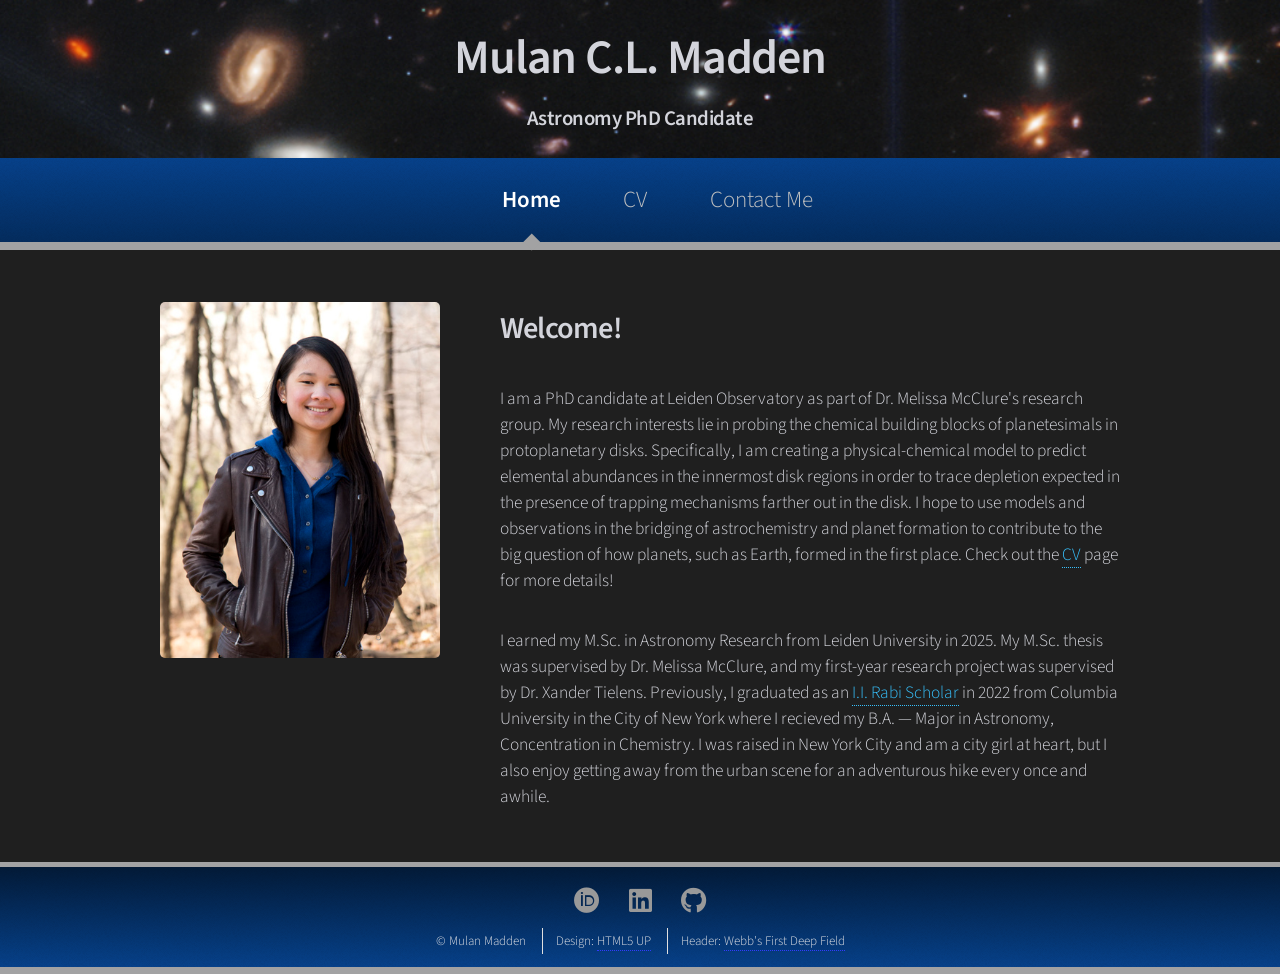
==== index.html @ 1d1e62d4 "first website commit" ====
<!DOCTYPE HTML>
<!--
	Arcana by HTML5 UP
	html5up.net | @ajlkn
	Free for personal and commercial use under the CCA 3.0 license (html5up.net/license)
-->
<html>
	<head>
		<title>Mulan Madden | Home</title>
		<meta charset="utf-8" />
		<meta name="viewport" content="width=device-width, initial-scale=1, user-scalable=no" />
		<link rel="stylesheet" href="assets/css/main.css" />
	</head>
	<body class="is-preload">
		<div id="page-wrapper">

			<!-- Header -->
				<div id="header">

					<!-- Logo -->
						<h1><font size="+3"><a href="index.html" id="logo">Mulan C.L. Madden</a></font></h1>
						<h3>Astronomy PhD Candidate</h3>

					<!-- Nav -->
						<nav id="nav">
							<ul>
								<li class="current"><a href="index.html">Home</a></li>
								<!-- <li><a href="research.html">Research</a></li> -->
								<li><a href="cv.html">CV</a></li>
								<li><a href="contact.html">Contact Me</a></li>
							</ul>
						</nav>
				</div>

				<!-- Main -->
				<section class="wrapper style1">
					<div class="container">
						<div class="row gtr-200">

							<!-- Sidebar -->
							<div class="col-4 col-12-narrower">
								<div id="sidebar">
									<span class="image featured"><img src="images/jacket.jpg" alt="" /></span>

								</div>
							</div>

							<!-- Content -->
							<div class="col-8  col-12-narrower imp-narrower">
								<div id="content">
									<article>
										<header>
											<h2>Welcome!</h2>
										</header>
										
										<p>I am a PhD candidate at Leiden Observatory as part of Dr. Melissa McClure's research group.
											My research interests lie in probing the chemical building blocks of planetesimals in protoplanetary disks.
											Specifically, I am creating a physical-chemical model to predict elemental abundances in the innermost disk regions in order to trace depletion expected in the presence of trapping mechanisms farther out in the disk. 
											I hope to use models and observations in the bridging of astrochemistry and planet formation to contribute to the big question of how planets, such as Earth, formed in the first place.
											Check out the <a href="cv.html">CV</a> page for more details!</p> 

										<p>I earned my M.Sc. in Astronomy Research from Leiden University in 2025. 
											My M.Sc. thesis was supervised by Dr. Melissa McClure, and my first-year research project was supervised by Dr. Xander Tielens.
											Previously, I graduated as an <a href="https://urf.columbia.edu/urf/research/rabi">I.I. Rabi Scholar</a> in 2022 from Columbia University in the City of New York where I recieved my B.A. &#8212; Major in Astronomy, Concentration in Chemistry.
											I was raised in New York City and am a city girl at heart, but I also enjoy getting away from the urban scene for an adventurous hike every once and awhile.</p>
									</article>
								</div>
							</div>
						</div>
					</div>
				</section>

			<!-- Footer -->
				<div id="footer">

					<!-- Icons -->
						<ul class="icons">
							<li><a href="https://orcid.org/0000-0002-0913-6110" class="fab fa-orcid"><span class="label"></span></a></li>
							<li><a href="https://www.linkedin.com/in/mclmadden/" class="icon brands fa-linkedin"><span class="label"></span></a></li>
							<li><a href="https://github.com/Mclmadden" class="icon brands fa-github"><span class="label"></span></a></li>
						</ul>

					<!-- Copyright -->
						<div class="copyright">
							<ul class="menu">
								<li>&copy; Mulan Madden</li>
								<li>Design: <a href="http://html5up.net">HTML5 UP</a></li>
								<li>Header: <a href="https://www.nasa.gov/image-feature/goddard/2022/nasa-s-webb-delivers-deepest-infrared-image-of-universe-yet">Webb's First Deep Field</a></li>
							</ul>
						</div>

				</div>

		</div>

		<!-- Scripts -->
			<script src="assets/js/jquery.min.js"></script>
			<script src="assets/js/jquery.dropotron.min.js"></script>
			<script src="assets/js/browser.min.js"></script>
			<script src="assets/js/breakpoints.min.js"></script>
			<script src="assets/js/util.js"></script>
			<script src="assets/js/main.js"></script>

	</body>
</html>
---- assets/css/main.css ----
@import url("fontawesome-all.min.css");
@import url("https://fonts.googleapis.com/css?family=Source+Sans+Pro:300,300italic,600,600italic");

/*
	Arcana by HTML5 UP
	html5up.net | @ajlkn
	Free for personal and commercial use under the CCA 3.0 license (html5up.net/license)
*/

html, body, div, span, applet, object,
iframe, h1, h2, h3, h4, h5, h6, p, blockquote,
pre, a, abbr, acronym, address, big, cite,
code, del, dfn, em, img, ins, kbd, q, s, samp,
small, strike, strong, sub, sup, tt, var, b,
u, i, center, dl, dt, dd, ol, ul, li, fieldset,
form, label, legend, table, caption, tbody,
tfoot, thead, tr, th, td, article, aside,
canvas, details, embed, figure, figcaption,
footer, header, hgroup, menu, nav, output, ruby,
section, summary, time, mark, audio, video {
	margin: 0;
	padding: 0;
	border: 0;
	font-size: 100%;
	font: inherit;
	vertical-align: baseline;}

article, aside, details, figcaption, figure,
footer, header, hgroup, menu, nav, section {
	display: block;}

body {
	line-height: 1;
}

ol, ul {
	list-style: none;
}

blockquote, q {
	quotes: none;
}

	blockquote:before, blockquote:after, q:before, q:after {
		content: '';
		content: none;
	}

table {
	border-collapse: collapse;
	border-spacing: 0;
}

body {
	-webkit-text-size-adjust: none;
}

mark {
	background-color: transparent;
	color: inherit;
}

input::-moz-focus-inner {
	border: 0;
	padding: 0;
}

input, select, textarea {
	-moz-appearance: none;
	-webkit-appearance: none;
	-ms-appearance: none;
	appearance: none;
}

/* Basic */

	html {
		box-sizing: border-box;
	}

	*, *:before, *:after {
		box-sizing: inherit;
	}

	body {
		background: #f7f7f7 url("images/bg01.png");
	}

		body.is-preload *, body.is-preload *:before, body.is-preload *:after {
			-moz-animation: none !important;
			-webkit-animation: none !important;
			-ms-animation: none !important;
			animation: none !important;
			-moz-transition: none !important;
			-webkit-transition: none !important;
			-ms-transition: none !important;
			transition: none !important;
		}

	body, input, select, textarea {
		color: #d3d4db; /*TEXT COLOR */
		font-family: 'Source Sans Pro', sans-serif;
		font-size: 16pt;
		font-weight: 300;
		line-height: 1.65em;
	}

	a {
		-moz-transition: color 0.2s ease-in-out, border-color 0.2s ease-in-out, opacity 0.2s ease-in-out;
		-webkit-transition: color 0.2s ease-in-out, border-color 0.2s ease-in-out, opacity 0.2s ease-in-out;
		-ms-transition: color 0.2s ease-in-out, border-color 0.2s ease-in-out, opacity 0.2s ease-in-out;
		transition: color 0.2s ease-in-out, border-color 0.2s ease-in-out, opacity 0.2s ease-in-out;
		color: #37c0fb; /*LINK HIGHLIGHT COLOR*/
		text-decoration: none;
		border-bottom: dotted 1px;
	}

		a:hover {
			color: #37c0fb;
			border-bottom-color: transparent;
		}

	strong, b {
		font-weight: 600;
	}

	em, i {
		font-style: italic;
	}

	p, ul, ol, dl, table, blockquote {
		margin: 0 0 2em 0;
	}

	h1, h2, h3, h4, h5, h6 {
		color: inherit;
		font-weight: 600;
		line-height: 1.75em;
		margin-bottom: 1em;
	}

		h1 a, h2 a, h3 a, h4 a, h5 a, h6 a {
			color: inherit;
			text-decoration: none;
		}

		h1 em, h2 em, h3 em, h4 em, h5 em, h6 em {
			font-style: normal;
			font-weight: 300;
		}

	h2 {
		font-size: 1.75em;
		letter-spacing: -0.025em;
	}

	h3 {
		font-size: 1.2em;
		letter-spacing: -0.025em;
	}

	sub {
		font-size: 0.8em;
		position: relative;
		top: 0.5em;
	}

	sup {
		font-size: 0.8em;
		position: relative;
		top: -0.5em;
	}

	hr {
		border-top: solid 1px #e0e0e0;
		border: 0;
		margin-bottom: 1.5em;
	}

	blockquote {
		border-left: solid 0.5em #e0e0e0;
		font-style: italic;
		padding: 1em 0 1em 2em;
	}

/* Container */

	.container {
		margin: 0 auto;
		max-width: 100%;
		width: 1400px;;
	}

		@media screen and (max-width: 1680px) {

			.container {
				width: 1200px;
			}

		}

		@media screen and (max-width: 1280px) {

			.container {
				width: 960px;
			}

		}

		@media screen and (max-width: 980px) {

			.container {
				width: 95%;
			}

		}

		@media screen and (max-width: 840px) {

			.container {
				width: 95%;
			}

		}

		@media screen and (max-width: 736px) {

			.container {
				width: 90%;
			}

		}

		@media screen and (max-width: 480px) {

			.container {
				width: 100%;
			}

		}

/* Row */

	.row {
		display: flex;
		flex-wrap: wrap;
		box-sizing: border-box;
		align-items: center;
	}

		.row > * {
			box-sizing: border-box;
		}

		.row.gtr-uniform > * > :last-child {
			margin-bottom: 0;
		}

		.row.aln-left {
			justify-content: flex-start;
		}

		.row.aln-center {
			justify-content: center;
		}

		.row.aln-right {
			justify-content: flex-end;
		}

		.row.aln-top {
			align-items: flex-start;
		}

		.row.aln-middle {
			align-items: center;
		}

		.row.aln-bottom {
			align-items: flex-end;
		}

		.row > .imp {
			order: -1;
		}

		.row > .col-1 {
			width: 8.33333%;
		}

		.row > .off-1 {
			margin-left: 8.33333%;
		}

		.row > .col-2 {
			width: 16.66667%;
		}

		.row > .off-2 {
			margin-left: 16.66667%;
		}

		.row > .col-3 {
			width: 25%;
		}

		.row > .off-3 {
			margin-left: 25%;
		}

		.row > .col-4 {
			width: 33.33333%;
		}

		.row > .off-4 {
			margin-left: 33.33333%;
		}

		.row > .col-5 {
			width: 41.66667%;
		}

		.row > .off-5 {
			margin-left: 41.66667%;
		}

		.row > .col-6 {
			width: 25%;
		}

		.row > .off-6 {
			margin-left: 50%;
		}

		.row > .col-7 {
			width: 58.33333%;
		}

		.row > .off-7 {
			margin-left: 58.33333%;
		}

		.row > .col-8 {
			width: 66.66667%;
		}

		.row > .off-8 {
			margin-left: 66.66667%;
		}

		.row > .col-9 {
			width: 75%;
		}

		.row > .off-9 {
			margin-left: 75%;
		}

		.row > .col-10 {
			width: 83.33333%;
		}

		.row > .off-10 {
			margin-left: 83.33333%;
		}

		.row > .col-11 {
			width: 91.66667%;
		}

		.row > .off-11 {
			margin-left: 91.66667%;
		}

		.row > .col-12 {
			width: 75%;
		}

		.row > .off-12 {
			margin-left: 100%;
		}

		.row.gtr-0 {
			margin-top: 0px;
			margin-left: 0px;
		}

			.row.gtr-0 > * {
				padding: 0px 0 0 0px;
			}

			.row.gtr-0.gtr-uniform {
				margin-top: 0px;
			}

				.row.gtr-0.gtr-uniform > * {
					padding-top: 0px;
				}

		.row.gtr-25 {
			margin-top: -12.5px;
			margin-left: -12.5px;
		}

			.row.gtr-25 > * {
				padding: 12.5px 0 0 12.5px;
			}

			.row.gtr-25.gtr-uniform {
				margin-top: -12.5px;
			}

				.row.gtr-25.gtr-uniform > * {
					padding-top: 12.5px;
				}

		.row.gtr-50 {
			margin-top: -25px;
			margin-left: -25px;
		}

			.row.gtr-50 > * {
				padding: 25px 0 0 25px;
			}

			.row.gtr-50.gtr-uniform {
				margin-top: -25px;
			}

				.row.gtr-50.gtr-uniform > * {
					padding-top: 25px;
				}

		.row {
			margin-top: -50px;
			margin-left: -50px;
		}

			.row > * {
				padding: 50px 0 0 50px;
			}

			.row.gtr-uniform {
				margin-top: -50px;
			}

				.row.gtr-uniform > * {
					padding-top: 50px;
				}

		.row.gtr-150 {
			margin-top: -75px;
			margin-left: -75px;
		}

			.row.gtr-150 > * {
				padding: 75px 0 0 75px;
			}

			.row.gtr-150.gtr-uniform {
				margin-top: -75px;
			}

				.row.gtr-150.gtr-uniform > * {
					padding-top: 75px;
				}

		.row.gtr-200 {
			margin-top: -100px;
			margin-left: -100px;
		}

			.row.gtr-200 > * {
				padding: 100px 0 0 100px;
			}

			.row.gtr-200.gtr-uniform {
				margin-top: -100px;
			}

				.row.gtr-200.gtr-uniform > * {
					padding-top: 100px;
				}

		@media screen and (max-width: 1680px) {

			.row {
				display: flex;
				flex-wrap: wrap;
				box-sizing: border-box;
				align-items: stretch;
			}

				.row > * {
					box-sizing: border-box;
				}

				.row.gtr-uniform > * > :last-child {
					margin-bottom: 0;
				}

				.row.aln-left {
					justify-content: flex-start;
				}

				.row.aln-center {
					justify-content: center;
				}

				.row.aln-right {
					justify-content: flex-end;
				}

				.row.aln-top {
					align-items: flex-start;
				}

				.row.aln-middle {
					align-items: center;
				}

				.row.aln-bottom {
					align-items: flex-end;
				}

				.row > .imp-wide {
					order: -1;
				}

				.row > .col-1-wide {
					width: 8.33333%;
				}

				.row > .off-1-wide {
					margin-left: 8.33333%;
				}

				.row > .col-2-wide {
					width: 16.66667%;
				}

				.row > .off-2-wide {
					margin-left: 16.66667%;
				}

				.row > .col-3-wide {
					width: 25%;
				}

				.row > .off-3-wide {
					margin-left: 25%;
				}

				.row > .col-4-wide {
					width: 33.33333%;
				}

				.row > .off-4-wide {
					margin-left: 33.33333%;
				}

				.row > .col-5-wide {
					width: 41.66667%;
				}

				.row > .off-5-wide {
					margin-left: 41.66667%;
				}

				.row > .col-6-wide {
					width: 50%;
				}

				.row > .off-6-wide {
					margin-left: 50%;
				}

				.row > .col-7-wide {
					width: 58.33333%;
				}

				.row > .off-7-wide {
					margin-left: 58.33333%;
				}

				.row > .col-8-wide {
					width: 66.66667%;
				}

				.row > .off-8-wide {
					margin-left: 66.66667%;
				}

				.row > .col-9-wide {
					width: 75%;
				}

				.row > .off-9-wide {
					margin-left: 75%;
				}

				.row > .col-10-wide {
					width: 83.33333%;
				}

				.row > .off-10-wide {
					margin-left: 83.33333%;
				}

				.row > .col-11-wide {
					width: 91.66667%;
				}

				.row > .off-11-wide {
					margin-left: 91.66667%;
				}

				.row > .col-12-wide {
					width: 100%;
				}

				.row > .off-12-wide {
					margin-left: 100%;
				}

				.row.gtr-0 {
					margin-top: 0px;
					margin-left: 0px;
				}

					.row.gtr-0 > * {
						padding: 0px 0 0 0px;
					}

					.row.gtr-0.gtr-uniform {
						margin-top: 0px;
					}

						.row.gtr-0.gtr-uniform > * {
							padding-top: 0px;
						}

				.row.gtr-25 {
					margin-top: -10px;
					margin-left: -10px;
				}

					.row.gtr-25 > * {
						padding: 10px 0 0 10px;
					}

					.row.gtr-25.gtr-uniform {
						margin-top: -10px;
					}

						.row.gtr-25.gtr-uniform > * {
							padding-top: 10px;
						}

				.row.gtr-50 {
					margin-top: -20px;
					margin-left: -20px;
				}

					.row.gtr-50 > * {
						padding: 20px 0 0 20px;
					}

					.row.gtr-50.gtr-uniform {
						margin-top: -20px;
					}

						.row.gtr-50.gtr-uniform > * {
							padding-top: 20px;
						}

				.row {
					margin-top: -40px;
					margin-left: -40px;
				}

					.row > * {
						padding: 40px 0 0 40px;
					}

					.row.gtr-uniform {
						margin-top: -40px;
					}

						.row.gtr-uniform > * {
							padding-top: 40px;
						}

				.row.gtr-150 {
					margin-top: -60px;
					margin-left: -60px;
				}

					.row.gtr-150 > * {
						padding: 60px 0 0 60px;
					}

					.row.gtr-150.gtr-uniform {
						margin-top: -60px;
					}

						.row.gtr-150.gtr-uniform > * {
							padding-top: 60px;
						}

				.row.gtr-200 {
					margin-top: -80px;
					margin-left: -80px;
				}

					.row.gtr-200 > * {
						padding: 80px 0 0 80px;
					}

					.row.gtr-200.gtr-uniform {
						margin-top: -80px;
					}

						.row.gtr-200.gtr-uniform > * {
							padding-top: 80px;
						}

		}

		@media screen and (max-width: 1280px) {

			.row {
				display: flex;
				flex-wrap: wrap;
				box-sizing: border-box;
				align-items: stretch;
			}

				.row > * {
					box-sizing: border-box;
				}

				.row.gtr-uniform > * > :last-child {
					margin-bottom: 0;
				}

				.row.aln-left {
					justify-content: flex-start;
				}

				.row.aln-center {
					justify-content: center;
				}

				.row.aln-right {
					justify-content: flex-end;
				}

				.row.aln-top {
					align-items: flex-start;
				}

				.row.aln-middle {
					align-items: center;
				}

				.row.aln-bottom {
					align-items: flex-end;
				}

				.row > .imp-normal {
					order: -1;
				}

				.row > .col-1-normal {
					width: 8.33333%;
				}

				.row > .off-1-normal {
					margin-left: 8.33333%;
				}

				.row > .col-2-normal {
					width: 16.66667%;
				}

				.row > .off-2-normal {
					margin-left: 16.66667%;
				}

				.row > .col-3-normal {
					width: 25%;
				}

				.row > .off-3-normal {
					margin-left: 25%;
				}

				.row > .col-4-normal {
					width: 33.33333%;
				}

				.row > .off-4-normal {
					margin-left: 33.33333%;
				}

				.row > .col-5-normal {
					width: 41.66667%;
				}

				.row > .off-5-normal {
					margin-left: 41.66667%;
				}

				.row > .col-6-normal {
					width: 50%;
				}

				.row > .off-6-normal {
					margin-left: 50%;
				}

				.row > .col-7-normal {
					width: 58.33333%;
				}

				.row > .off-7-normal {
					margin-left: 58.33333%;
				}

				.row > .col-8-normal {
					width: 66.66667%;
				}

				.row > .off-8-normal {
					margin-left: 66.66667%;
				}

				.row > .col-9-normal {
					width: 75%;
				}

				.row > .off-9-normal {
					margin-left: 75%;
				}

				.row > .col-10-normal {
					width: 83.33333%;
				}

				.row > .off-10-normal {
					margin-left: 83.33333%;
				}

				.row > .col-11-normal {
					width: 91.66667%;
				}

				.row > .off-11-normal {
					margin-left: 91.66667%;
				}

				.row > .col-12-normal {
					width: 100%;
				}

				.row > .off-12-normal {
					margin-left: 100%;
				}

				.row.gtr-0 {
					margin-top: 0px;
					margin-left: 0px;
				}

					.row.gtr-0 > * {
						padding: 0px 0 0 0px;
					}

					.row.gtr-0.gtr-uniform {
						margin-top: 0px;
					}

						.row.gtr-0.gtr-uniform > * {
							padding-top: 0px;
						}

				.row.gtr-25 {
					margin-top: -7.5px;
					margin-left: -7.5px;
				}

					.row.gtr-25 > * {
						padding: 7.5px 0 0 7.5px;
					}

					.row.gtr-25.gtr-uniform {
						margin-top: -7.5px;
					}

						.row.gtr-25.gtr-uniform > * {
							padding-top: 7.5px;
						}

				.row.gtr-50 {
					margin-top: -15px;
					margin-left: -15px;
				}

					.row.gtr-50 > * {
						padding: 15px 0 0 15px;
					}

					.row.gtr-50.gtr-uniform {
						margin-top: -15px;
					}

						.row.gtr-50.gtr-uniform > * {
							padding-top: 15px;
						}

				.row {
					margin-top: -30px;
					margin-left: -30px;
				}

					.row > * {
						padding: 30px 0 0 30px;
					}

					.row.gtr-uniform {
						margin-top: -30px;
					}

						.row.gtr-uniform > * {
							padding-top: 30px;
						}

				.row.gtr-150 {
					margin-top: -45px;
					margin-left: -45px;
				}

					.row.gtr-150 > * {
						padding: 45px 0 0 45px;
					}

					.row.gtr-150.gtr-uniform {
						margin-top: -45px;
					}

						.row.gtr-150.gtr-uniform > * {
							padding-top: 45px;
						}

				.row.gtr-200 {
					margin-top: -60px;
					margin-left: -60px;
				}

					.row.gtr-200 > * {
						padding: 60px 0 0 60px;
					}

					.row.gtr-200.gtr-uniform {
						margin-top: -60px;
					}

						.row.gtr-200.gtr-uniform > * {
							padding-top: 60px;
						}

		}

		@media screen and (max-width: 980px) {

			.row {
				display: flex;
				flex-wrap: wrap;
				box-sizing: border-box;
				align-items: stretch;
			}

				.row > * {
					box-sizing: border-box;
				}

				.row.gtr-uniform > * > :last-child {
					margin-bottom: 0;
				}

				.row.aln-left {
					justify-content: flex-start;
				}

				.row.aln-center {
					justify-content: center;
				}

				.row.aln-right {
					justify-content: flex-end;
				}

				.row.aln-top {
					align-items: flex-start;
				}

				.row.aln-middle {
					align-items: center;
				}

				.row.aln-bottom {
					align-items: flex-end;
				}

				.row > .imp-narrow {
					order: -1;
				}

				.row > .col-1-narrow {
					width: 8.33333%;
				}

				.row > .off-1-narrow {
					margin-left: 8.33333%;
				}

				.row > .col-2-narrow {
					width: 16.66667%;
				}

				.row > .off-2-narrow {
					margin-left: 16.66667%;
				}

				.row > .col-3-narrow {
					width: 25%;
				}

				.row > .off-3-narrow {
					margin-left: 25%;
				}

				.row > .col-4-narrow {
					width: 33.33333%;
				}

				.row > .off-4-narrow {
					margin-left: 33.33333%;
				}

				.row > .col-5-narrow {
					width: 41.66667%;
				}

				.row > .off-5-narrow {
					margin-left: 41.66667%;
				}

				.row > .col-6-narrow {
					width: 50%;
				}

				.row > .off-6-narrow {
					margin-left: 50%;
				}

				.row > .col-7-narrow {
					width: 58.33333%;
				}

				.row > .off-7-narrow {
					margin-left: 58.33333%;
				}

				.row > .col-8-narrow {
					width: 66.66667%;
				}

				.row > .off-8-narrow {
					margin-left: 66.66667%;
				}

				.row > .col-9-narrow {
					width: 75%;
				}

				.row > .off-9-narrow {
					margin-left: 75%;
				}

				.row > .col-10-narrow {
					width: 83.33333%;
				}

				.row > .off-10-narrow {
					margin-left: 83.33333%;
				}

				.row > .col-11-narrow {
					width: 91.66667%;
				}

				.row > .off-11-narrow {
					margin-left: 91.66667%;
				}

				.row > .col-12-narrow {
					width: 100%;
				}

				.row > .off-12-narrow {
					margin-left: 100%;
				}

				.row.gtr-0 {
					margin-top: 0px;
					margin-left: 0px;
				}

					.row.gtr-0 > * {
						padding: 0px 0 0 0px;
					}

					.row.gtr-0.gtr-uniform {
						margin-top: 0px;
					}

						.row.gtr-0.gtr-uniform > * {
							padding-top: 0px;
						}

				.row.gtr-25 {
					margin-top: -7.5px;
					margin-left: -7.5px;
				}

					.row.gtr-25 > * {
						padding: 7.5px 0 0 7.5px;
					}

					.row.gtr-25.gtr-uniform {
						margin-top: -7.5px;
					}

						.row.gtr-25.gtr-uniform > * {
							padding-top: 7.5px;
						}

				.row.gtr-50 {
					margin-top: -15px;
					margin-left: -15px;
				}

					.row.gtr-50 > * {
						padding: 15px 0 0 15px;
					}

					.row.gtr-50.gtr-uniform {
						margin-top: -15px;
					}

						.row.gtr-50.gtr-uniform > * {
							padding-top: 15px;
						}

				.row {
					margin-top: -30px;
					margin-left: -30px;
				}

					.row > * {
						padding: 30px 0 0 30px;
					}

					.row.gtr-uniform {
						margin-top: -30px;
					}

						.row.gtr-uniform > * {
							padding-top: 30px;
						}

				.row.gtr-150 {
					margin-top: -45px;
					margin-left: -45px;
				}

					.row.gtr-150 > * {
						padding: 45px 0 0 45px;
					}

					.row.gtr-150.gtr-uniform {
						margin-top: -45px;
					}

						.row.gtr-150.gtr-uniform > * {
							padding-top: 45px;
						}

				.row.gtr-200 {
					margin-top: -60px;
					margin-left: -60px;
				}

					.row.gtr-200 > * {
						padding: 60px 0 0 60px;
					}

					.row.gtr-200.gtr-uniform {
						margin-top: -60px;
					}

						.row.gtr-200.gtr-uniform > * {
							padding-top: 60px;
						}

		}

		@media screen and (max-width: 840px) {

			.row {
				display: flex;
				flex-wrap: wrap;
				box-sizing: border-box;
				align-items: stretch;
			}

				.row > * {
					box-sizing: border-box;
				}

				.row.gtr-uniform > * > :last-child {
					margin-bottom: 0;
				}

				.row.aln-left {
					justify-content: flex-start;
				}

				.row.aln-center {
					justify-content: center;
				}

				.row.aln-right {
					justify-content: flex-end;
				}

				.row.aln-top {
					align-items: flex-start;
				}

				.row.aln-middle {
					align-items: center;
				}

				.row.aln-bottom {
					align-items: flex-end;
				}

				.row > .imp-narrower {
					order: -1;
				}

				.row > .col-1-narrower {
					width: 8.33333%;
				}

				.row > .off-1-narrower {
					margin-left: 8.33333%;
				}

				.row > .col-2-narrower {
					width: 16.66667%;
				}

				.row > .off-2-narrower {
					margin-left: 16.66667%;
				}

				.row > .col-3-narrower {
					width: 25%;
				}

				.row > .off-3-narrower {
					margin-left: 25%;
				}

				.row > .col-4-narrower {
					width: 33.33333%;
				}

				.row > .off-4-narrower {
					margin-left: 33.33333%;
				}

				.row > .col-5-narrower {
					width: 41.66667%;
				}

				.row > .off-5-narrower {
					margin-left: 41.66667%;
				}

				.row > .col-6-narrower {
					width: 50%;
				}

				.row > .off-6-narrower {
					margin-left: 50%;
				}

				.row > .col-7-narrower {
					width: 58.33333%;
				}

				.row > .off-7-narrower {
					margin-left: 58.33333%;
				}

				.row > .col-8-narrower {
					width: 66.66667%;
				}

				.row > .off-8-narrower {
					margin-left: 66.66667%;
				}

				.row > .col-9-narrower {
					width: 75%;
				}

				.row > .off-9-narrower {
					margin-left: 75%;
				}

				.row > .col-10-narrower {
					width: 83.33333%;
				}

				.row > .off-10-narrower {
					margin-left: 83.33333%;
				}

				.row > .col-11-narrower {
					width: 91.66667%;
				}

				.row > .off-11-narrower {
					margin-left: 91.66667%;
				}

				.row > .col-12-narrower {
					width: 100%;
				}

				.row > .off-12-narrower {
					margin-left: 100%;
				}

				.row.gtr-0 {
					margin-top: 0px;
					margin-left: 0px;
				}

					.row.gtr-0 > * {
						padding: 0px 0 0 0px;
					}

					.row.gtr-0.gtr-uniform {
						margin-top: 0px;
					}

						.row.gtr-0.gtr-uniform > * {
							padding-top: 0px;
						}

				.row.gtr-25 {
					margin-top: -7.5px;
					margin-left: -7.5px;
				}

					.row.gtr-25 > * {
						padding: 7.5px 0 0 7.5px;
					}

					.row.gtr-25.gtr-uniform {
						margin-top: -7.5px;
					}

						.row.gtr-25.gtr-uniform > * {
							padding-top: 7.5px;
						}

				.row.gtr-50 {
					margin-top: -15px;
					margin-left: -15px;
				}

					.row.gtr-50 > * {
						padding: 15px 0 0 15px;
					}

					.row.gtr-50.gtr-uniform {
						margin-top: -15px;
					}

						.row.gtr-50.gtr-uniform > * {
							padding-top: 15px;
						}

				.row {
					margin-top: -30px;
					margin-left: -30px;
				}

					.row > * {
						padding: 30px 0 0 30px;
					}

					.row.gtr-uniform {
						margin-top: -30px;
					}

						.row.gtr-uniform > * {
							padding-top: 30px;
						}

				.row.gtr-150 {
					margin-top: -45px;
					margin-left: -45px;
				}

					.row.gtr-150 > * {
						padding: 45px 0 0 45px;
					}

					.row.gtr-150.gtr-uniform {
						margin-top: -45px;
					}

						.row.gtr-150.gtr-uniform > * {
							padding-top: 45px;
						}

				.row.gtr-200 {
					margin-top: -60px;
					margin-left: -60px;
				}

					.row.gtr-200 > * {
						padding: 60px 0 0 60px;
					}

					.row.gtr-200.gtr-uniform {
						margin-top: -60px;
					}

						.row.gtr-200.gtr-uniform > * {
							padding-top: 60px;
						}

		}

		@media screen and (max-width: 736px) {

			.row {
				display: flex;
				flex-wrap: wrap;
				box-sizing: border-box;
				align-items: stretch;
			}

				.row > * {
					box-sizing: border-box;
				}

				.row.gtr-uniform > * > :last-child {
					margin-bottom: 0;
				}

				.row.aln-left {
					justify-content: flex-start;
				}

				.row.aln-center {
					justify-content: center;
				}

				.row.aln-right {
					justify-content: flex-end;
				}

				.row.aln-top {
					align-items: flex-start;
				}

				.row.aln-middle {
					align-items: center;
				}

				.row.aln-bottom {
					align-items: flex-end;
				}

				.row > .imp-mobile {
					order: -1;
				}

				.row > .col-1-mobile {
					width: 8.33333%;
				}

				.row > .off-1-mobile {
					margin-left: 8.33333%;
				}

				.row > .col-2-mobile {
					width: 16.66667%;
				}

				.row > .off-2-mobile {
					margin-left: 16.66667%;
				}

				.row > .col-3-mobile {
					width: 25%;
				}

				.row > .off-3-mobile {
					margin-left: 25%;
				}

				.row > .col-4-mobile {
					width: 33.33333%;
				}

				.row > .off-4-mobile {
					margin-left: 33.33333%;
				}

				.row > .col-5-mobile {
					width: 41.66667%;
				}

				.row > .off-5-mobile {
					margin-left: 41.66667%;
				}

				.row > .col-6-mobile {
					width: 50%;
				}

				.row > .off-6-mobile {
					margin-left: 50%;
				}

				.row > .col-7-mobile {
					width: 58.33333%;
				}

				.row > .off-7-mobile {
					margin-left: 58.33333%;
				}

				.row > .col-8-mobile {
					width: 66.66667%;
				}

				.row > .off-8-mobile {
					margin-left: 66.66667%;
				}

				.row > .col-9-mobile {
					width: 75%;
				}

				.row > .off-9-mobile {
					margin-left: 75%;
				}

				.row > .col-10-mobile {
					width: 83.33333%;
				}

				.row > .off-10-mobile {
					margin-left: 83.33333%;
				}

				.row > .col-11-mobile {
					width: 91.66667%;
				}

				.row > .off-11-mobile {
					margin-left: 91.66667%;
				}

				.row > .col-12-mobile {
					width: 100%;
				}

				.row > .off-12-mobile {
					margin-left: 100%;
				}

				.row.gtr-0 {
					margin-top: 0px;
					margin-left: 0px;
				}

					.row.gtr-0 > * {
						padding: 0px 0 0 0px;
					}

					.row.gtr-0.gtr-uniform {
						margin-top: 0px;
					}

						.row.gtr-0.gtr-uniform > * {
							padding-top: 0px;
						}

				.row.gtr-25 {
					margin-top: -5px;
					margin-left: -5px;
				}

					.row.gtr-25 > * {
						padding: 5px 0 0 5px;
					}

					.row.gtr-25.gtr-uniform {
						margin-top: -5px;
					}

						.row.gtr-25.gtr-uniform > * {
							padding-top: 5px;
						}

				.row.gtr-50 {
					margin-top: -10px;
					margin-left: -10px;
				}

					.row.gtr-50 > * {
						padding: 10px 0 0 10px;
					}

					.row.gtr-50.gtr-uniform {
						margin-top: -10px;
					}

						.row.gtr-50.gtr-uniform > * {
							padding-top: 10px;
						}

				.row {
					margin-top: -20px;
					margin-left: -20px;
				}

					.row > * {
						padding: 20px 0 0 20px;
					}

					.row.gtr-uniform {
						margin-top: -20px;
					}

						.row.gtr-uniform > * {
							padding-top: 20px;
						}

				.row.gtr-150 {
					margin-top: -30px;
					margin-left: -30px;
				}

					.row.gtr-150 > * {
						padding: 30px 0 0 30px;
					}

					.row.gtr-150.gtr-uniform {
						margin-top: -30px;
					}

						.row.gtr-150.gtr-uniform > * {
							padding-top: 30px;
						}

				.row.gtr-200 {
					margin-top: -40px;
					margin-left: -40px;
				}

					.row.gtr-200 > * {
						padding: 40px 0 0 40px;
					}

					.row.gtr-200.gtr-uniform {
						margin-top: -40px;
					}

						.row.gtr-200.gtr-uniform > * {
							padding-top: 40px;
						}

		}

		@media screen and (max-width: 480px) {

			.row {
				display: flex;
				flex-wrap: wrap;
				box-sizing: border-box;
				align-items: stretch;
			}

				.row > * {
					box-sizing: border-box;
				}

				.row.gtr-uniform > * > :last-child {
					margin-bottom: 0;
				}

				.row.aln-left {
					justify-content: flex-start;
				}

				.row.aln-center {
					justify-content: center;
				}

				.row.aln-right {
					justify-content: flex-end;
				}

				.row.aln-top {
					align-items: flex-start;
				}

				.row.aln-middle {
					align-items: center;
				}

				.row.aln-bottom {
					align-items: flex-end;
				}

				.row > .imp-mobilep {
					order: -1;
				}

				.row > .col-1-mobilep {
					width: 8.33333%;
				}

				.row > .off-1-mobilep {
					margin-left: 8.33333%;
				}

				.row > .col-2-mobilep {
					width: 16.66667%;
				}

				.row > .off-2-mobilep {
					margin-left: 16.66667%;
				}

				.row > .col-3-mobilep {
					width: 25%;
				}

				.row > .off-3-mobilep {
					margin-left: 25%;
				}

				.row > .col-4-mobilep {
					width: 33.33333%;
				}

				.row > .off-4-mobilep {
					margin-left: 33.33333%;
				}

				.row > .col-5-mobilep {
					width: 41.66667%;
				}

				.row > .off-5-mobilep {
					margin-left: 41.66667%;
				}

				.row > .col-6-mobilep {
					width: 50%;
				}

				.row > .off-6-mobilep {
					margin-left: 50%;
				}

				.row > .col-7-mobilep {
					width: 58.33333%;
				}

				.row > .off-7-mobilep {
					margin-left: 58.33333%;
				}

				.row > .col-8-mobilep {
					width: 66.66667%;
				}

				.row > .off-8-mobilep {
					margin-left: 66.66667%;
				}

				.row > .col-9-mobilep {
					width: 75%;
				}

				.row > .off-9-mobilep {
					margin-left: 75%;
				}

				.row > .col-10-mobilep {
					width: 83.33333%;
				}

				.row > .off-10-mobilep {
					margin-left: 83.33333%;
				}

				.row > .col-11-mobilep {
					width: 91.66667%;
				}

				.row > .off-11-mobilep {
					margin-left: 91.66667%;
				}

				.row > .col-12-mobilep {
					width: 100%;
				}

				.row > .off-12-mobilep {
					margin-left: 100%;
				}

				.row.gtr-0 {
					margin-top: 0px;
					margin-left: 0px;
				}

					.row.gtr-0 > * {
						padding: 0px 0 0 0px;
					}

					.row.gtr-0.gtr-uniform {
						margin-top: 0px;
					}

						.row.gtr-0.gtr-uniform > * {
							padding-top: 0px;
						}

				.row.gtr-25 {
					margin-top: -5px;
					margin-left: -5px;
				}

					.row.gtr-25 > * {
						padding: 5px 0 0 5px;
					}

					.row.gtr-25.gtr-uniform {
						margin-top: -5px;
					}

						.row.gtr-25.gtr-uniform > * {
							padding-top: 5px;
						}

				.row.gtr-50 {
					margin-top: -10px;
					margin-left: -10px;
				}

					.row.gtr-50 > * {
						padding: 10px 0 0 10px;
					}

					.row.gtr-50.gtr-uniform {
						margin-top: -10px;
					}

						.row.gtr-50.gtr-uniform > * {
							padding-top: 10px;
						}

				.row {
					margin-top: -20px;
					margin-left: -20px;
				}

					.row > * {
						padding: 20px 0 0 20px;
					}

					.row.gtr-uniform {
						margin-top: -20px;
					}

						.row.gtr-uniform > * {
							padding-top: 20px;
						}

				.row.gtr-150 {
					margin-top: -30px;
					margin-left: -30px;
				}

					.row.gtr-150 > * {
						padding: 30px 0 0 30px;
					}

					.row.gtr-150.gtr-uniform {
						margin-top: -30px;
					}

						.row.gtr-150.gtr-uniform > * {
							padding-top: 30px;
						}

				.row.gtr-200 {
					margin-top: -40px;
					margin-left: -40px;
				}

					.row.gtr-200 > * {
						padding: 40px 0 0 40px;
					}

					.row.gtr-200.gtr-uniform {
						margin-top: -40px;
					}

						.row.gtr-200.gtr-uniform > * {
							padding-top: 40px;
						}

		}

/* Section/Article */

	section.special, article.special {
		text-align: center;
	}

	header p {
		color: #d3d4db; /* SUBHEADER COLOR */
		font-size: 1.25em;
		position: relative;
		margin-top: -1.25em;
		margin-bottom: 2.25em;
	}

	header.major {
		text-align: center;
		margin: 0 0 2em 0;
	}

		header.major h2 {
			font-size: 2.25em;
		}

		header.major p {
			position: relative;
			border-top: solid 1px #e0e0e0;
			padding: 1em 0 0 0;
			margin: 0;
			top: -1em;
			font-size: 1.5em;
			letter-spacing: -0.025em;
		}

	footer {
		margin: 0 0 3em 0;
	}

		footer > :last-child {
			margin-bottom: 0;
		}

		footer.major {
			padding-top: 3em;
		}

/* Form */

	input[type="text"],
	input[type="password"],
	input[type="email"],
	input[type="subject"],
	textarea {
		-moz-appearance: none;
		-webkit-appearance: none;
		-ms-appearance: none;
		appearance: none;
		-moz-transition: border-color 0.2s ease-in-out;
		-webkit-transition: border-color 0.2s ease-in-out;
		-ms-transition: border-color 0.2s ease-in-out;
		transition: border-color 0.2s ease-in-out;
		background: #3d3d40; /* #1f1f1f */
		border: solid 1px #e0e0e0;
		border-radius: 5px;
		color: inherit;
		display: block;
		outline: 0;
		padding: 0.75em;
		text-decoration: none;
		width: 100%;
	}

		input[type="text"]:focus,
		input[type="password"]:focus,
		input[type="email"]:focus,
		textarea:focus {
			border-color: #37c0fb;
		}

	input[type="text"],
	input[type="password"],
	input[type="email"] {
		line-height: 1em;
	}

	label {
		display: block;
		color: inherit;
		font-weight: 600;
		line-height: 1.75em;
		margin-bottom: 0.5em;
	}

	::-webkit-input-placeholder {
		color: #999;
		position: relative;
		top: 3px;
	}

	:-moz-placeholder {
		color: #999;
	}

	::-moz-placeholder {
		color: #999;
	}

	:-ms-input-placeholder {
		color: #999;
	}

/* Image */

	.image {
		border: 0;
		display: inline-block;
		position: relative;
		border-radius: 5px;
	}

		.image img {
			display: block;
			border-radius: 5px;
		}

		.image.left {
			display: block;
			float: left;
			margin: 0 2em 2em 0;
			position: relative;
			top: 0.25em;
		}

			.image.left img {
				display: block;
				width: 100%;
			}

		.image.fit {
			display: block;
		}

			.image.fit img {
				display: block;
				width: 100%;
			}

		.image.featured {
			display: block;
			margin: 0 0 2em 0;
		}

			.image.featured img {
				display: block;
				width: 100%;;
			}

/* Icon */

	.icon {
		text-decoration: none;
		position: relative;
		text-decoration: none;
	}

		.icon:before {
			-moz-osx-font-smoothing: grayscale;
			-webkit-font-smoothing: antialiased;
			display: inline-block;
			font-style: normal;
			font-variant: normal;
			text-rendering: auto;
			line-height: 1;
			text-transform: none !important;
			font-family: 'Font Awesome 5 Free';
			font-weight: 400;
		}

		.icon > .label {
			display: none;
		}

		.icon:before {
			line-height: inherit;
		}

		.icon.solid:before {
			font-weight: 900;
		}

		.icon.brands:before {
			font-family: 'Font Awesome 5 Brands';
		}

		.icon.major {
			text-align: center;
			cursor: default;
			background-color: #37c0fb;
			background-image: -moz-linear-gradient(top, rgba(0,0,0,0), rgba(0,0,0,0.15)), url("images/bg01.png");
			background-image: -webkit-linear-gradient(top, rgba(0,0,0,0), rgba(0,0,0,0.15)), url("images/bg01.png");
			background-image: -ms-linear-gradient(top, rgba(0,0,0,0), rgba(0,0,0,0.15)), url("images/bg01.png");
			background-image: linear-gradient(top, rgba(0,0,0,0), rgba(0,0,0,0.15)), url("images/bg01.png");
			color: #fff;
			border-radius: 100%;
			display: inline-block;
			width: 5em;
			height: 5em;
			line-height: 5em;
			box-shadow: 0 0 0 7px white, 0 0 0 8px #e0e0e0;
			margin: 0 0 2em 0;
		}

			.icon.major:before {
				font-size: 36px;
			}

/* Lists */

	ol {
		list-style: decimal;
		padding-left: 1.25em;
	}

		ol li {
			padding-left: 0.25em;
		}

	ul {
		list-style: disc;
		padding-left: 1em;
	}

		ul li {
			padding-left: 0.5em;
		}

/* Links */

	ul.links {
		list-style: none;
		padding-left: 0;
	}

		ul.links li {
			line-height: 2.5em;
			padding-left: 0;
		}

/* Icons */

	ul.icons {
		cursor: default;
		list-style: none;
		padding-left: 0;
	}

		ul.icons li {
			display: inline-block;
			line-height: 1em;
			padding-left: 1.5em;
		}

			ul.icons li:first-child {
				padding-left: 0;
			}

			ul.icons li a, ul.icons li span {
				font-size: 1.5em;
				border: 0;
			}

/* Menu */

	ul.menu {
		list-style: none;
		padding-left: 0;
	}

		ul.menu li {
			border-left: solid 1px #e0e0e0;
			display: inline-block;
			padding: 0 0 0 1em;
			margin: 0 0 0 1em;
		}

			ul.menu li:first-child {
				border-left: 0;
				margin-left: 0;
				padding-left: 0;
			}

/* Actions */

	ul.actions {
		display: -moz-flex;
		display: -webkit-flex;
		display: -ms-flex;
		display: flex;
		cursor: default;
		list-style: none;
		margin-left: -1em;
		padding-left: 0;
	}

		ul.actions li {
			padding: 0 0 0 1em;
			vertical-align: middle;
		}

		ul.actions.special {
			-moz-justify-content: center;
			-webkit-justify-content: center;
			-ms-justify-content: center;
			justify-content: center;
			width: 100%;
			margin-left: 0;
		}

			ul.actions.special li:first-child {
				padding-left: 0;
			}

		ul.actions.stacked {
			-moz-flex-direction: column;
			-webkit-flex-direction: column;
			-ms-flex-direction: column;
			flex-direction: column;
			margin-left: 0;
		}

			ul.actions.stacked li {
				padding: 1.25em 0 0 0;
			}

				ul.actions.stacked li:first-child {
					padding-top: 0;
				}

		ul.actions.fit {
			width: calc(100% + 1em);
		}

			ul.actions.fit li {
				-moz-flex-grow: 1;
				-webkit-flex-grow: 1;
				-ms-flex-grow: 1;
				flex-grow: 1;
				-moz-flex-shrink: 1;
				-webkit-flex-shrink: 1;
				-ms-flex-shrink: 1;
				flex-shrink: 1;
				width: 100%;
			}

				ul.actions.fit li > * {
					width: 100%;
				}

			ul.actions.fit.stacked {
				width: 100%;
			}

		@media screen and (max-width: 736px) {

			ul.actions:not(.fixed) {
				-moz-flex-direction: column;
				-webkit-flex-direction: column;
				-ms-flex-direction: column;
				flex-direction: column;
				margin-left: 0;
				width: 100% !important;
			}

				ul.actions:not(.fixed) li {
					-moz-flex-grow: 1;
					-webkit-flex-grow: 1;
					-ms-flex-grow: 1;
					flex-grow: 1;
					-moz-flex-shrink: 1;
					-webkit-flex-shrink: 1;
					-ms-flex-shrink: 1;
					flex-shrink: 1;
					padding: 1em 0 0 0;
					text-align: center;
					width: 100%;
				}

					ul.actions:not(.fixed) li > * {
						width: 100%;
					}

					ul.actions:not(.fixed) li:first-child {
						padding-top: 0;
					}

					ul.actions:not(.fixed) li input[type="submit"],
					ul.actions:not(.fixed) li input[type="reset"],
					ul.actions:not(.fixed) li input[type="button"],
					ul.actions:not(.fixed) li button,
					ul.actions:not(.fixed) li .button {
						width: 100%;
					}

						ul.actions:not(.fixed) li input[type="submit"].icon:before,
						ul.actions:not(.fixed) li input[type="reset"].icon:before,
						ul.actions:not(.fixed) li input[type="button"].icon:before,
						ul.actions:not(.fixed) li button.icon:before,
						ul.actions:not(.fixed) li .button.icon:before {
							margin-left: -0.5em;
						}

		}

/* Tables */

	table {
		width: 100%;
	}

		table.default {
			width: 100%;
		}

			table.default tbody tr {
				border-bottom: solid 1px #e0e0e0;
			}

			table.default td {
				padding: 0.5em 1em 0.5em 1em;
			}

			table.default th {
				font-weight: 600;
				padding: 0.5em 1em 0.5em 1em;
				text-align: left;
			}

			table.default thead {
				background-color: #555555;
				background-image: -moz-linear-gradient(top, rgba(0,0,0,0), rgba(0,0,0,0.15)), url("images/bg01.png");
				background-image: -webkit-linear-gradient(top, rgba(0,0,0,0), rgba(0,0,0,0.15)), url("images/bg01.png");
				background-image: -ms-linear-gradient(top, rgba(0,0,0,0), rgba(0,0,0,0.15)), url("images/bg01.png");
				background-image: linear-gradient(top, rgba(0,0,0,0), rgba(0,0,0,0.15)), url("images/bg01.png");
				color: #fff;
			}

/* Button */

	input[type="submit"],
	input[type="reset"],
	input[type="button"],
	button,
	.button {
		-moz-appearance: none;
		-webkit-appearance: none;
		-ms-appearance: none;
		appearance: none;
		-moz-transition: background-color 0.2s ease-in-out, color 0.2s ease-in-out, box-shadow 0.2s ease-in-out;
		-webkit-transition: background-color 0.2s ease-in-out, color 0.2s ease-in-out, box-shadow 0.2s ease-in-out;
		-ms-transition: background-color 0.2s ease-in-out, color 0.2s ease-in-out, box-shadow 0.2s ease-in-out;
		transition: background-color 0.2s ease-in-out, color 0.2s ease-in-out, box-shadow 0.2s ease-in-out;
		background-image: -moz-linear-gradient(top, rgba(0,0,0,0), rgba(0,0,0,0.15)), url("images/bg01.png");
		background-image: -webkit-linear-gradient(top, rgba(0,0,0,0), rgba(0,0,0,0.15)), url("images/bg01.png");
		background-image: -ms-linear-gradient(top, rgba(0,0,0,0), rgba(0,0,0,0.15)), url("images/bg01.png");
		background-image: linear-gradient(top, rgba(0,0,0,0), rgba(0,0,0,0.15)), url("images/bg01.png");
		background-color: #37c0fb;
		border-radius: 5px;
		border: 0;
		color: #fff;
		cursor: pointer;
		display: inline-block;
		padding: 0 1.5em;
		line-height: 2.75em;
		min-width: 9em;
		text-align: center;
		text-decoration: none;
		font-weight: 600;
		letter-spacing: -0.025em;
	}

		input[type="submit"]:hover,
		input[type="reset"]:hover,
		input[type="button"]:hover,
		button:hover,
		.button:hover {
			background-color: #50c8fc;
			color: #fff !important;
		}

		input[type="submit"]:active,
		input[type="reset"]:active,
		input[type="button"]:active,
		button:active,
		.button:active {
			background-color: #1eb8fb;
			color: #fff;
		}

		input[type="submit"].alt,
		input[type="reset"].alt,
		input[type="button"].alt,
		button.alt,
		.button.alt {
			background-color: #555555;
			color: #fff;
		}

			input[type="submit"].alt:hover,
			input[type="reset"].alt:hover,
			input[type="button"].alt:hover,
			button.alt:hover,
			.button.alt:hover {
				background-color: #626262;
			}

			input[type="submit"].alt:active,
			input[type="reset"].alt:active,
			input[type="button"].alt:active,
			button.alt:active,
			.button.alt:active {
				background-color: #484848;
			}

		input[type="submit"].icon:before,
		input[type="reset"].icon:before,
		input[type="button"].icon:before,
		button.icon:before,
		.button.icon:before {
			margin-right: 0.5em;
		}

		input[type="submit"].fit,
		input[type="reset"].fit,
		input[type="button"].fit,
		button.fit,
		.button.fit {
			width: 100%;
		}

		input[type="submit"].small,
		input[type="reset"].small,
		input[type="button"].small,
		button.small,
		.button.small {
			font-size: 0.8em;
		}

/* Box */

	.box.highlight {
		text-align: center;
	}

	.box.post {
		position: relative;
		margin: 0 0 2em 0;
	}

		.box.post:after {
			content: '';
			display: block;
			clear: both;
		}

		.box.post .inner {
			margin-left: calc(30% + 2em);
		}

			.box.post .inner > :last-child {
				margin-bottom: 0;
			}

		.box.post .image {
			width: 30%;
			margin: 0;
		}

/* Header */

	#header {
		text-align: center;
		padding: 80px 0 0 0;
		background-color: transparent; /* HEADER COLOR #1f1f1f*/
		background-image: url("../../images/deep_field.jpg");
		background-position: top; /* 50% 40% */
		background-size: cover;
		background-repeat: no-repeat;
	}

		#header h1 {
			padding: 0 0 1em 0;
			margin: 0;
		}

			#header h1 a {
				font-size: 1.5em;
				letter-spacing: -0.025em;
				border: 0;
			}

	#nav {
		cursor: default;
		background-color: #06418a; /* NAVIGATION BAR COLOR #303aff #c43a1b #c23f23*/
		background-image: -moz-linear-gradient(top, rgba(0,0,0,0), rgba(0,0,0,0.35)), url("images/bg01.png");
		background-image: -webkit-linear-gradient(top, rgba(0,0,0,0), rgba(0,0,0,0.35)), url("images/bg01.png");
		background-image: -ms-linear-gradient(top, rgba(0,0,0,0), rgba(0,0,0,0.35)), url("images/bg01.png");
		background-image: linear-gradient(top, rgba(0,0,0,0), rgba(0,0,0,0.35)), url("images/bg01.png");
		padding: 0;
	}

		#nav:after {
			content: '';
			display: block;
			width: 100%;
			height: 0.5em;
			background-color: #a2a2a3; /* NAVIGATION BOTTOM LINE COLOR: TURQUOISE #37c0fb*/
		}

		#nav > ul {
			margin: 0;
			font-size: 23px;
		}

			#nav > ul > li {
				position: relative;
				display: inline-block;
				margin-left: 1em;
			}

				#nav > ul > li a {
					color: #c0c0c0;
					text-decoration: none;
					border: 0;
					display: block;
					padding: 1.25em 0.5em 1.25em 0.5em;
				}

				#nav > ul > li:first-child {
					margin-left: 0;
				}

				#nav > ul > li:hover a {
					color: #fff;
				}

				#nav > ul > li.current {
					font-weight: 600;
				}

					#nav > ul > li.current:before {
						-moz-transform: rotateZ(45deg);
						-webkit-transform: rotateZ(45deg);
						-ms-transform: rotateZ(45deg);
						transform: rotateZ(45deg);
						width: 0.5em;
						height: 0.5em;
						content: '';
						display: block;
						position: absolute;
						bottom: -0.25em;
						left: 50%;
						/*margin-left: -0.375em;*/
						background-color: #a2a2a3; /* NAVIGATION ARROW COLOR */
					}

					#nav > ul > li.current a {
						color: #fff;
					}

				#nav > ul > li.active a {
					color: #fff;
				}

				#nav > ul > li.active.current:before {
					opacity: 0;
				}

				#nav > ul > li > ul {
					display: none;
				}

/* Dropotron */

	.dropotron {
		background-image: -moz-linear-gradient(top, rgba(0,0,0,0.3), rgba(0,0,0,0)), url("images/bg01.png");
		background-image: -webkit-linear-gradient(top, rgba(0,0,0,0.3), rgba(0,0,0,0)), url("images/bg01.png");
		background-image: -ms-linear-gradient(top, rgba(0,0,0,0.3), rgba(0,0,0,0)), url("images/bg01.png");
		background-image: linear-gradient(top, rgba(0,0,0,0.3), rgba(0,0,0,0)), url("images/bg01.png");
		background-color: #333;
		border-radius: 5px;
		color: #fff;
		min-width: 10em;
		padding: 1em 0;
		text-align: center;
		box-shadow: 0 1em 1em 0 rgba(0, 0, 0, 0.5);
		list-style: none;
	}

		.dropotron > li {
			line-height: 2em;
			padding: 0 1.1em 0 1em;
		}

			.dropotron > li > a {
				color: #c0c0c0;
				text-decoration: none;
				border: 0;
			}

			.dropotron > li.active > a, .dropotron > li:hover > a {
				color: #fff;
			}

		.dropotron.level-0 {
			border-radius: 0 0 5px 5px;
			font-size: 0.9em;
			padding-top: 0;
			margin-top: -1px;
		}

/* Banner */

	#banner {
		background-image: url("../../images/banner.jpg");
		background-position: center center;
		background-size: cover;
		height: 28em;
		text-align: center;
		position: relative;
	}

		#banner header {
			position: absolute;
			bottom: 0;
			left: 0;
			width: 100%;
			background: #212121;
			background: rgba(27, 27, 27, 0.75);
			color: #fff;
			padding: 1.5em 0;
		}

			#banner header h2 {
				display: inline-block;
				margin: 0;
				font-size: 1.25em;
				vertical-align: middle;
			}

				#banner header h2 em {
					opacity: 0.75;
				}

				#banner header h2 a {
					border-bottom-color: rgba(255, 255, 255, 0.5);
				}

					#banner header h2 a:hover {
						border-bottom-color: transparent;
					}

			#banner header .button {
				vertical-align: middle;
				margin-left: 1em;
			}

/* Wrapper */

	.wrapper {
		padding: 5em 0 3em 0;
	}

		.wrapper.style1 {
			background: #1f1f1f; /* MIDDLE BODY COLOR */
		}

		.wrapper.style2 {
			background-color: #1f1f1f;
			background-image: url("images/bg02.png"), url("images/bg03.png"), url("images/bg01.png");
			background-position: top left,						bottom left,					top left;
			background-size: 100% 6em,						100% 6em,						auto;
			background-repeat: no-repeat,						no-repeat,						repeat;
		}

		.wrapper.style3 {
			background-color: #37c0fb;
			background-image: -moz-linear-gradient(top, rgba(0,0,0,0), rgba(0,0,0,0.15)), url("images/bg01.png");
			background-image: -webkit-linear-gradient(top, rgba(0,0,0,0), rgba(0,0,0,0.15)), url("images/bg01.png");
			background-image: -ms-linear-gradient(top, rgba(0,0,0,0), rgba(0,0,0,0.15)), url("images/bg01.png");
			background-image: linear-gradient(top, rgba(0,0,0,0), rgba(0,0,0,0.15)), url("images/bg01.png");
			color: #fff;
		}

			.wrapper.style3 .button {
				background: #fff;
				color: #474747;
			}

				.wrapper.style3 .button:hover {
					color: #37c0fb !important;
				}

/* CTA */

	#cta {
		text-align: center;
		padding: 3.5em 0;
	}

		#cta header h2 {
			display: inline-block;
			vertical-align: middle;
			margin: 0;
		}

		#cta header .button {
			vertical-align: middle;
			margin-left: 1em;
		}

/* Footer */

	#footer {
		padding: 0 0 0 0; 
		border-top: 5px solid #a2a2a3; /* TURQUOISE #37c0fb */
		border-bottom: 7px solid #a2a2a3; 
		background: #06418a; /* FOOTER BODY COLOR #303aff #c23f23 */
		background-image: -moz-linear-gradient(bottom, rgba(0,0,0,0), rgba(0,0,0,0.6)), url("images/bg01.png");
		background-image: -webkit-linear-gradient(bottom, rgba(0,0,0,0), rgba(0,0,0,0.6)), url("images/bg01.png");
		background-image: -ms-linear-gradient(bottom, rgba(0,0,0,0), rgba(0,0,0,0.6)), url("images/bg01.png");
		background-image: linear-gradient(bottom, rgba(0,0,0,0), rgba(0,0,0,0.6)), url("images/bg01.png");
	}

		#footer a {
			color: inherit;
			border-bottom-color: #303aff; /*#1f1f1f;*/
		}

			#footer a:hover {
				color: #fff;
				border-bottom-color: transparent;
			}

		#footer .container {
			margin-top: 0.5em;
			margin-bottom: 2em;
		}

		#footer .icons {
			text-align: center;
			margin: 0;
		}

			#footer .icons a {
				color: #999;
			}

				#footer .icons a:hover {
					color: #fff;
				}

		#footer .copyright {
			color: #dedfe3;
			margin-top: 0.75em;
			margin-bottom: -1em;
			text-align: center;
			font-size: 0.75em;
		}

/* Wide */

	@media screen and (max-width: 1680px) {

		/* Basic */

			body, input, select, textarea {
				font-size: 14pt;
				line-height: 1.5em;
			}

		/* Banner */

			#banner {
				height: 24em;
			}

	}

/* Normal */

	@media screen and (max-width: 1280px) {

		/* Basic */

			body, input, select, textarea {
				font-size: 13pt;
				line-height: 1.5em;
			}

		/* Lists */

			ol {
				padding-left: 1.25em;
			}

				ol li {
					padding-left: 0.25em;
				}

		/* Icons */

			ul.icons li a, ul.icons li span {
				font-size: 1.5em;
			}

		/* Header */

			#header {
				padding: 2.5em 0 0 0;
			}

				#header h1 {
					padding: 0 0 1em 0;
				}

		/* Banner */

			#banner {
				height: 20em;
			}

		/* Wrapper */

			.wrapper {
				padding: 3em 0 1em 0;
			}

		/* CTA */

			#cta {
				padding: 2em 0;
			}

		/* Footer */

			#footer {
				padding: 0.5em 0 0 0;
			}

				#footer .container {
					margin-bottom: 1em;
				}

	}

/* Narrow */

	@media screen and (max-width: 980px) {

		/* Basic */

			body, input, select, textarea {
				font-size: 12pt;
				line-height: 1.5em;
			}

	}

/* Narrower */

	#navPanel, #titleBar {
		display: none;
	}

	@media screen and (max-width: 840px) {

		/* Basic */

			html, body {
				overflow-x: hidden;
			}

			body, input, select, textarea {
				font-size: 13pt;
			}

			h1, h2, h3, h4, h5, h6 {
				margin-bottom: 0.5em;
			}

			header p {
				margin-top: -0.75em;
			}

			header.major {
				text-align: center;
				margin: 0 0 2em 0;
			}

				header.major h2 {
					font-size: 1.75em;
				}

				header.major p {
					top: -0.25em;
					font-size: 1.25em;
				}

		/* Box */

			.box.highlight {
				text-align: left;
				position: relative;
				padding-left: 7em;
			}

				.box.highlight i {
					position: absolute;
					margin: 0;
					left: 0;
					top: 0.25em;
				}

			.box.post .inner {
				margin-left: calc(20% + 2em);
			}

			.box.post .image {
				width: 20%;
			}

		/* Header */

			#header {
				display: none;
			}

		/* Banner */

			#banner {
				height: 20em;
			}

				#banner header h2 {
					display: block;
				}

				#banner header .button {
					margin: 1em 0 0 0;
				}

		/* CTA */

			#cta {
				padding: 1.5em 0;
			}

				#cta header h2 {
					display: block;
				}

				#cta header .button {
					margin: 1em 0 0 0;
				}

		/* Footer */

			#footer {
				text-align: center;
			}

				#footer .container {
					margin-bottom: 4em;
				}

				#footer form .actions {
					-moz-justify-content: center;
					-webkit-justify-content: center;
					-ms-justify-content: center;
					justify-content: center;
					width: 100%;
					margin-left: 0;
				}

					#footer form .actions li:first-child {
						padding-left: 0;
					}

		/* Nav */

			#page-wrapper {
				-moz-backface-visibility: hidden;
				-webkit-backface-visibility: hidden;
				-ms-backface-visibility: hidden;
				backface-visibility: hidden;
				-moz-transition: -moz-transform 0.5s ease;
				-webkit-transition: -webkit-transform 0.5s ease;
				-ms-transition: -ms-transform 0.5s ease;
				transition: transform 0.5s ease;
				padding-bottom: 1px;
				padding-top: 44px;
			}

			#titleBar {
				-moz-backface-visibility: hidden;
				-webkit-backface-visibility: hidden;
				-ms-backface-visibility: hidden;
				backface-visibility: hidden;
				-moz-transition: -moz-transform 0.5s ease;
				-webkit-transition: -webkit-transform 0.5s ease;
				-ms-transition: -ms-transform 0.5s ease;
				transition: transform 0.5s ease;
				display: block;
				height: 44px;
				left: 0;
				position: fixed;
				top: 0;
				width: 100%;
				z-index: 10001;
				background-color: #333;
				background-image: -moz-linear-gradient(top, rgba(0,0,0,0), rgba(0,0,0,0.3)), url("images/bg01.png");
				background-image: -webkit-linear-gradient(top, rgba(0,0,0,0), rgba(0,0,0,0.3)), url("images/bg01.png");
				background-image: -ms-linear-gradient(top, rgba(0,0,0,0), rgba(0,0,0,0.3)), url("images/bg01.png");
				background-image: linear-gradient(top, rgba(0,0,0,0), rgba(0,0,0,0.3)), url("images/bg01.png");
				height: 44px;
				line-height: 44px;
				box-shadow: 0 4px 0 0 #37c0fb;
			}

				#titleBar .title {
					display: block;
					position: relative;
					font-weight: 600;
					text-align: center;
					color: #fff;
					z-index: 1;
				}

					#titleBar .title em {
						font-style: normal;
						font-weight: 300;
					}

				#titleBar .toggle {
					text-decoration: none;
					border: 0;
					height: 60px;
					left: 0;
					position: absolute;
					top: 0;
					width: 80px;
					z-index: 2;
				}

					#titleBar .toggle:before {
						-moz-osx-font-smoothing: grayscale;
						-webkit-font-smoothing: antialiased;
						display: inline-block;
						font-style: normal;
						font-variant: normal;
						text-rendering: auto;
						line-height: 1;
						text-transform: none !important;
						font-family: 'Font Awesome 5 Free';
						font-weight: 900;
					}

					#titleBar .toggle:before {
						content: '\f0c9';
						display: block;
						height: 44px;
						line-height: inherit;
						text-align: center;
						width: 44px;
						color: #fff;
						opacity: 0.5;
					}

					#titleBar .toggle:active:before {
						opacity: 0.75;
					}

			#navPanel {
				background-color: #1f1f1f;
				box-shadow: inset -1px 0 3px 0 rgba(0, 0, 0, 0.5);
				background-image: -moz-linear-gradient(left, rgba(0,0,0,0) 75%, rgba(0,0,0,0.15)), url("images/bg01.png");
				background-image: -webkit-linear-gradient(left, rgba(0,0,0,0) 75%, rgba(0,0,0,0.15)), url("images/bg01.png");
				background-image: -ms-linear-gradient(left, rgba(0,0,0,0) 75%, rgba(0,0,0,0.15)), url("images/bg01.png");
				background-image: linear-gradient(left, rgba(0,0,0,0) 75%, rgba(0,0,0,0.15)), url("images/bg01.png");
				-moz-backface-visibility: hidden;
				-webkit-backface-visibility: hidden;
				-ms-backface-visibility: hidden;
				backface-visibility: hidden;
				-moz-transform: translateX(-275px);
				-webkit-transform: translateX(-275px);
				-ms-transform: translateX(-275px);
				transform: translateX(-275px);
				-moz-transition: -moz-transform 0.5s ease;
				-webkit-transition: -webkit-transform 0.5s ease;
				-ms-transition: -ms-transform 0.5s ease;
				transition: transform 0.5s ease;
				display: block;
				height: 100%;
				left: 0;
				overflow-y: auto;
				position: fixed;
				top: 0;
				width: 275px;
				z-index: 10002;
			}

				#navPanel .link {
					border-bottom: 0;
					border-top: solid 1px rgba(255, 255, 255, 0.05);
					color: #888;
					display: block;
					height: 48px;
					line-height: 48px;
					padding: 0 1em 0 1em;
					text-decoration: none;
				}

					#navPanel .link:first-child {
						border-top: 0;
					}

					#navPanel .link.depth-0 {
						color: #fff;
					}

					#navPanel .link .indent-1 {
						display: inline-block;
						width: 1em;
					}

					#navPanel .link .indent-2 {
						display: inline-block;
						width: 2em;
					}

					#navPanel .link .indent-3 {
						display: inline-block;
						width: 3em;
					}

					#navPanel .link .indent-4 {
						display: inline-block;
						width: 4em;
					}

					#navPanel .link .indent-5 {
						display: inline-block;
						width: 5em;
					}

			body.navPanel-visible #page-wrapper {
				-moz-transform: translateX(275px);
				-webkit-transform: translateX(275px);
				-ms-transform: translateX(275px);
				transform: translateX(275px);
			}

			body.navPanel-visible #titleBar {
				-moz-transform: translateX(275px);
				-webkit-transform: translateX(275px);
				-ms-transform: translateX(275px);
				transform: translateX(275px);
			}

			body.navPanel-visible #navPanel {
				-moz-transform: translateX(0);
				-webkit-transform: translateX(0);
				-ms-transform: translateX(0);
				transform: translateX(0);
			}

	}

/* Mobile */

	@media screen and (max-width: 736px) {

		/* Basic */

			body, input, select, textarea {
				font-size: 11pt;
				line-height: 1.35em;
			}

			h2 {
				font-size: 1.25em;
				letter-spacing: 0;
				line-height: 1.35em;
			}

			h3 {
				font-size: 1em;
				letter-spacing: 0;
				line-height: 1.35em;
			}

			header p {
				margin-top: -0.5em;
				font-size: 1em;
			}

			header.major {
				padding: 0 20px;
			}

				header.major h2 {
					font-size: 1.25em;
				}

				header.major p {
					top: 0;
					margin-top: 1.25em;
					font-size: 1em;
				}

		/* Menu */

			ul.menu li {
				border: 0;
				padding: 0;
				margin: 0;
				display: block;
				line-height: 2em;
			}

		/* Banner */

			#banner {
				height: 18em;
			}

		/* Wrapper */

			.wrapper {
				padding: 2em 0 1px 0;
			}

	}

/* Mobile (Portrait) */

	@media screen and (max-width: 480px) {

		/* Icon */

			.icon.major {
				width: 4em;
				height: 4em;
				line-height: 4em;
				box-shadow: 0 0 0 7px white, 0 0 0 8px #e0e0e0;
			}

				.icon.major:before {
					font-size: 24px;
				}

		/* Button */

			input[type="submit"],
			input[type="reset"],
			input[type="button"],
			button,
			.button {
				width: 100%;
				display: block;
			}

		/* Box */

			.box.highlight {
				padding-left: calc(4em + 30px);
			}

			.box.post .inner {
				margin-left: calc(30% + 20px);
			}

			.box.post .image {
				width: 30%;
			}

		/* Banner */

			#banner {
				height: 20em;
			}

				#banner header {
					padding: 20px;
				}

		/* Wrapper */

			.wrapper {
				padding: 2em 20px 1px 20px;
			}

		/* CTA */

			#cta {
				padding: 20px;
			}

		/* Footer */

			#footer {
				padding: 2em 20px;
				text-align: left;
			}

	}
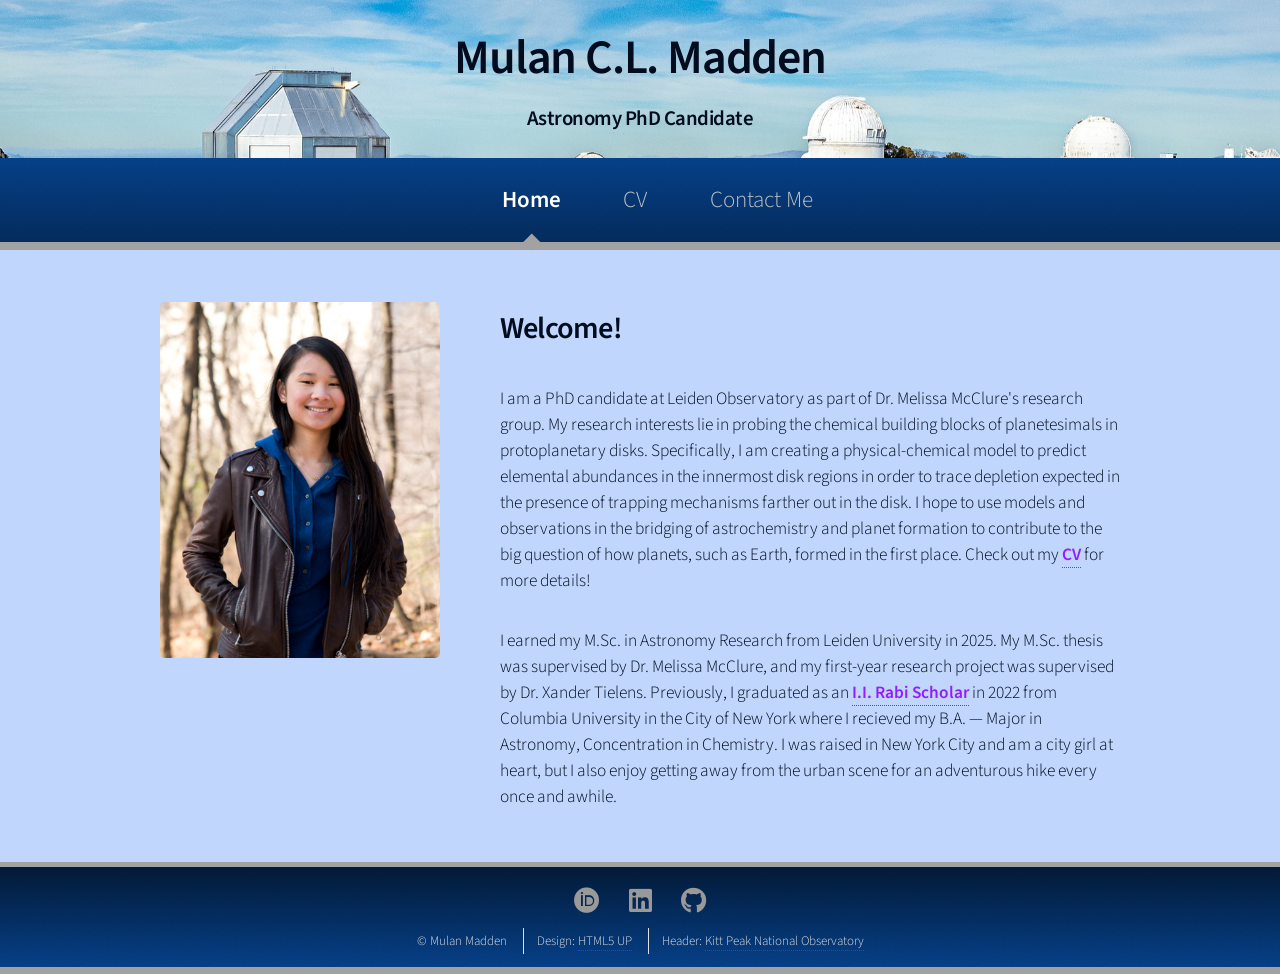
==== commit 11a09d12: "second website commit" ====
--- a/index.html
+++ b/index.html
@@ -57,7 +57,7 @@
 											My research interests lie in probing the chemical building blocks of planetesimals in protoplanetary disks.
 											Specifically, I am creating a physical-chemical model to predict elemental abundances in the innermost disk regions in order to trace depletion expected in the presence of trapping mechanisms farther out in the disk. 
 											I hope to use models and observations in the bridging of astrochemistry and planet formation to contribute to the big question of how planets, such as Earth, formed in the first place.
-											Check out the <a href="cv.html">CV</a> page for more details!</p> 
+											Check out my <a href="cv.html">CV</a> for more details!</p> 
 
 										<p>I earned my M.Sc. in Astronomy Research from Leiden University in 2025. 
 											My M.Sc. thesis was supervised by Dr. Melissa McClure, and my first-year research project was supervised by Dr. Xander Tielens.
@@ -85,7 +85,7 @@
 							<ul class="menu">
 								<li>&copy; Mulan Madden</li>
 								<li>Design: <a href="http://html5up.net">HTML5 UP</a></li>
-								<li>Header: <a href="https://www.nasa.gov/image-feature/goddard/2022/nasa-s-webb-delivers-deepest-infrared-image-of-universe-yet">Webb's First Deep Field</a></li>
+								<li>Header: <a href="https://kpno.noirlab.edu/images/iotw2345a/">Kitt Peak National Observatory</a></li>
 							</ul>
 						</div>
 
--- a/assets/css/main.css
+++ b/assets/css/main.css
@@ -98,9 +98,9 @@
 		}
 
 	body, input, select, textarea {
-		color: #d3d4db; /*TEXT COLOR */
+		color: #010c1f; /* #d3d4db; */ /*TEXT COLOR */
 		font-family: 'Source Sans Pro', sans-serif;
-		font-size: 16pt;
+		font-size: 18pt;
 		font-weight: 300;
 		line-height: 1.65em;
 	}
@@ -110,7 +110,7 @@
 		-webkit-transition: color 0.2s ease-in-out, border-color 0.2s ease-in-out, opacity 0.2s ease-in-out;
 		-ms-transition: color 0.2s ease-in-out, border-color 0.2s ease-in-out, opacity 0.2s ease-in-out;
 		transition: color 0.2s ease-in-out, border-color 0.2s ease-in-out, opacity 0.2s ease-in-out;
-		color: #37c0fb; /*LINK HIGHLIGHT COLOR*/
+		color: #951cff; /* #37c0fb; */ /*LINK HIGHLIGHT COLOR*/
 		text-decoration: none;
 		border-bottom: dotted 1px;
 	}
@@ -2533,8 +2533,8 @@
 	#header {
 		text-align: center;
 		padding: 80px 0 0 0;
-		background-color: transparent; /* HEADER COLOR #1f1f1f*/
-		background-image: url("../../images/deep_field.jpg");
+		background-color: transparent; /* HEADER COLOR - replaced with banner #1f1f1f */
+		background-image: url("../../images/kitt_peak.jpg"); /* url("../../images/deep_field.jpg"); */
 		background-position: top; /* 50% 40% */
 		background-size: cover;
 		background-repeat: no-repeat;
@@ -2724,11 +2724,11 @@
 	}
 
 		.wrapper.style1 {
-			background: #1f1f1f; /* MIDDLE BODY COLOR */
-		}
-
+			background: #c0d6fc /* #1f1f1f; /* MIDDLE BODY COLOR */
+		}
+		
 		.wrapper.style2 {
-			background-color: #1f1f1f;
+			background-color: #c0d6fc; /* #1f1f1f; */
 			background-image: url("images/bg02.png"), url("images/bg03.png"), url("images/bg01.png");
 			background-position: top left,						bottom left,					top left;
 			background-size: 100% 6em,						100% 6em,						auto;
@@ -2736,7 +2736,7 @@
 		}
 
 		.wrapper.style3 {
-			background-color: #37c0fb;
+			background-color: #c0d6fc; /* #37c0fb; */
 			background-image: -moz-linear-gradient(top, rgba(0,0,0,0), rgba(0,0,0,0.15)), url("images/bg01.png");
 			background-image: -webkit-linear-gradient(top, rgba(0,0,0,0), rgba(0,0,0,0.15)), url("images/bg01.png");
 			background-image: -ms-linear-gradient(top, rgba(0,0,0,0), rgba(0,0,0,0.15)), url("images/bg01.png");
@@ -3366,4 +3366,40 @@
 				text-align: left;
 			}
 
-	}+	}
+
+/* Custom Style for PDF availability on mobile */
+#pdf-container {
+    width: 100%;
+    max-width: 900px;
+    margin: 0 auto;
+}
+
+#iframepdf {
+    width: 100%;
+    height: 1200px;
+    border: none;
+    background: white;
+    border-radius: 4px;
+}
+
+#pdf-fallback {
+    display: none;
+    text-align: center;
+    padding: 20px;
+}
+
+/* On mobile, hide the iframe and show the fallback link instead */
+@media (max-width: 768px) {
+    #pdf-container {
+        display: none;
+    }
+    #pdf-fallback {
+        display: block;
+    }
+}
+
+/* Custom Style for bolded hyperlinks */
+main a, article a{
+	font-weight: 600; 
+}
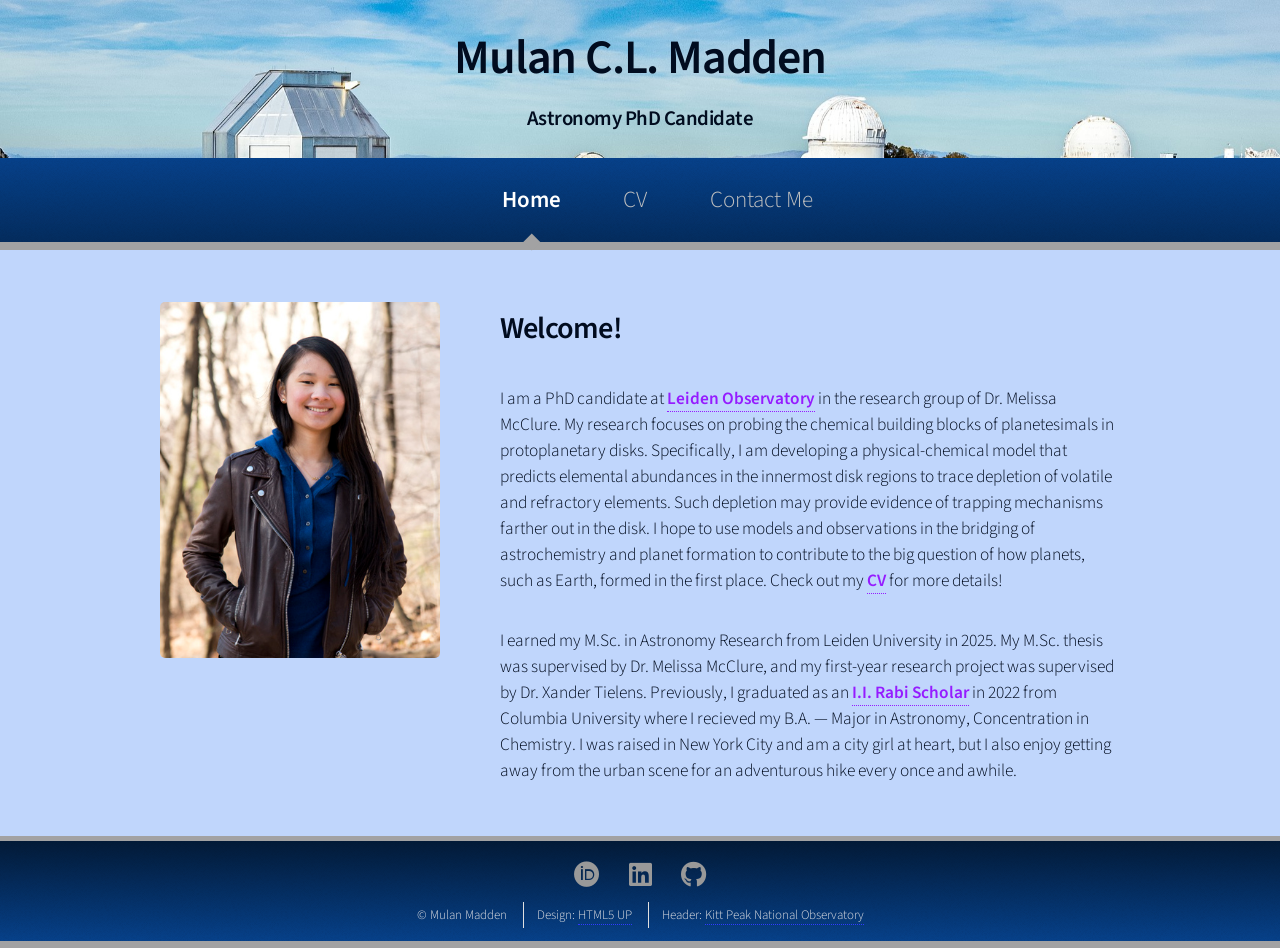
==== commit 31a356cd: "edit blurb" ====
--- a/index.html
+++ b/index.html
@@ -53,15 +53,16 @@
 											<h2>Welcome!</h2>
 										</header>
 										
-										<p>I am a PhD candidate at Leiden Observatory as part of Dr. Melissa McClure's research group.
-											My research interests lie in probing the chemical building blocks of planetesimals in protoplanetary disks.
-											Specifically, I am creating a physical-chemical model to predict elemental abundances in the innermost disk regions in order to trace depletion expected in the presence of trapping mechanisms farther out in the disk. 
+										<p>I am a PhD candidate at <a href="https://www.universiteitleiden.nl/en/science/astronomy">Leiden Observatory</a> in the research group of Dr. Melissa McClure. 
+											My research focuses on probing the chemical building blocks of planetesimals in protoplanetary disks.
+											Specifically, I am developing a physical-chemical model that predicts elemental abundances in the innermost disk regions to trace depletion of volatile and refractory elements.
+											Such depletion may provide evidence of trapping mechanisms farther out in the disk. 
 											I hope to use models and observations in the bridging of astrochemistry and planet formation to contribute to the big question of how planets, such as Earth, formed in the first place.
 											Check out my <a href="cv.html">CV</a> for more details!</p> 
 
 										<p>I earned my M.Sc. in Astronomy Research from Leiden University in 2025. 
 											My M.Sc. thesis was supervised by Dr. Melissa McClure, and my first-year research project was supervised by Dr. Xander Tielens.
-											Previously, I graduated as an <a href="https://urf.columbia.edu/urf/research/rabi">I.I. Rabi Scholar</a> in 2022 from Columbia University in the City of New York where I recieved my B.A. &#8212; Major in Astronomy, Concentration in Chemistry.
+											Previously, I graduated as an <a href="https://urf.columbia.edu/urf/research/rabi">I.I. Rabi Scholar</a> in 2022 from Columbia University where I recieved my B.A. &#8212; Major in Astronomy, Concentration in Chemistry.
 											I was raised in New York City and am a city girl at heart, but I also enjoy getting away from the urban scene for an adventurous hike every once and awhile.</p>
 									</article>
 								</div>
--- a/assets/css/main.css
+++ b/assets/css/main.css
@@ -3403,3 +3403,25 @@
 main a, article a{
 	font-weight: 600; 
 }
+
+/* Stretch page to fit screen */
+html, body {
+  height: 100%;
+  margin: 0;
+}
+
+#page-wrapper {
+  display: flex;
+  flex-direction: column;
+  min-height: 100vh;
+  background-color: #c0d6fc;
+}
+
+/* #content {
+	flex: 1;
+	background-color: #c0d6fc;
+} */
+
+#footer {
+  margin-top: auto;
+}
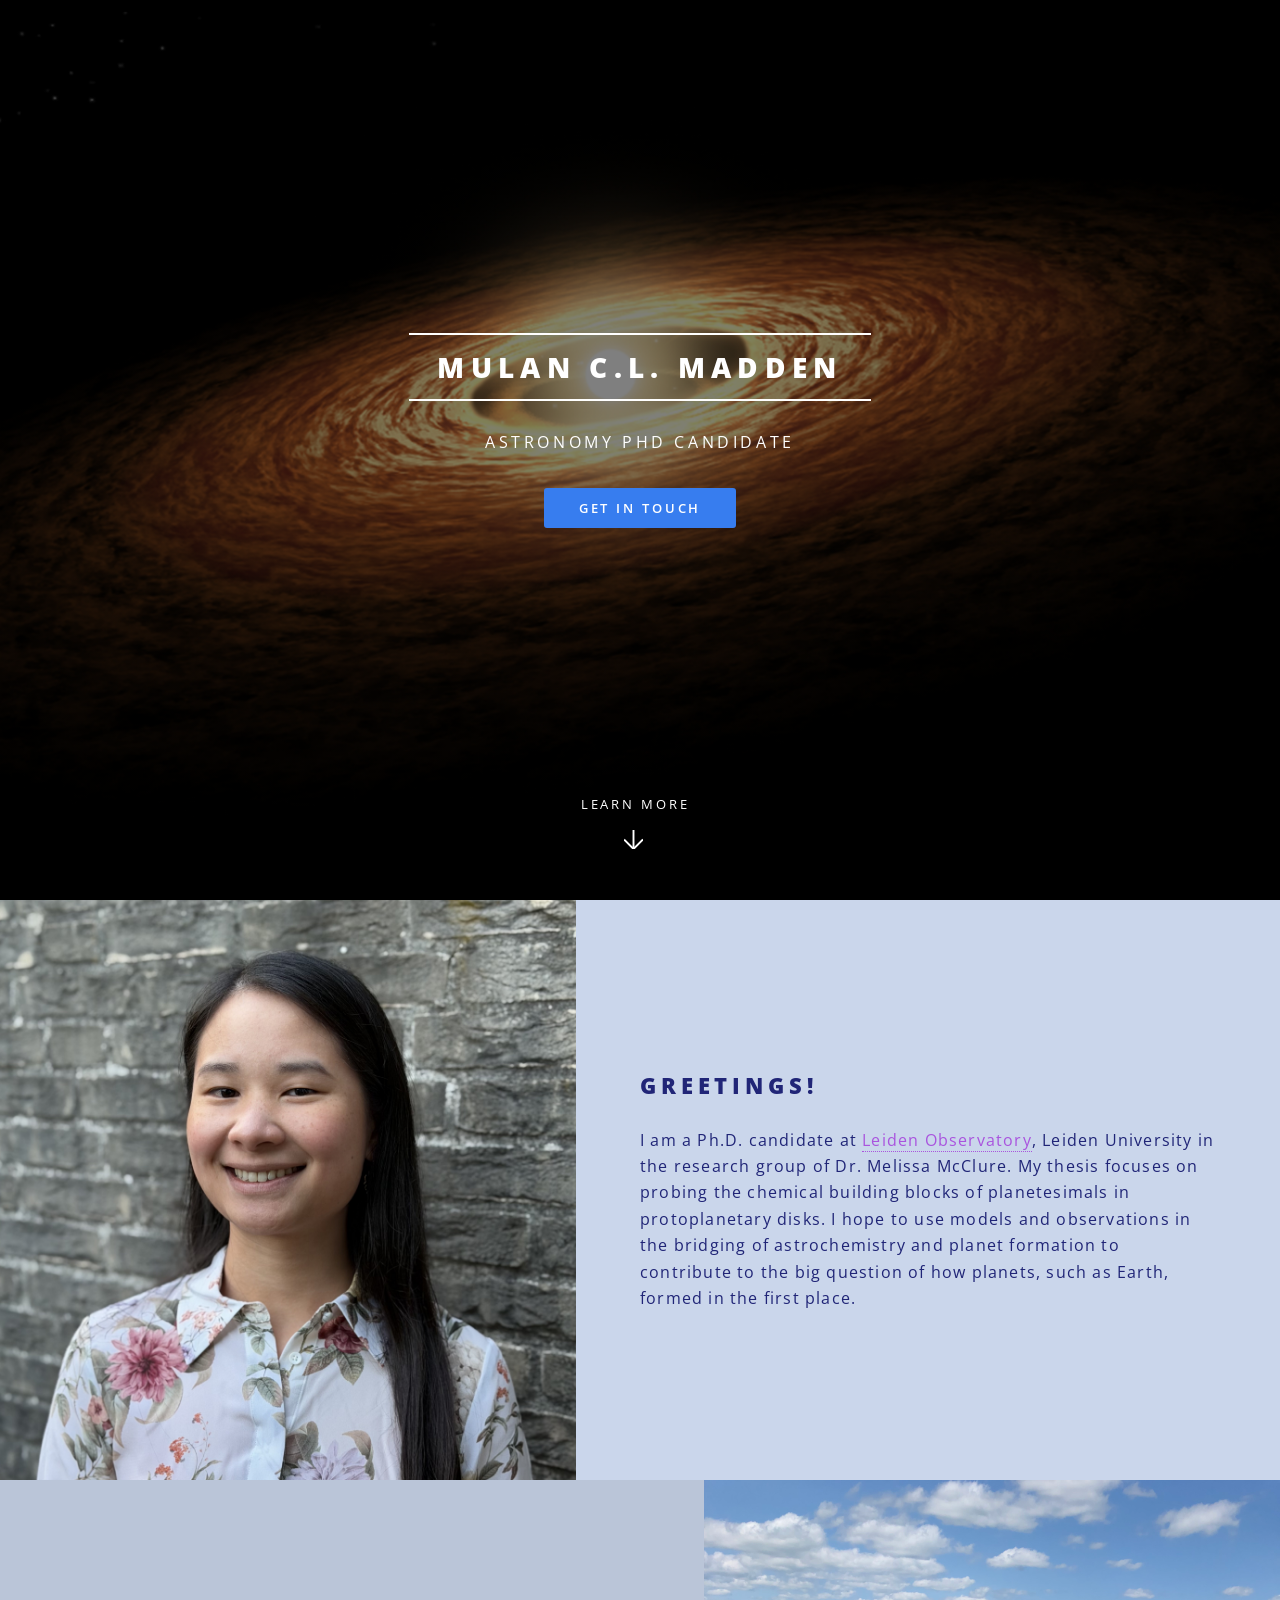
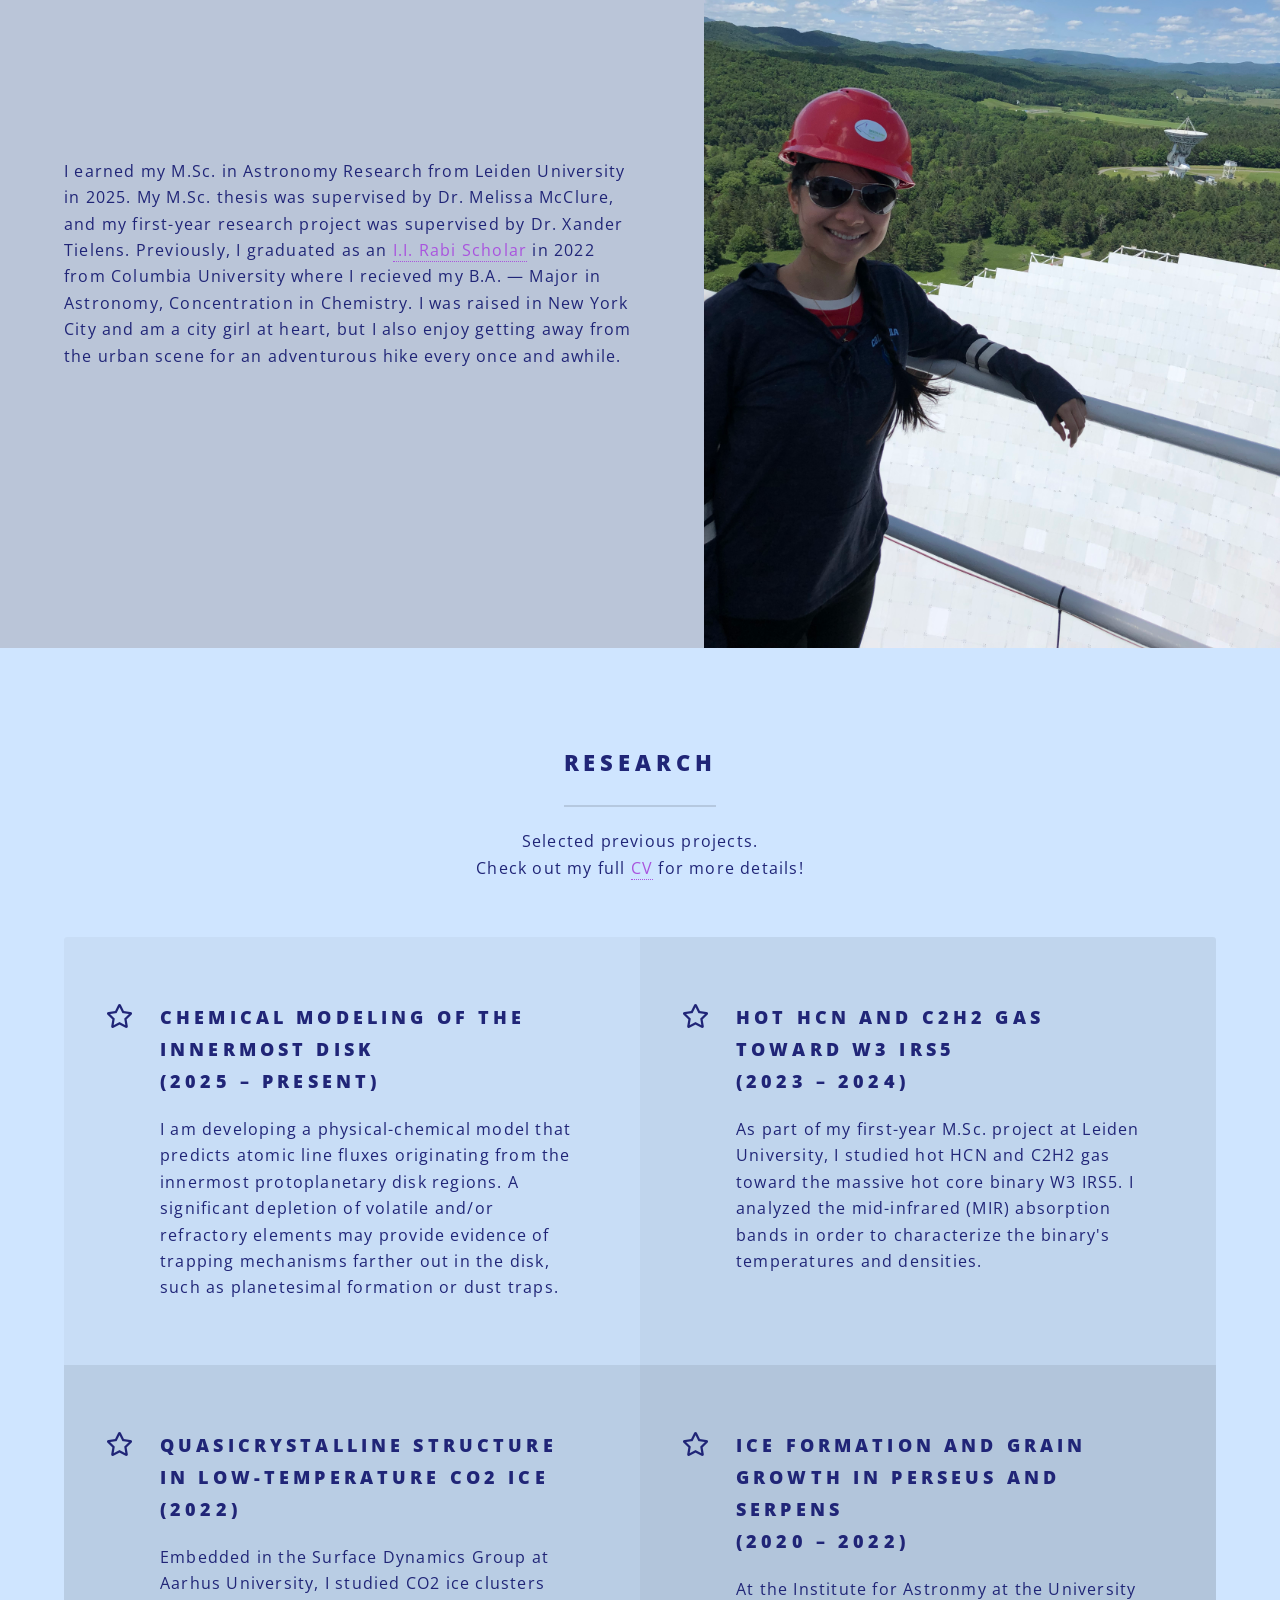
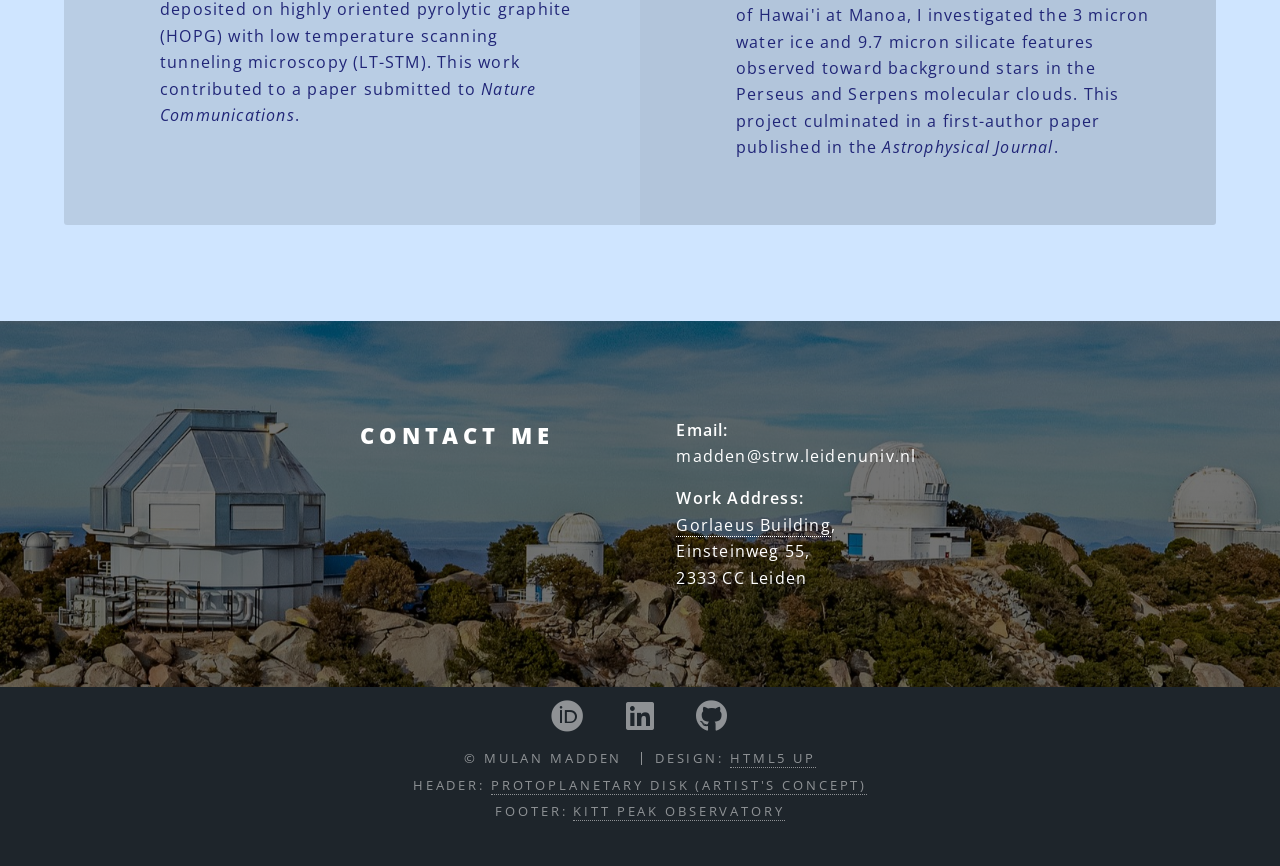
==== commit 904bcbf9: "Add files via upload Revamped personal website" ====
--- a/index.html
+++ b/index.html
@@ -1,106 +1,180 @@
-<!DOCTYPE HTML>
-<!--
-	Arcana by HTML5 UP
-	html5up.net | @ajlkn
-	Free for personal and commercial use under the CCA 3.0 license (html5up.net/license)
--->
-<html>
-	<head>
-		<title>Mulan Madden | Home</title>
-		<meta charset="utf-8" />
-		<meta name="viewport" content="width=device-width, initial-scale=1, user-scalable=no" />
-		<link rel="stylesheet" href="assets/css/main.css" />
-	</head>
-	<body class="is-preload">
-		<div id="page-wrapper">
-
-			<!-- Header -->
-				<div id="header">
-
-					<!-- Logo -->
-						<h1><font size="+3"><a href="index.html" id="logo">Mulan C.L. Madden</a></font></h1>
-						<h3>Astronomy PhD Candidate</h3>
-
-					<!-- Nav -->
-						<nav id="nav">
-							<ul>
-								<li class="current"><a href="index.html">Home</a></li>
-								<!-- <li><a href="research.html">Research</a></li> -->
-								<li><a href="cv.html">CV</a></li>
-								<li><a href="contact.html">Contact Me</a></li>
-							</ul>
-						</nav>
-				</div>
-
-				<!-- Main -->
-				<section class="wrapper style1">
-					<div class="container">
-						<div class="row gtr-200">
-
-							<!-- Sidebar -->
-							<div class="col-4 col-12-narrower">
-								<div id="sidebar">
-									<span class="image featured"><img src="images/jacket.jpg" alt="" /></span>
-
-								</div>
-							</div>
-
-							<!-- Content -->
-							<div class="col-8  col-12-narrower imp-narrower">
-								<div id="content">
-									<article>
-										<header>
-											<h2>Welcome!</h2>
-										</header>
-										
-										<p>I am a PhD candidate at <a href="https://www.universiteitleiden.nl/en/science/astronomy">Leiden Observatory</a> in the research group of Dr. Melissa McClure. 
-											My research focuses on probing the chemical building blocks of planetesimals in protoplanetary disks.
-											Specifically, I am developing a physical-chemical model that predicts elemental abundances in the innermost disk regions to trace depletion of volatile and refractory elements.
-											Such depletion may provide evidence of trapping mechanisms farther out in the disk. 
-											I hope to use models and observations in the bridging of astrochemistry and planet formation to contribute to the big question of how planets, such as Earth, formed in the first place.
-											Check out my <a href="cv.html">CV</a> for more details!</p> 
-
-										<p>I earned my M.Sc. in Astronomy Research from Leiden University in 2025. 
-											My M.Sc. thesis was supervised by Dr. Melissa McClure, and my first-year research project was supervised by Dr. Xander Tielens.
-											Previously, I graduated as an <a href="https://urf.columbia.edu/urf/research/rabi">I.I. Rabi Scholar</a> in 2022 from Columbia University where I recieved my B.A. &#8212; Major in Astronomy, Concentration in Chemistry.
-											I was raised in New York City and am a city girl at heart, but I also enjoy getting away from the urban scene for an adventurous hike every once and awhile.</p>
-									</article>
-								</div>
-							</div>
-						</div>
-					</div>
-				</section>
-
-			<!-- Footer -->
-				<div id="footer">
-
-					<!-- Icons -->
-						<ul class="icons">
-							<li><a href="https://orcid.org/0000-0002-0913-6110" class="fab fa-orcid"><span class="label"></span></a></li>
-							<li><a href="https://www.linkedin.com/in/mclmadden/" class="icon brands fa-linkedin"><span class="label"></span></a></li>
-							<li><a href="https://github.com/Mclmadden" class="icon brands fa-github"><span class="label"></span></a></li>
-						</ul>
-
-					<!-- Copyright -->
-						<div class="copyright">
-							<ul class="menu">
-								<li>&copy; Mulan Madden</li>
-								<li>Design: <a href="http://html5up.net">HTML5 UP</a></li>
-								<li>Header: <a href="https://kpno.noirlab.edu/images/iotw2345a/">Kitt Peak National Observatory</a></li>
-							</ul>
-						</div>
-
-				</div>
-
-		</div>
-
-		<!-- Scripts -->
-			<script src="assets/js/jquery.min.js"></script>
-			<script src="assets/js/jquery.dropotron.min.js"></script>
-			<script src="assets/js/browser.min.js"></script>
-			<script src="assets/js/breakpoints.min.js"></script>
-			<script src="assets/js/util.js"></script>
-			<script src="assets/js/main.js"></script>
-
-	</body>
+<!DOCTYPE HTML>
+<!--
+	Spectral by HTML5 UP
+	html5up.net | @ajlkn
+	Free for personal and commercial use under the CCA 3.0 license (html5up.net/license)
+-->
+<html>
+	<head>
+		<title>mclmadden</title>
+		<meta charset="utf-8" />
+		<meta name="viewport" content="width=device-width, initial-scale=1, user-scalable=no" />
+		<link rel="stylesheet" href="assets/css/main.css" />
+		<noscript><link rel="stylesheet" href="assets/css/noscript.css" /></noscript>
+	</head>
+	<body class="landing is-preload">
+
+		<!-- Page Wrapper -->
+			<div id="page-wrapper">
+
+				<!-- Header -->
+					<!-- <header id="header" class="alt">
+						<h1><a href="index.html">Spectral</a></h1>
+						<nav id="nav">
+							<ul>
+								<li class="special">
+									<a href="#menu" class="menuToggle"><span>Menu</span></a>
+									<div id="menu">
+										<ul>
+											<li><a href="index.html">Home</a></li>
+											<li><a href="generic.html">Generic</a></li>
+											<li><a href="elements.html">Elements</a></li>
+											<li><a href="#">Sign Up</a></li>
+											<li><a href="#">Log In</a></li>
+										</ul>
+									</div>
+								</li>
+							</ul>
+						</nav>
+					</header> -->
+
+				<!-- Banner -->
+					<section id="banner">
+						<div class="inner">
+							<h2>Mulan C.L. Madden</h2>
+							<p>Astronomy PhD Candidate</p>
+							<ul class="actions special">
+								<li><a href="#cta" class="button primary">Get In Touch</a></li>
+							</ul>
+						</div>
+						<a href="#two" class="more scrolly">Learn More</a>
+					</section>
+
+				<!-- One -->
+					<!-- <section id="one" class="wrapper style1 special">
+						<div class="inner">
+							<header class="major">
+								<h2>Arcu aliquet vel lobortis ata nisl<br />
+								eget augue amet aliquet nisl cep donec</h2>
+								<p>Aliquam ut ex ut augue consectetur interdum. Donec amet imperdiet eleifend<br />
+								fringilla tincidunt. Nullam dui leo Aenean mi ligula, rhoncus ullamcorper.</p>
+							</header>
+							<ul class="icons major">
+								<li><span class="icon fa-gem major style1"><span class="label">Lorem</span></span></li>
+								<li><span class="icon fa-heart major style2"><span class="label">Ipsum</span></span></li>
+								<li><span class="icon solid fa-code major style3"><span class="label">Dolor</span></span></li>
+							</ul>
+						</div>
+					</section> -->
+
+				<!-- Two -->
+					<section id="two" class="wrapper alt style1">
+						<section class="spotlight">
+							<div class="image"><img src="images/pfp_2026.jpg" alt="" /></div><div class="content">
+								<h2>Greetings!</h2>
+								<p>
+									I am a Ph.D. candidate at <a href="https://www.universiteitleiden.nl/en/science/astronomy">Leiden Observatory</a>, Leiden University in the research group of Dr. Melissa McClure. 
+									My thesis focuses on probing the chemical building blocks of planetesimals in protoplanetary disks.
+									I hope to use models and observations in the bridging of astrochemistry and planet formation to contribute to the big question of how planets, such as Earth, formed in the first place.
+								</p>
+							</div>
+						</section>
+						<section class="spotlight">
+							<div class="image"><img src="images/GBT.jpg" alt="" /></div><div class="content">
+								<p>
+									I earned my M.Sc. in Astronomy Research from Leiden University in 2025. 
+									My M.Sc. thesis was supervised by Dr. Melissa McClure, and my first-year research project was supervised by Dr. Xander Tielens.
+									Previously, I graduated as an <a href="https://urf.columbia.edu/urf/research/rabi">I.I. Rabi Scholar</a> in 2022 from Columbia University where I recieved my B.A. &#8212; Major in Astronomy, Concentration in Chemistry.
+									I was raised in New York City and am a city girl at heart, but I also enjoy getting away from the urban scene for an adventurous hike every once and awhile.
+								</p>
+							</div>
+						</section> 
+					</section>
+					
+				<!-- Three -->
+					<section id="three" class="wrapper style3 special">
+						<div class="inner">
+							<header class="major">
+								<h2>Research</h2>
+								<p> Selected previous projects.
+									<br>Check out my full <a href="CV_github.pdf" target="_blank">CV</a> for more details!</br> 
+								</p>
+							</header>
+							<ul class="features">
+								<li class="icon fa-star">
+									<h3>Chemical Modeling of the Innermost Disk <br>(2025 &#8211; present)</h3>
+									<p>I am developing a physical-chemical model that predicts atomic line fluxes originating from the innermost protoplanetary disk regions.
+									A significant depletion of volatile and/or refractory elements may provide evidence of trapping mechanisms farther out in the disk, such as planetesimal formation or dust traps.
+									</p>
+								</li>
+								<li class="icon fa-star">
+									<h3>Hot HCN and C2H2 Gas Toward W3 IRS5 <br>(2023 &#8211; 2024)</h3>
+									<p>As part of my first-year M.Sc. project at Leiden University, I studied hot HCN and C2H2 gas toward the massive hot core binary W3 IRS5.
+										I analyzed the mid-infrared (MIR) absorption bands in order to characterize the binary's temperatures and densities. 
+									</p>
+								</li>
+								<li class="icon fa-star">
+									<h3>Quasicrystalline Structure in Low-Temperature CO2 Ice <br>(2022)</h3>
+									<p>Embedded in the Surface Dynamics Group at Aarhus University, I studied CO2 ice clusters deposited on highly oriented pyrolytic graphite (HOPG) with low temperature scanning tunneling microscopy (LT-STM).
+									This work contributed to a paper submitted to <em>Nature Communications</em>.
+									</p>
+								</li>
+								<li class="icon fa-star">
+									<h3>Ice Formation and Grain Growth in Perseus and Serpens <br>(2020 &#8211; 2022)</h3>
+									<p>At the Institute for Astronmy at the University of Hawai'i at Manoa, I investigated the 3 micron water ice and 9.7 micron silicate features observed toward background stars in the Perseus and Serpens molecular clouds.
+										This project culminated in a first-author paper published in the <em>Astrophysical Journal</em>.
+									</p>
+								</li>
+							</ul>
+						</div>
+					</section>
+
+				<!-- CTA -->
+					<section id="cta" class="wrapper style4">
+						<div class="inner">
+							<header>
+								<h2>Contact Me</h2>
+							</header>
+							<ul class="actions stacked">
+								<li>
+									<strong>Email:</strong> 
+									<br>madden&#64;<!--.example-->strw&#46;leidenuniv&#46;nl
+								</li>
+								<li> 
+									<strong>Work Address:</strong>
+									<br><a href="https://www.universiteitleiden.nl/en/locations/gorlaeus-building#tab-1">Gorlaeus Building</a>, 
+									<br>Einsteinweg 55,
+									<br>2333 CC Leiden 
+								</li>
+							</ul>
+						</div>
+					</section>
+					
+				<!-- Footer -->
+					<footer id="footer">
+						<ul class="icons">
+							<li><a href="https://orcid.org/0000-0002-0913-6110" class="icon brands fa-orcid"><span class="label">ORCID</span></a></li>
+							<li><a href="https://www.linkedin.com/in/mclmadden" class="icon brands fa-linkedin"><span class="label">LinkedIn</span></a></li>
+							<li><a href="https://github.com/Mclmadden" class="icon brands fa-github"><span class="label">Github</span></a></li>
+						</ul>
+						<ul class="copyright">
+							<li>&copy; Mulan Madden</li>
+							<li>Design: <a href="http://html5up.net">HTML5 UP</a></li>
+							<br><li:first-child>Header: <a href="https://science.nasa.gov/asset/webb/protoplanetary-disk-artists-concept/">Protoplanetary Disk (Artist's Concept)</a></li>
+							<br><li:first-child>Footer: <a href="https://kpno.noirlab.edu/images/iotw2345a/">Kitt Peak Observatory</a></li>
+						</ul>
+					</footer>
+					
+			</div>
+
+		<!-- Scripts -->
+			<script src="assets/js/jquery.min.js"></script>
+			<script src="assets/js/jquery.scrollex.min.js"></script>
+			<script src="assets/js/jquery.scrolly.min.js"></script>
+			<script src="assets/js/browser.min.js"></script>
+			<script src="assets/js/breakpoints.min.js"></script>
+			<script src="assets/js/util.js"></script>
+			<script src="assets/js/main.js"></script>
+
+	</body>
 </html>
--- a/assets/css/main.css
+++ b/assets/css/main.css
@@ -1,8 +1,8 @@
-@import url("fontawesome-all.min.css");
-@import url("https://fonts.googleapis.com/css?family=Source+Sans+Pro:300,300italic,600,600italic");
+@import url(fontawesome-all.min.css);
+@import url("https://fonts.googleapis.com/css?family=Open+Sans:400,400italic,600,600italic,800,800italic");
 
 /*
-	Arcana by HTML5 UP
+	Spectral by HTML5 UP
 	html5up.net | @ajlkn
 	Free for personal and commercial use under the CCA 3.0 license (html5up.net/license)
 */
@@ -74,6 +74,10 @@
 
 /* Basic */
 
+	@-ms-viewport {
+		width: device-width;
+	}
+
 	html {
 		box-sizing: border-box;
 	}
@@ -83,7 +87,7 @@
 	}
 
 	body {
-		background: #f7f7f7 url("images/bg01.png");
+		background: #2e3842;
 	}
 
 		body.is-preload *, body.is-preload *:before, body.is-preload *:after {
@@ -98,29 +102,55 @@
 		}
 
 	body, input, select, textarea {
-		color: #010c1f; /* #d3d4db; */ /*TEXT COLOR */
-		font-family: 'Source Sans Pro', sans-serif;
-		font-size: 18pt;
-		font-weight: 300;
+		color: #fff;
+		font-family: "Open Sans", Helvetica, sans-serif;
+		font-size: 15pt;
+		font-weight: 400;
+		letter-spacing: 0.075em;
 		line-height: 1.65em;
 	}
 
+		@media screen and (max-width: 1680px) {
+
+			body, input, select, textarea {
+				font-size: 13pt;
+			}
+
+		}
+
+		@media screen and (max-width: 1280px) {
+
+			body, input, select, textarea {
+				font-size: 12pt;
+			}
+
+		}
+
+		@media screen and (max-width: 736px) {
+
+			body, input, select, textarea {
+				font-size: 11pt;
+				letter-spacing: 0.0375em;
+			}
+
+		}
+
 	a {
-		-moz-transition: color 0.2s ease-in-out, border-color 0.2s ease-in-out, opacity 0.2s ease-in-out;
-		-webkit-transition: color 0.2s ease-in-out, border-color 0.2s ease-in-out, opacity 0.2s ease-in-out;
-		-ms-transition: color 0.2s ease-in-out, border-color 0.2s ease-in-out, opacity 0.2s ease-in-out;
-		transition: color 0.2s ease-in-out, border-color 0.2s ease-in-out, opacity 0.2s ease-in-out;
-		color: #951cff; /* #37c0fb; */ /*LINK HIGHLIGHT COLOR*/
+		-moz-transition: color 0.2s ease, border-bottom-color 0.2s ease;
+		-webkit-transition: color 0.2s ease, border-bottom-color 0.2s ease;
+		-ms-transition: color 0.2s ease, border-bottom-color 0.2s ease;
+		transition: color 0.2s ease, border-bottom-color 0.2s ease;
+		border-bottom: dotted 1px;
+		color: #a954de; /* THIS CONTROLS LINK HOVER COLOR */
 		text-decoration: none;
-		border-bottom: dotted 1px;
-	}
-
+	}
+	
 		a:hover {
-			color: #37c0fb;
 			border-bottom-color: transparent;
 		}
 
 	strong, b {
+		color: #fff;
 		font-weight: 600;
 	}
 
@@ -128,15 +158,17 @@
 		font-style: italic;
 	}
 
-	p, ul, ol, dl, table, blockquote {
+	p {
 		margin: 0 0 2em 0;
 	}
 
 	h1, h2, h3, h4, h5, h6 {
-		color: inherit;
-		font-weight: 600;
-		line-height: 1.75em;
-		margin-bottom: 1em;
+		color: #fff;
+		font-weight: 800;
+		letter-spacing: 0.225em;
+		line-height: 1em;
+		margin: 0 0 1em 0;
+		text-transform: uppercase;
 	}
 
 		h1 a, h2 a, h3 a, h4 a, h5 a, h6 a {
@@ -144,19 +176,47 @@
 			text-decoration: none;
 		}
 
-		h1 em, h2 em, h3 em, h4 em, h5 em, h6 em {
-			font-style: normal;
-			font-weight: 300;
-		}
-
 	h2 {
-		font-size: 1.75em;
-		letter-spacing: -0.025em;
-	}
+		font-size: 1.35em;
+		line-height: 1.75em;
+	}
+
+		@media screen and (max-width: 736px) {
+
+			h2 {
+				font-size: 1.1em;
+				line-height: 1.65em;
+			}
+
+		}
 
 	h3 {
-		font-size: 1.2em;
-		letter-spacing: -0.025em;
+		font-size: 1.15em;
+		line-height: 1.75em;
+	}
+
+		@media screen and (max-width: 736px) {
+
+			h3 {
+				font-size: 1em;
+				line-height: 1.65em;
+			}
+
+		}
+
+	h4 {
+		font-size: 1em;
+		line-height: 1.5em;
+	}
+
+	h5 {
+		font-size: 0.8em;
+		line-height: 1.5em;
+	}
+
+	h6 {
+		font-size: 0.7em;
+		line-height: 1.5em;
 	}
 
 	sub {
@@ -172,72 +232,57 @@
 	}
 
 	hr {
-		border-top: solid 1px #e0e0e0;
 		border: 0;
-		margin-bottom: 1.5em;
-	}
+		border-bottom: solid 2px #fff;
+		margin: 3em 0;
+	}
+
+		hr.major {
+			margin: 4.5em 0;
+		}
 
 	blockquote {
-		border-left: solid 0.5em #e0e0e0;
+		border-left: solid 4px #fff;
 		font-style: italic;
-		padding: 1em 0 1em 2em;
-	}
-
-/* Container */
-
-	.container {
-		margin: 0 auto;
-		max-width: 100%;
-		width: 1400px;;
-	}
-
-		@media screen and (max-width: 1680px) {
-
-			.container {
-				width: 1200px;
-			}
-
-		}
-
-		@media screen and (max-width: 1280px) {
-
-			.container {
-				width: 960px;
-			}
-
-		}
-
-		@media screen and (max-width: 980px) {
-
-			.container {
-				width: 95%;
-			}
-
-		}
-
-		@media screen and (max-width: 840px) {
-
-			.container {
-				width: 95%;
-			}
-
-		}
-
-		@media screen and (max-width: 736px) {
-
-			.container {
-				width: 90%;
-			}
-
-		}
-
-		@media screen and (max-width: 480px) {
-
-			.container {
-				width: 100%;
-			}
-
-		}
+		margin: 0 0 2em 0;
+		padding: 0.5em 0 0.5em 2em;
+	}
+
+	code {
+		background: rgba(144, 144, 144, 0.25);
+		border-radius: 3px;
+		font-family: "Courier New", monospace;
+		font-size: 0.9em;
+		letter-spacing: 0;
+		margin: 0 0.25em;
+		padding: 0.25em 0.65em;
+	}
+
+	pre {
+		-webkit-overflow-scrolling: touch;
+		font-family: "Courier New", monospace;
+		font-size: 0.9em;
+		margin: 0 0 2em 0;
+	}
+
+		pre code {
+			display: block;
+			line-height: 1.75em;
+			padding: 1em 1.5em;
+			overflow-x: auto;
+		}
+
+	.align-left {
+		text-align: left;
+	}
+
+	.align-center {
+		text-align: center;
+	}
+
+	.align-right {
+		text-align: right;
+	}
 
 /* Row */
 
@@ -245,7 +290,7 @@
 		display: flex;
 		flex-wrap: wrap;
 		box-sizing: border-box;
-		align-items: center;
+		align-items: stretch;
 	}
 
 		.row > * {
@@ -325,7 +370,7 @@
 		}
 
 		.row > .col-6 {
-			width: 25%;
+			width: 50%;
 		}
 
 		.row > .off-6 {
@@ -373,7 +418,7 @@
 		}
 
 		.row > .col-12 {
-			width: 75%;
+			width: 100%;
 		}
 
 		.row > .off-12 {
@@ -381,105 +426,105 @@
 		}
 
 		.row.gtr-0 {
-			margin-top: 0px;
-			margin-left: 0px;
+			margin-top: 0;
+			margin-left: 0em;
 		}
 
 			.row.gtr-0 > * {
-				padding: 0px 0 0 0px;
+				padding: 0 0 0 0em;
 			}
 
 			.row.gtr-0.gtr-uniform {
-				margin-top: 0px;
+				margin-top: 0em;
 			}
 
 				.row.gtr-0.gtr-uniform > * {
-					padding-top: 0px;
+					padding-top: 0em;
 				}
 
 		.row.gtr-25 {
-			margin-top: -12.5px;
-			margin-left: -12.5px;
+			margin-top: 0;
+			margin-left: -0.375em;
 		}
 
 			.row.gtr-25 > * {
-				padding: 12.5px 0 0 12.5px;
+				padding: 0 0 0 0.375em;
 			}
 
 			.row.gtr-25.gtr-uniform {
-				margin-top: -12.5px;
+				margin-top: -0.375em;
 			}
 
 				.row.gtr-25.gtr-uniform > * {
-					padding-top: 12.5px;
+					padding-top: 0.375em;
 				}
 
 		.row.gtr-50 {
-			margin-top: -25px;
-			margin-left: -25px;
+			margin-top: 0;
+			margin-left: -0.75em;
 		}
 
 			.row.gtr-50 > * {
-				padding: 25px 0 0 25px;
+				padding: 0 0 0 0.75em;
 			}
 
 			.row.gtr-50.gtr-uniform {
-				margin-top: -25px;
+				margin-top: -0.75em;
 			}
 
 				.row.gtr-50.gtr-uniform > * {
-					padding-top: 25px;
+					padding-top: 0.75em;
 				}
 
 		.row {
-			margin-top: -50px;
-			margin-left: -50px;
+			margin-top: 0;
+			margin-left: -1.5em;
 		}
 
 			.row > * {
-				padding: 50px 0 0 50px;
+				padding: 0 0 0 1.5em;
 			}
 
 			.row.gtr-uniform {
-				margin-top: -50px;
+				margin-top: -1.5em;
 			}
 
 				.row.gtr-uniform > * {
-					padding-top: 50px;
+					padding-top: 1.5em;
 				}
 
 		.row.gtr-150 {
-			margin-top: -75px;
-			margin-left: -75px;
+			margin-top: 0;
+			margin-left: -2.25em;
 		}
 
 			.row.gtr-150 > * {
-				padding: 75px 0 0 75px;
+				padding: 0 0 0 2.25em;
 			}
 
 			.row.gtr-150.gtr-uniform {
-				margin-top: -75px;
+				margin-top: -2.25em;
 			}
 
 				.row.gtr-150.gtr-uniform > * {
-					padding-top: 75px;
+					padding-top: 2.25em;
 				}
 
 		.row.gtr-200 {
-			margin-top: -100px;
-			margin-left: -100px;
+			margin-top: 0;
+			margin-left: -3em;
 		}
 
 			.row.gtr-200 > * {
-				padding: 100px 0 0 100px;
+				padding: 0 0 0 3em;
 			}
 
 			.row.gtr-200.gtr-uniform {
-				margin-top: -100px;
+				margin-top: -3em;
 			}
 
 				.row.gtr-200.gtr-uniform > * {
-					padding-top: 100px;
+					padding-top: 3em;
 				}
 
 		@media screen and (max-width: 1680px) {
@@ -523,206 +568,206 @@
 					align-items: flex-end;
 				}
 
-				.row > .imp-wide {
+				.row > .imp-xlarge {
 					order: -1;
 				}
 
-				.row > .col-1-wide {
+				.row > .col-1-xlarge {
 					width: 8.33333%;
 				}
 
-				.row > .off-1-wide {
+				.row > .off-1-xlarge {
 					margin-left: 8.33333%;
 				}
 
-				.row > .col-2-wide {
+				.row > .col-2-xlarge {
 					width: 16.66667%;
 				}
 
-				.row > .off-2-wide {
+				.row > .off-2-xlarge {
 					margin-left: 16.66667%;
 				}
 
-				.row > .col-3-wide {
+				.row > .col-3-xlarge {
 					width: 25%;
 				}
 
-				.row > .off-3-wide {
+				.row > .off-3-xlarge {
 					margin-left: 25%;
 				}
 
-				.row > .col-4-wide {
+				.row > .col-4-xlarge {
 					width: 33.33333%;
 				}
 
-				.row > .off-4-wide {
+				.row > .off-4-xlarge {
 					margin-left: 33.33333%;
 				}
 
-				.row > .col-5-wide {
+				.row > .col-5-xlarge {
 					width: 41.66667%;
 				}
 
-				.row > .off-5-wide {
+				.row > .off-5-xlarge {
 					margin-left: 41.66667%;
 				}
 
-				.row > .col-6-wide {
+				.row > .col-6-xlarge {
 					width: 50%;
 				}
 
-				.row > .off-6-wide {
+				.row > .off-6-xlarge {
 					margin-left: 50%;
 				}
 
-				.row > .col-7-wide {
+				.row > .col-7-xlarge {
 					width: 58.33333%;
 				}
 
-				.row > .off-7-wide {
+				.row > .off-7-xlarge {
 					margin-left: 58.33333%;
 				}
 
-				.row > .col-8-wide {
+				.row > .col-8-xlarge {
 					width: 66.66667%;
 				}
 
-				.row > .off-8-wide {
+				.row > .off-8-xlarge {
 					margin-left: 66.66667%;
 				}
 
-				.row > .col-9-wide {
+				.row > .col-9-xlarge {
 					width: 75%;
 				}
 
-				.row > .off-9-wide {
+				.row > .off-9-xlarge {
 					margin-left: 75%;
 				}
 
-				.row > .col-10-wide {
+				.row > .col-10-xlarge {
 					width: 83.33333%;
 				}
 
-				.row > .off-10-wide {
+				.row > .off-10-xlarge {
 					margin-left: 83.33333%;
 				}
 
-				.row > .col-11-wide {
+				.row > .col-11-xlarge {
 					width: 91.66667%;
 				}
 
-				.row > .off-11-wide {
+				.row > .off-11-xlarge {
 					margin-left: 91.66667%;
 				}
 
-				.row > .col-12-wide {
+				.row > .col-12-xlarge {
 					width: 100%;
 				}
 
-				.row > .off-12-wide {
+				.row > .off-12-xlarge {
 					margin-left: 100%;
 				}
 
 				.row.gtr-0 {
-					margin-top: 0px;
-					margin-left: 0px;
+					margin-top: 0;
+					margin-left: 0em;
 				}
 
 					.row.gtr-0 > * {
-						padding: 0px 0 0 0px;
+						padding: 0 0 0 0em;
 					}
 
 					.row.gtr-0.gtr-uniform {
-						margin-top: 0px;
+						margin-top: 0em;
 					}
 
 						.row.gtr-0.gtr-uniform > * {
-							padding-top: 0px;
+							padding-top: 0em;
 						}
 
 				.row.gtr-25 {
-					margin-top: -10px;
-					margin-left: -10px;
+					margin-top: 0;
+					margin-left: -0.375em;
 				}
 
 					.row.gtr-25 > * {
-						padding: 10px 0 0 10px;
+						padding: 0 0 0 0.375em;
 					}
 
 					.row.gtr-25.gtr-uniform {
-						margin-top: -10px;
+						margin-top: -0.375em;
 					}
 
 						.row.gtr-25.gtr-uniform > * {
-							padding-top: 10px;
+							padding-top: 0.375em;
 						}
 
 				.row.gtr-50 {
-					margin-top: -20px;
-					margin-left: -20px;
+					margin-top: 0;
+					margin-left: -0.75em;
 				}
 
 					.row.gtr-50 > * {
-						padding: 20px 0 0 20px;
+						padding: 0 0 0 0.75em;
 					}
 
 					.row.gtr-50.gtr-uniform {
-						margin-top: -20px;
+						margin-top: -0.75em;
 					}
 
 						.row.gtr-50.gtr-uniform > * {
-							padding-top: 20px;
+							padding-top: 0.75em;
 						}
 
 				.row {
-					margin-top: -40px;
-					margin-left: -40px;
+					margin-top: 0;
+					margin-left: -1.5em;
 				}
 
 					.row > * {
-						padding: 40px 0 0 40px;
+						padding: 0 0 0 1.5em;
 					}
 
 					.row.gtr-uniform {
-						margin-top: -40px;
+						margin-top: -1.5em;
 					}
 
 						.row.gtr-uniform > * {
-							padding-top: 40px;
+							padding-top: 1.5em;
 						}
 
 				.row.gtr-150 {
-					margin-top: -60px;
-					margin-left: -60px;
+					margin-top: 0;
+					margin-left: -2.25em;
 				}
 
 					.row.gtr-150 > * {
-						padding: 60px 0 0 60px;
+						padding: 0 0 0 2.25em;
 					}
 
 					.row.gtr-150.gtr-uniform {
-						margin-top: -60px;
+						margin-top: -2.25em;
 					}
 
 						.row.gtr-150.gtr-uniform > * {
-							padding-top: 60px;
+							padding-top: 2.25em;
 						}
 
 				.row.gtr-200 {
-					margin-top: -80px;
-					margin-left: -80px;
+					margin-top: 0;
+					margin-left: -3em;
 				}
 
 					.row.gtr-200 > * {
-						padding: 80px 0 0 80px;
+						padding: 0 0 0 3em;
 					}
 
 					.row.gtr-200.gtr-uniform {
-						margin-top: -80px;
+						margin-top: -3em;
 					}
 
 						.row.gtr-200.gtr-uniform > * {
-							padding-top: 80px;
+							padding-top: 3em;
 						}
 
 		}
@@ -768,206 +813,206 @@
 					align-items: flex-end;
 				}
 
-				.row > .imp-normal {
+				.row > .imp-large {
 					order: -1;
 				}
 
-				.row > .col-1-normal {
+				.row > .col-1-large {
 					width: 8.33333%;
 				}
 
-				.row > .off-1-normal {
+				.row > .off-1-large {
 					margin-left: 8.33333%;
 				}
 
-				.row > .col-2-normal {
+				.row > .col-2-large {
 					width: 16.66667%;
 				}
 
-				.row > .off-2-normal {
+				.row > .off-2-large {
 					margin-left: 16.66667%;
 				}
 
-				.row > .col-3-normal {
+				.row > .col-3-large {
 					width: 25%;
 				}
 
-				.row > .off-3-normal {
+				.row > .off-3-large {
 					margin-left: 25%;
 				}
 
-				.row > .col-4-normal {
+				.row > .col-4-large {
 					width: 33.33333%;
 				}
 
-				.row > .off-4-normal {
+				.row > .off-4-large {
 					margin-left: 33.33333%;
 				}
 
-				.row > .col-5-normal {
+				.row > .col-5-large {
 					width: 41.66667%;
 				}
 
-				.row > .off-5-normal {
+				.row > .off-5-large {
 					margin-left: 41.66667%;
 				}
 
-				.row > .col-6-normal {
+				.row > .col-6-large {
 					width: 50%;
 				}
 
-				.row > .off-6-normal {
+				.row > .off-6-large {
 					margin-left: 50%;
 				}
 
-				.row > .col-7-normal {
+				.row > .col-7-large {
 					width: 58.33333%;
 				}
 
-				.row > .off-7-normal {
+				.row > .off-7-large {
 					margin-left: 58.33333%;
 				}
 
-				.row > .col-8-normal {
+				.row > .col-8-large {
 					width: 66.66667%;
 				}
 
-				.row > .off-8-normal {
+				.row > .off-8-large {
 					margin-left: 66.66667%;
 				}
 
-				.row > .col-9-normal {
+				.row > .col-9-large {
 					width: 75%;
 				}
 
-				.row > .off-9-normal {
+				.row > .off-9-large {
 					margin-left: 75%;
 				}
 
-				.row > .col-10-normal {
+				.row > .col-10-large {
 					width: 83.33333%;
 				}
 
-				.row > .off-10-normal {
+				.row > .off-10-large {
 					margin-left: 83.33333%;
 				}
 
-				.row > .col-11-normal {
+				.row > .col-11-large {
 					width: 91.66667%;
 				}
 
-				.row > .off-11-normal {
+				.row > .off-11-large {
 					margin-left: 91.66667%;
 				}
 
-				.row > .col-12-normal {
+				.row > .col-12-large {
 					width: 100%;
 				}
 
-				.row > .off-12-normal {
+				.row > .off-12-large {
 					margin-left: 100%;
 				}
 
 				.row.gtr-0 {
-					margin-top: 0px;
-					margin-left: 0px;
+					margin-top: 0;
+					margin-left: 0em;
 				}
 
 					.row.gtr-0 > * {
-						padding: 0px 0 0 0px;
+						padding: 0 0 0 0em;
 					}
 
 					.row.gtr-0.gtr-uniform {
-						margin-top: 0px;
+						margin-top: 0em;
 					}
 
 						.row.gtr-0.gtr-uniform > * {
-							padding-top: 0px;
+							padding-top: 0em;
 						}
 
 				.row.gtr-25 {
-					margin-top: -7.5px;
-					margin-left: -7.5px;
+					margin-top: 0;
+					margin-left: -0.375em;
 				}
 
 					.row.gtr-25 > * {
-						padding: 7.5px 0 0 7.5px;
+						padding: 0 0 0 0.375em;
 					}
 
 					.row.gtr-25.gtr-uniform {
-						margin-top: -7.5px;
+						margin-top: -0.375em;
 					}
 
 						.row.gtr-25.gtr-uniform > * {
-							padding-top: 7.5px;
+							padding-top: 0.375em;
 						}
 
 				.row.gtr-50 {
-					margin-top: -15px;
-					margin-left: -15px;
+					margin-top: 0;
+					margin-left: -0.75em;
 				}
 
 					.row.gtr-50 > * {
-						padding: 15px 0 0 15px;
+						padding: 0 0 0 0.75em;
 					}
 
 					.row.gtr-50.gtr-uniform {
-						margin-top: -15px;
+						margin-top: -0.75em;
 					}
 
 						.row.gtr-50.gtr-uniform > * {
-							padding-top: 15px;
+							padding-top: 0.75em;
 						}
 
 				.row {
-					margin-top: -30px;
-					margin-left: -30px;
+					margin-top: 0;
+					margin-left: -1.5em;
 				}
 
 					.row > * {
-						padding: 30px 0 0 30px;
+						padding: 0 0 0 1.5em;
 					}
 
 					.row.gtr-uniform {
-						margin-top: -30px;
+						margin-top: -1.5em;
 					}
 
 						.row.gtr-uniform > * {
-							padding-top: 30px;
+							padding-top: 1.5em;
 						}
 
 				.row.gtr-150 {
-					margin-top: -45px;
-					margin-left: -45px;
+					margin-top: 0;
+					margin-left: -2.25em;
 				}
 
 					.row.gtr-150 > * {
-						padding: 45px 0 0 45px;
+						padding: 0 0 0 2.25em;
 					}
 
 					.row.gtr-150.gtr-uniform {
-						margin-top: -45px;
+						margin-top: -2.25em;
 					}
 
 						.row.gtr-150.gtr-uniform > * {
-							padding-top: 45px;
+							padding-top: 2.25em;
 						}
 
 				.row.gtr-200 {
-					margin-top: -60px;
-					margin-left: -60px;
+					margin-top: 0;
+					margin-left: -3em;
 				}
 
 					.row.gtr-200 > * {
-						padding: 60px 0 0 60px;
+						padding: 0 0 0 3em;
 					}
 
 					.row.gtr-200.gtr-uniform {
-						margin-top: -60px;
+						margin-top: -3em;
 					}
 
 						.row.gtr-200.gtr-uniform > * {
-							padding-top: 60px;
+							padding-top: 3em;
 						}
 
 		}
@@ -1013,211 +1058,211 @@
 					align-items: flex-end;
 				}
 
-				.row > .imp-narrow {
+				.row > .imp-medium {
 					order: -1;
 				}
 
-				.row > .col-1-narrow {
+				.row > .col-1-medium {
 					width: 8.33333%;
 				}
 
-				.row > .off-1-narrow {
+				.row > .off-1-medium {
 					margin-left: 8.33333%;
 				}
 
-				.row > .col-2-narrow {
+				.row > .col-2-medium {
 					width: 16.66667%;
 				}
 
-				.row > .off-2-narrow {
+				.row > .off-2-medium {
 					margin-left: 16.66667%;
 				}
 
-				.row > .col-3-narrow {
+				.row > .col-3-medium {
 					width: 25%;
 				}
 
-				.row > .off-3-narrow {
+				.row > .off-3-medium {
 					margin-left: 25%;
 				}
 
-				.row > .col-4-narrow {
+				.row > .col-4-medium {
 					width: 33.33333%;
 				}
 
-				.row > .off-4-narrow {
+				.row > .off-4-medium {
 					margin-left: 33.33333%;
 				}
 
-				.row > .col-5-narrow {
+				.row > .col-5-medium {
 					width: 41.66667%;
 				}
 
-				.row > .off-5-narrow {
+				.row > .off-5-medium {
 					margin-left: 41.66667%;
 				}
 
-				.row > .col-6-narrow {
+				.row > .col-6-medium {
 					width: 50%;
 				}
 
-				.row > .off-6-narrow {
+				.row > .off-6-medium {
 					margin-left: 50%;
 				}
 
-				.row > .col-7-narrow {
+				.row > .col-7-medium {
 					width: 58.33333%;
 				}
 
-				.row > .off-7-narrow {
+				.row > .off-7-medium {
 					margin-left: 58.33333%;
 				}
 
-				.row > .col-8-narrow {
+				.row > .col-8-medium {
 					width: 66.66667%;
 				}
 
-				.row > .off-8-narrow {
+				.row > .off-8-medium {
 					margin-left: 66.66667%;
 				}
 
-				.row > .col-9-narrow {
+				.row > .col-9-medium {
 					width: 75%;
 				}
 
-				.row > .off-9-narrow {
+				.row > .off-9-medium {
 					margin-left: 75%;
 				}
 
-				.row > .col-10-narrow {
+				.row > .col-10-medium {
 					width: 83.33333%;
 				}
 
-				.row > .off-10-narrow {
+				.row > .off-10-medium {
 					margin-left: 83.33333%;
 				}
 
-				.row > .col-11-narrow {
+				.row > .col-11-medium {
 					width: 91.66667%;
 				}
 
-				.row > .off-11-narrow {
+				.row > .off-11-medium {
 					margin-left: 91.66667%;
 				}
 
-				.row > .col-12-narrow {
+				.row > .col-12-medium {
 					width: 100%;
 				}
 
-				.row > .off-12-narrow {
+				.row > .off-12-medium {
 					margin-left: 100%;
 				}
 
 				.row.gtr-0 {
-					margin-top: 0px;
-					margin-left: 0px;
+					margin-top: 0;
+					margin-left: 0em;
 				}
 
 					.row.gtr-0 > * {
-						padding: 0px 0 0 0px;
+						padding: 0 0 0 0em;
 					}
 
 					.row.gtr-0.gtr-uniform {
-						margin-top: 0px;
+						margin-top: 0em;
 					}
 
 						.row.gtr-0.gtr-uniform > * {
-							padding-top: 0px;
+							padding-top: 0em;
 						}
 
 				.row.gtr-25 {
-					margin-top: -7.5px;
-					margin-left: -7.5px;
+					margin-top: 0;
+					margin-left: -0.375em;
 				}
 
 					.row.gtr-25 > * {
-						padding: 7.5px 0 0 7.5px;
+						padding: 0 0 0 0.375em;
 					}
 
 					.row.gtr-25.gtr-uniform {
-						margin-top: -7.5px;
+						margin-top: -0.375em;
 					}
 
 						.row.gtr-25.gtr-uniform > * {
-							padding-top: 7.5px;
+							padding-top: 0.375em;
 						}
 
 				.row.gtr-50 {
-					margin-top: -15px;
-					margin-left: -15px;
+					margin-top: 0;
+					margin-left: -0.75em;
 				}
 
 					.row.gtr-50 > * {
-						padding: 15px 0 0 15px;
+						padding: 0 0 0 0.75em;
 					}
 
 					.row.gtr-50.gtr-uniform {
-						margin-top: -15px;
+						margin-top: -0.75em;
 					}
 
 						.row.gtr-50.gtr-uniform > * {
-							padding-top: 15px;
+							padding-top: 0.75em;
 						}
 
 				.row {
-					margin-top: -30px;
-					margin-left: -30px;
+					margin-top: 0;
+					margin-left: -1.5em;
 				}
 
 					.row > * {
-						padding: 30px 0 0 30px;
+						padding: 0 0 0 1.5em;
 					}
 
 					.row.gtr-uniform {
-						margin-top: -30px;
+						margin-top: -1.5em;
 					}
 
 						.row.gtr-uniform > * {
-							padding-top: 30px;
+							padding-top: 1.5em;
 						}
 
 				.row.gtr-150 {
-					margin-top: -45px;
-					margin-left: -45px;
+					margin-top: 0;
+					margin-left: -2.25em;
 				}
 
 					.row.gtr-150 > * {
-						padding: 45px 0 0 45px;
+						padding: 0 0 0 2.25em;
 					}
 
 					.row.gtr-150.gtr-uniform {
-						margin-top: -45px;
+						margin-top: -2.25em;
 					}
 
 						.row.gtr-150.gtr-uniform > * {
-							padding-top: 45px;
+							padding-top: 2.25em;
 						}
 
 				.row.gtr-200 {
-					margin-top: -60px;
-					margin-left: -60px;
+					margin-top: 0;
+					margin-left: -3em;
 				}
 
 					.row.gtr-200 > * {
-						padding: 60px 0 0 60px;
+						padding: 0 0 0 3em;
 					}
 
 					.row.gtr-200.gtr-uniform {
-						margin-top: -60px;
+						margin-top: -3em;
 					}
 
 						.row.gtr-200.gtr-uniform > * {
-							padding-top: 60px;
+							padding-top: 3em;
 						}
 
 		}
 
-		@media screen and (max-width: 840px) {
+		@media screen and (max-width: 736px) {
 
 			.row {
 				display: flex;
@@ -1258,211 +1303,211 @@
 					align-items: flex-end;
 				}
 
-				.row > .imp-narrower {
+				.row > .imp-small {
 					order: -1;
 				}
 
-				.row > .col-1-narrower {
+				.row > .col-1-small {
 					width: 8.33333%;
 				}
 
-				.row > .off-1-narrower {
+				.row > .off-1-small {
 					margin-left: 8.33333%;
 				}
 
-				.row > .col-2-narrower {
+				.row > .col-2-small {
 					width: 16.66667%;
 				}
 
-				.row > .off-2-narrower {
+				.row > .off-2-small {
 					margin-left: 16.66667%;
 				}
 
-				.row > .col-3-narrower {
+				.row > .col-3-small {
 					width: 25%;
 				}
 
-				.row > .off-3-narrower {
+				.row > .off-3-small {
 					margin-left: 25%;
 				}
 
-				.row > .col-4-narrower {
+				.row > .col-4-small {
 					width: 33.33333%;
 				}
 
-				.row > .off-4-narrower {
+				.row > .off-4-small {
 					margin-left: 33.33333%;
 				}
 
-				.row > .col-5-narrower {
+				.row > .col-5-small {
 					width: 41.66667%;
 				}
 
-				.row > .off-5-narrower {
+				.row > .off-5-small {
 					margin-left: 41.66667%;
 				}
 
-				.row > .col-6-narrower {
+				.row > .col-6-small {
 					width: 50%;
 				}
 
-				.row > .off-6-narrower {
+				.row > .off-6-small {
 					margin-left: 50%;
 				}
 
-				.row > .col-7-narrower {
+				.row > .col-7-small {
 					width: 58.33333%;
 				}
 
-				.row > .off-7-narrower {
+				.row > .off-7-small {
 					margin-left: 58.33333%;
 				}
 
-				.row > .col-8-narrower {
+				.row > .col-8-small {
 					width: 66.66667%;
 				}
 
-				.row > .off-8-narrower {
+				.row > .off-8-small {
 					margin-left: 66.66667%;
 				}
 
-				.row > .col-9-narrower {
+				.row > .col-9-small {
 					width: 75%;
 				}
 
-				.row > .off-9-narrower {
+				.row > .off-9-small {
 					margin-left: 75%;
 				}
 
-				.row > .col-10-narrower {
+				.row > .col-10-small {
 					width: 83.33333%;
 				}
 
-				.row > .off-10-narrower {
+				.row > .off-10-small {
 					margin-left: 83.33333%;
 				}
 
-				.row > .col-11-narrower {
+				.row > .col-11-small {
 					width: 91.66667%;
 				}
 
-				.row > .off-11-narrower {
+				.row > .off-11-small {
 					margin-left: 91.66667%;
 				}
 
-				.row > .col-12-narrower {
+				.row > .col-12-small {
 					width: 100%;
 				}
 
-				.row > .off-12-narrower {
+				.row > .off-12-small {
 					margin-left: 100%;
 				}
 
 				.row.gtr-0 {
-					margin-top: 0px;
-					margin-left: 0px;
+					margin-top: 0;
+					margin-left: 0em;
 				}
 
 					.row.gtr-0 > * {
-						padding: 0px 0 0 0px;
+						padding: 0 0 0 0em;
 					}
 
 					.row.gtr-0.gtr-uniform {
-						margin-top: 0px;
+						margin-top: 0em;
 					}
 
 						.row.gtr-0.gtr-uniform > * {
-							padding-top: 0px;
+							padding-top: 0em;
 						}
 
 				.row.gtr-25 {
-					margin-top: -7.5px;
-					margin-left: -7.5px;
+					margin-top: 0;
+					margin-left: -0.375em;
 				}
 
 					.row.gtr-25 > * {
-						padding: 7.5px 0 0 7.5px;
+						padding: 0 0 0 0.375em;
 					}
 
 					.row.gtr-25.gtr-uniform {
-						margin-top: -7.5px;
+						margin-top: -0.375em;
 					}
 
 						.row.gtr-25.gtr-uniform > * {
-							padding-top: 7.5px;
+							padding-top: 0.375em;
 						}
 
 				.row.gtr-50 {
-					margin-top: -15px;
-					margin-left: -15px;
+					margin-top: 0;
+					margin-left: -0.75em;
 				}
 
 					.row.gtr-50 > * {
-						padding: 15px 0 0 15px;
+						padding: 0 0 0 0.75em;
 					}
 
 					.row.gtr-50.gtr-uniform {
-						margin-top: -15px;
+						margin-top: -0.75em;
 					}
 
 						.row.gtr-50.gtr-uniform > * {
-							padding-top: 15px;
+							padding-top: 0.75em;
 						}
 
 				.row {
-					margin-top: -30px;
-					margin-left: -30px;
+					margin-top: 0;
+					margin-left: -1.5em;
 				}
 
 					.row > * {
-						padding: 30px 0 0 30px;
+						padding: 0 0 0 1.5em;
 					}
 
 					.row.gtr-uniform {
-						margin-top: -30px;
+						margin-top: -1.5em;
 					}
 
 						.row.gtr-uniform > * {
-							padding-top: 30px;
+							padding-top: 1.5em;
 						}
 
 				.row.gtr-150 {
-					margin-top: -45px;
-					margin-left: -45px;
+					margin-top: 0;
+					margin-left: -2.25em;
 				}
 
 					.row.gtr-150 > * {
-						padding: 45px 0 0 45px;
+						padding: 0 0 0 2.25em;
 					}
 
 					.row.gtr-150.gtr-uniform {
-						margin-top: -45px;
+						margin-top: -2.25em;
 					}
 
 						.row.gtr-150.gtr-uniform > * {
-							padding-top: 45px;
+							padding-top: 2.25em;
 						}
 
 				.row.gtr-200 {
-					margin-top: -60px;
-					margin-left: -60px;
+					margin-top: 0;
+					margin-left: -3em;
 				}
 
 					.row.gtr-200 > * {
-						padding: 60px 0 0 60px;
+						padding: 0 0 0 3em;
 					}
 
 					.row.gtr-200.gtr-uniform {
-						margin-top: -60px;
+						margin-top: -3em;
 					}
 
 						.row.gtr-200.gtr-uniform > * {
-							padding-top: 60px;
+							padding-top: 3em;
 						}
 
 		}
 
-		@media screen and (max-width: 736px) {
+		@media screen and (max-width: 480px) {
 
 			.row {
 				display: flex;
@@ -1503,451 +1548,206 @@
 					align-items: flex-end;
 				}
 
-				.row > .imp-mobile {
+				.row > .imp-xsmall {
 					order: -1;
 				}
 
-				.row > .col-1-mobile {
+				.row > .col-1-xsmall {
 					width: 8.33333%;
 				}
 
-				.row > .off-1-mobile {
+				.row > .off-1-xsmall {
 					margin-left: 8.33333%;
 				}
 
-				.row > .col-2-mobile {
+				.row > .col-2-xsmall {
 					width: 16.66667%;
 				}
 
-				.row > .off-2-mobile {
+				.row > .off-2-xsmall {
 					margin-left: 16.66667%;
 				}
 
-				.row > .col-3-mobile {
+				.row > .col-3-xsmall {
 					width: 25%;
 				}
 
-				.row > .off-3-mobile {
+				.row > .off-3-xsmall {
 					margin-left: 25%;
 				}
 
-				.row > .col-4-mobile {
+				.row > .col-4-xsmall {
 					width: 33.33333%;
 				}
 
-				.row > .off-4-mobile {
+				.row > .off-4-xsmall {
 					margin-left: 33.33333%;
 				}
 
-				.row > .col-5-mobile {
+				.row > .col-5-xsmall {
 					width: 41.66667%;
 				}
 
-				.row > .off-5-mobile {
+				.row > .off-5-xsmall {
 					margin-left: 41.66667%;
 				}
 
-				.row > .col-6-mobile {
+				.row > .col-6-xsmall {
 					width: 50%;
 				}
 
-				.row > .off-6-mobile {
+				.row > .off-6-xsmall {
 					margin-left: 50%;
 				}
 
-				.row > .col-7-mobile {
+				.row > .col-7-xsmall {
 					width: 58.33333%;
 				}
 
-				.row > .off-7-mobile {
+				.row > .off-7-xsmall {
 					margin-left: 58.33333%;
 				}
 
-				.row > .col-8-mobile {
+				.row > .col-8-xsmall {
 					width: 66.66667%;
 				}
 
-				.row > .off-8-mobile {
+				.row > .off-8-xsmall {
 					margin-left: 66.66667%;
 				}
 
-				.row > .col-9-mobile {
+				.row > .col-9-xsmall {
 					width: 75%;
 				}
 
-				.row > .off-9-mobile {
+				.row > .off-9-xsmall {
 					margin-left: 75%;
 				}
 
-				.row > .col-10-mobile {
+				.row > .col-10-xsmall {
 					width: 83.33333%;
 				}
 
-				.row > .off-10-mobile {
+				.row > .off-10-xsmall {
 					margin-left: 83.33333%;
 				}
 
-				.row > .col-11-mobile {
+				.row > .col-11-xsmall {
 					width: 91.66667%;
 				}
 
-				.row > .off-11-mobile {
+				.row > .off-11-xsmall {
 					margin-left: 91.66667%;
 				}
 
-				.row > .col-12-mobile {
+				.row > .col-12-xsmall {
 					width: 100%;
 				}
 
-				.row > .off-12-mobile {
+				.row > .off-12-xsmall {
 					margin-left: 100%;
 				}
 
 				.row.gtr-0 {
-					margin-top: 0px;
-					margin-left: 0px;
+					margin-top: 0;
+					margin-left: 0em;
 				}
 
 					.row.gtr-0 > * {
-						padding: 0px 0 0 0px;
+						padding: 0 0 0 0em;
 					}
 
 					.row.gtr-0.gtr-uniform {
-						margin-top: 0px;
+						margin-top: 0em;
 					}
 
 						.row.gtr-0.gtr-uniform > * {
-							padding-top: 0px;
+							padding-top: 0em;
 						}
 
 				.row.gtr-25 {
-					margin-top: -5px;
-					margin-left: -5px;
+					margin-top: 0;
+					margin-left: -0.375em;
 				}
 
 					.row.gtr-25 > * {
-						padding: 5px 0 0 5px;
+						padding: 0 0 0 0.375em;
 					}
 
 					.row.gtr-25.gtr-uniform {
-						margin-top: -5px;
+						margin-top: -0.375em;
 					}
 
 						.row.gtr-25.gtr-uniform > * {
-							padding-top: 5px;
+							padding-top: 0.375em;
 						}
 
 				.row.gtr-50 {
-					margin-top: -10px;
-					margin-left: -10px;
+					margin-top: 0;
+					margin-left: -0.75em;
 				}
 
 					.row.gtr-50 > * {
-						padding: 10px 0 0 10px;
+						padding: 0 0 0 0.75em;
 					}
 
 					.row.gtr-50.gtr-uniform {
-						margin-top: -10px;
+						margin-top: -0.75em;
 					}
 
 						.row.gtr-50.gtr-uniform > * {
-							padding-top: 10px;
+							padding-top: 0.75em;
 						}
 
 				.row {
-					margin-top: -20px;
-					margin-left: -20px;
+					margin-top: 0;
+					margin-left: -1.5em;
 				}
 
 					.row > * {
-						padding: 20px 0 0 20px;
+						padding: 0 0 0 1.5em;
 					}
 
 					.row.gtr-uniform {
-						margin-top: -20px;
+						margin-top: -1.5em;
 					}
 
 						.row.gtr-uniform > * {
-							padding-top: 20px;
+							padding-top: 1.5em;
 						}
 
 				.row.gtr-150 {
-					margin-top: -30px;
-					margin-left: -30px;
+					margin-top: 0;
+					margin-left: -2.25em;
 				}
 
 					.row.gtr-150 > * {
-						padding: 30px 0 0 30px;
+						padding: 0 0 0 2.25em;
 					}
 
 					.row.gtr-150.gtr-uniform {
-						margin-top: -30px;
+						margin-top: -2.25em;
 					}
 
 						.row.gtr-150.gtr-uniform > * {
-							padding-top: 30px;
+							padding-top: 2.25em;
 						}
 
 				.row.gtr-200 {
-					margin-top: -40px;
-					margin-left: -40px;
+					margin-top: 0;
+					margin-left: -3em;
 				}
 
 					.row.gtr-200 > * {
-						padding: 40px 0 0 40px;
+						padding: 0 0 0 3em;
 					}
 
 					.row.gtr-200.gtr-uniform {
-						margin-top: -40px;
+						margin-top: -3em;
 					}
 
 						.row.gtr-200.gtr-uniform > * {
-							padding-top: 40px;
-						}
-
-		}
-
-		@media screen and (max-width: 480px) {
-
-			.row {
-				display: flex;
-				flex-wrap: wrap;
-				box-sizing: border-box;
-				align-items: stretch;
-			}
-
-				.row > * {
-					box-sizing: border-box;
-				}
-
-				.row.gtr-uniform > * > :last-child {
-					margin-bottom: 0;
-				}
-
-				.row.aln-left {
-					justify-content: flex-start;
-				}
-
-				.row.aln-center {
-					justify-content: center;
-				}
-
-				.row.aln-right {
-					justify-content: flex-end;
-				}
-
-				.row.aln-top {
-					align-items: flex-start;
-				}
-
-				.row.aln-middle {
-					align-items: center;
-				}
-
-				.row.aln-bottom {
-					align-items: flex-end;
-				}
-
-				.row > .imp-mobilep {
-					order: -1;
-				}
-
-				.row > .col-1-mobilep {
-					width: 8.33333%;
-				}
-
-				.row > .off-1-mobilep {
-					margin-left: 8.33333%;
-				}
-
-				.row > .col-2-mobilep {
-					width: 16.66667%;
-				}
-
-				.row > .off-2-mobilep {
-					margin-left: 16.66667%;
-				}
-
-				.row > .col-3-mobilep {
-					width: 25%;
-				}
-
-				.row > .off-3-mobilep {
-					margin-left: 25%;
-				}
-
-				.row > .col-4-mobilep {
-					width: 33.33333%;
-				}
-
-				.row > .off-4-mobilep {
-					margin-left: 33.33333%;
-				}
-
-				.row > .col-5-mobilep {
-					width: 41.66667%;
-				}
-
-				.row > .off-5-mobilep {
-					margin-left: 41.66667%;
-				}
-
-				.row > .col-6-mobilep {
-					width: 50%;
-				}
-
-				.row > .off-6-mobilep {
-					margin-left: 50%;
-				}
-
-				.row > .col-7-mobilep {
-					width: 58.33333%;
-				}
-
-				.row > .off-7-mobilep {
-					margin-left: 58.33333%;
-				}
-
-				.row > .col-8-mobilep {
-					width: 66.66667%;
-				}
-
-				.row > .off-8-mobilep {
-					margin-left: 66.66667%;
-				}
-
-				.row > .col-9-mobilep {
-					width: 75%;
-				}
-
-				.row > .off-9-mobilep {
-					margin-left: 75%;
-				}
-
-				.row > .col-10-mobilep {
-					width: 83.33333%;
-				}
-
-				.row > .off-10-mobilep {
-					margin-left: 83.33333%;
-				}
-
-				.row > .col-11-mobilep {
-					width: 91.66667%;
-				}
-
-				.row > .off-11-mobilep {
-					margin-left: 91.66667%;
-				}
-
-				.row > .col-12-mobilep {
-					width: 100%;
-				}
-
-				.row > .off-12-mobilep {
-					margin-left: 100%;
-				}
-
-				.row.gtr-0 {
-					margin-top: 0px;
-					margin-left: 0px;
-				}
-
-					.row.gtr-0 > * {
-						padding: 0px 0 0 0px;
-					}
-
-					.row.gtr-0.gtr-uniform {
-						margin-top: 0px;
-					}
-
-						.row.gtr-0.gtr-uniform > * {
-							padding-top: 0px;
-						}
-
-				.row.gtr-25 {
-					margin-top: -5px;
-					margin-left: -5px;
-				}
-
-					.row.gtr-25 > * {
-						padding: 5px 0 0 5px;
-					}
-
-					.row.gtr-25.gtr-uniform {
-						margin-top: -5px;
-					}
-
-						.row.gtr-25.gtr-uniform > * {
-							padding-top: 5px;
-						}
-
-				.row.gtr-50 {
-					margin-top: -10px;
-					margin-left: -10px;
-				}
-
-					.row.gtr-50 > * {
-						padding: 10px 0 0 10px;
-					}
-
-					.row.gtr-50.gtr-uniform {
-						margin-top: -10px;
-					}
-
-						.row.gtr-50.gtr-uniform > * {
-							padding-top: 10px;
-						}
-
-				.row {
-					margin-top: -20px;
-					margin-left: -20px;
-				}
-
-					.row > * {
-						padding: 20px 0 0 20px;
-					}
-
-					.row.gtr-uniform {
-						margin-top: -20px;
-					}
-
-						.row.gtr-uniform > * {
-							padding-top: 20px;
-						}
-
-				.row.gtr-150 {
-					margin-top: -30px;
-					margin-left: -30px;
-				}
-
-					.row.gtr-150 > * {
-						padding: 30px 0 0 30px;
-					}
-
-					.row.gtr-150.gtr-uniform {
-						margin-top: -30px;
-					}
-
-						.row.gtr-150.gtr-uniform > * {
-							padding-top: 30px;
-						}
-
-				.row.gtr-200 {
-					margin-top: -40px;
-					margin-left: -40px;
-				}
-
-					.row.gtr-200 > * {
-						padding: 40px 0 0 40px;
-					}
-
-					.row.gtr-200.gtr-uniform {
-						margin-top: -40px;
-					}
-
-						.row.gtr-200.gtr-uniform > * {
-							padding-top: 40px;
+							padding-top: 3em;
 						}
 
 		}
@@ -1959,161 +1759,87 @@
 	}
 
 	header p {
-		color: #d3d4db; /* SUBHEADER COLOR */
-		font-size: 1.25em;
+		color: rgba(255, 255, 255, 0.5);
 		position: relative;
-		margin-top: -1.25em;
-		margin-bottom: 2.25em;
+		top: -0.25em;
+	}
+
+	header h3 + p {
+		font-size: 1.1em;
+	}
+
+	header h4 + p,
+	header h5 + p,
+	header h6 + p {
+		font-size: 0.9em;
 	}
 
 	header.major {
-		text-align: center;
-		margin: 0 0 2em 0;
-	}
-
-		header.major h2 {
-			font-size: 2.25em;
-		}
+		margin: 0 0 3.5em 0;
+	}
+
+		header.major h2, header.major h3, header.major h4, header.major h5, header.major h6 {
+			border-bottom: solid 2px #fff;
+			display: inline-block;
+			padding-bottom: 1em;
+			position: relative;
+		}
+
+			header.major h2:after, header.major h3:after, header.major h4:after, header.major h5:after, header.major h6:after {
+				content: '';
+				display: block;
+				height: 1px;
+			}
 
 		header.major p {
-			position: relative;
-			border-top: solid 1px #e0e0e0;
-			padding: 1em 0 0 0;
-			margin: 0;
-			top: -1em;
-			font-size: 1.5em;
-			letter-spacing: -0.025em;
-		}
-
-	footer {
-		margin: 0 0 3em 0;
-	}
-
-		footer > :last-child {
+			color: #fff;
+			top: 0;
+		}
+
+		@media screen and (max-width: 736px) {
+
+			header.major {
+				margin: 0 0 2em 0;
+			}
+
+		}
+
+	@media screen and (max-width: 980px) {
+
+		header br {
+			display: none;
+		}
+
+	}
+
+
+/* Box */
+
+	.box {
+		border-radius: 3px;
+		border: solid 2px #fff;
+		margin-bottom: 2em;
+		padding: 1.5em;
+	}
+
+		.box > :last-child,
+		.box > :last-child > :last-child,
+		.box > :last-child > :last-child > :last-child {
 			margin-bottom: 0;
 		}
 
-		footer.major {
-			padding-top: 3em;
-		}
-
-/* Form */
-
-	input[type="text"],
-	input[type="password"],
-	input[type="email"],
-	input[type="subject"],
-	textarea {
-		-moz-appearance: none;
-		-webkit-appearance: none;
-		-ms-appearance: none;
-		appearance: none;
-		-moz-transition: border-color 0.2s ease-in-out;
-		-webkit-transition: border-color 0.2s ease-in-out;
-		-ms-transition: border-color 0.2s ease-in-out;
-		transition: border-color 0.2s ease-in-out;
-		background: #3d3d40; /* #1f1f1f */
-		border: solid 1px #e0e0e0;
-		border-radius: 5px;
-		color: inherit;
-		display: block;
-		outline: 0;
-		padding: 0.75em;
-		text-decoration: none;
-		width: 100%;
-	}
-
-		input[type="text"]:focus,
-		input[type="password"]:focus,
-		input[type="email"]:focus,
-		textarea:focus {
-			border-color: #37c0fb;
-		}
-
-	input[type="text"],
-	input[type="password"],
-	input[type="email"] {
-		line-height: 1em;
-	}
-
-	label {
-		display: block;
-		color: inherit;
-		font-weight: 600;
-		line-height: 1.75em;
-		margin-bottom: 0.5em;
-	}
-
-	::-webkit-input-placeholder {
-		color: #999;
-		position: relative;
-		top: 3px;
-	}
-
-	:-moz-placeholder {
-		color: #999;
-	}
-
-	::-moz-placeholder {
-		color: #999;
-	}
-
-	:-ms-input-placeholder {
-		color: #999;
-	}
-
-/* Image */
-
-	.image {
-		border: 0;
-		display: inline-block;
-		position: relative;
-		border-radius: 5px;
-	}
-
-		.image img {
-			display: block;
-			border-radius: 5px;
-		}
-
-		.image.left {
-			display: block;
-			float: left;
-			margin: 0 2em 2em 0;
-			position: relative;
-			top: 0.25em;
-		}
-
-			.image.left img {
-				display: block;
-				width: 100%;
-			}
-
-		.image.fit {
-			display: block;
-		}
-
-			.image.fit img {
-				display: block;
-				width: 100%;
-			}
-
-		.image.featured {
-			display: block;
-			margin: 0 0 2em 0;
-		}
-
-			.image.featured img {
-				display: block;
-				width: 100%;;
-			}
+		.box.alt {
+			border: 0;
+			border-radius: 0;
+			padding: 0;
+		}
 
 /* Icon */
 
 	.icon {
 		text-decoration: none;
+		border-bottom: none;
 		position: relative;
-		text-decoration: none;
 	}
 
 		.icon:before {
@@ -2146,31 +1872,98 @@
 		}
 
 		.icon.major {
+			-moz-transform: rotate(-45deg);
+			-webkit-transform: rotate(-45deg);
+			-ms-transform: rotate(-45deg);
+			transform: rotate(-45deg);
+			border-radius: 3px;
+			border: solid 2px #fff;
+			display: inline-block;
+			font-size: 1.35em;
+			height: calc(3em + 2px);
+			line-height: 3em;
 			text-align: center;
-			cursor: default;
-			background-color: #37c0fb;
-			background-image: -moz-linear-gradient(top, rgba(0,0,0,0), rgba(0,0,0,0.15)), url("images/bg01.png");
-			background-image: -webkit-linear-gradient(top, rgba(0,0,0,0), rgba(0,0,0,0.15)), url("images/bg01.png");
-			background-image: -ms-linear-gradient(top, rgba(0,0,0,0), rgba(0,0,0,0.15)), url("images/bg01.png");
-			background-image: linear-gradient(top, rgba(0,0,0,0), rgba(0,0,0,0.15)), url("images/bg01.png");
-			color: #fff;
-			border-radius: 100%;
-			display: inline-block;
-			width: 5em;
-			height: 5em;
-			line-height: 5em;
-			box-shadow: 0 0 0 7px white, 0 0 0 8px #e0e0e0;
+			width: calc(3em + 2px);
+		}
+
+			.icon.major:before {
+				-moz-transform: rotate(45deg);
+				-webkit-transform: rotate(45deg);
+				-ms-transform: rotate(45deg);
+				transform: rotate(45deg);
+				display: inline-block;
+				font-size: 1.5em;
+			}
+
+			@media screen and (max-width: 736px) {
+
+				.icon.major {
+					font-size: 1em;
+				}
+
+			}
+
+		.icon.style1 {
+			color: #202577;
+		}
+
+		.icon.style2 {
+			color: #202577;
+		}
+
+		.icon.style3 {
+			color: #202577;
+		}
+
+/* Image */
+
+	.image {
+		border-radius: 3px;
+		border: 0;
+		display: inline-block;
+		position: relative;
+	}
+
+		.image img {
+			border-radius: 3px;
+			display: block;
+		}
+
+		.image.left {
+			float: left;
+			margin: 0 2em 2em 0;
+			top: 0.25em;
+		}
+
+		.image.right {
+			float: right;
+			margin: 0 0 2em 2em;
+			top: 0.25em;
+		}
+
+		.image.left, .image.right {
+			max-width: 40%;
+		}
+
+			.image.left img, .image.right img {
+				width: 100%;
+			}
+
+		.image.fit {
+			display: block;
 			margin: 0 0 2em 0;
-		}
-
-			.icon.major:before {
-				font-size: 36px;
-			}
-
-/* Lists */
+			width: 100%;
+		}
+
+			.image.fit img {
+				width: 100%;
+			}
+
+/* List */
 
 	ol {
 		list-style: decimal;
+		margin: 0 0 2em 0;
 		padding-left: 1.25em;
 	}
 
@@ -2180,6 +1973,7 @@
 
 	ul {
 		list-style: disc;
+		margin: 0 0 2em 0;
 		padding-left: 1em;
 	}
 
@@ -2187,60 +1981,24 @@
 			padding-left: 0.5em;
 		}
 
-/* Links */
-
-	ul.links {
-		list-style: none;
-		padding-left: 0;
-	}
-
-		ul.links li {
-			line-height: 2.5em;
+		ul.alt {
+			list-style: none;
 			padding-left: 0;
 		}
 
-/* Icons */
-
-	ul.icons {
-		cursor: default;
-		list-style: none;
-		padding-left: 0;
-	}
-
-		ul.icons li {
-			display: inline-block;
-			line-height: 1em;
-			padding-left: 1.5em;
-		}
-
-			ul.icons li:first-child {
-				padding-left: 0;
-			}
-
-			ul.icons li a, ul.icons li span {
-				font-size: 1.5em;
-				border: 0;
-			}
-
-/* Menu */
-
-	ul.menu {
-		list-style: none;
-		padding-left: 0;
-	}
-
-		ul.menu li {
-			border-left: solid 1px #e0e0e0;
-			display: inline-block;
-			padding: 0 0 0 1em;
-			margin: 0 0 0 1em;
-		}
-
-			ul.menu li:first-child {
-				border-left: 0;
-				margin-left: 0;
-				padding-left: 0;
-			}
+			ul.alt li {
+				border-top: solid 1px #fff;
+				padding: 0.5em 0;
+			}
+
+				ul.alt li:first-child {
+					border-top: 0;
+					padding-top: 0;
+				}
+
+	dl {
+		margin: 0 0 2em 0;
+	}
 
 /* Actions */
 
@@ -2282,7 +2040,7 @@
 		}
 
 			ul.actions.stacked li {
-				padding: 1.25em 0 0 0;
+				padding: 1em 0 0 0;
 			}
 
 				ul.actions.stacked li:first-child {
@@ -2313,7 +2071,7 @@
 				width: 100%;
 			}
 
-		@media screen and (max-width: 736px) {
+		@media screen and (max-width: 480px) {
 
 			ul.actions:not(.fixed) {
 				-moz-flex-direction: column;
@@ -2364,37 +2122,105 @@
 
 		}
 
-/* Tables */
+/* Icons */
+
+	ul.icons {
+		cursor: default;
+		list-style: none;
+		padding-left: 0;
+	}
+
+		ul.icons li {
+			display: inline-block;
+			padding: 0 1em 0 0;
+		}
+
+			ul.icons li:last-child {
+				padding-right: 0 !important;
+			}
+
+		ul.icons.major {
+			padding: 1em 0;
+		}
+
+			ul.icons.major li {
+				padding-right: 3.5em;
+			}
+
+				@media screen and (max-width: 736px) {
+
+					ul.icons.major li {
+						padding: 0 1em !important;
+					}
+
+				}
+
+/* Table */
+
+	.table-wrapper {
+		-webkit-overflow-scrolling: touch;
+		overflow-x: auto;
+	}
 
 	table {
+		margin: 0 0 2em 0;
 		width: 100%;
 	}
 
-		table.default {
-			width: 100%;
-		}
-
-			table.default tbody tr {
-				border-bottom: solid 1px #e0e0e0;
-			}
-
-			table.default td {
-				padding: 0.5em 1em 0.5em 1em;
-			}
-
-			table.default th {
-				font-weight: 600;
-				padding: 0.5em 1em 0.5em 1em;
-				text-align: left;
-			}
-
-			table.default thead {
-				background-color: #555555;
-				background-image: -moz-linear-gradient(top, rgba(0,0,0,0), rgba(0,0,0,0.15)), url("images/bg01.png");
-				background-image: -webkit-linear-gradient(top, rgba(0,0,0,0), rgba(0,0,0,0.15)), url("images/bg01.png");
-				background-image: -ms-linear-gradient(top, rgba(0,0,0,0), rgba(0,0,0,0.15)), url("images/bg01.png");
-				background-image: linear-gradient(top, rgba(0,0,0,0), rgba(0,0,0,0.15)), url("images/bg01.png");
-				color: #fff;
+		table tbody tr {
+			border: solid 1px #fff;
+			border-left: 0;
+			border-right: 0;
+		}
+
+			table tbody tr:nth-child(2n + 1) {
+				background-color: rgba(144, 144, 144, 0.25);
+			}
+
+		table td {
+			padding: 0.75em 0.75em;
+		}
+
+		table th {
+			color: #fff;
+			font-size: 0.9em;
+			font-weight: 600;
+			padding: 0 0.75em 0.75em 0.75em;
+			text-align: left;
+		}
+
+		table thead {
+			border-bottom: solid 2px #fff;
+		}
+
+		table tfoot {
+			border-top: solid 2px #fff;
+		}
+
+		table.alt {
+			border-collapse: separate;
+		}
+
+			table.alt tbody tr td {
+				border: solid 1px #fff;
+				border-left-width: 0;
+				border-top-width: 0;
+			}
+
+				table.alt tbody tr td:first-child {
+					border-left-width: 1px;
+				}
+
+			table.alt tbody tr:first-child td {
+				border-top-width: 1px;
+			}
+
+			table.alt thead {
+				border-bottom: 0;
+			}
+
+			table.alt tfoot {
+				border-top: 0;
 			}
 
 /* Button */
@@ -2408,27 +2234,30 @@
 		-webkit-appearance: none;
 		-ms-appearance: none;
 		appearance: none;
-		-moz-transition: background-color 0.2s ease-in-out, color 0.2s ease-in-out, box-shadow 0.2s ease-in-out;
-		-webkit-transition: background-color 0.2s ease-in-out, color 0.2s ease-in-out, box-shadow 0.2s ease-in-out;
-		-ms-transition: background-color 0.2s ease-in-out, color 0.2s ease-in-out, box-shadow 0.2s ease-in-out;
-		transition: background-color 0.2s ease-in-out, color 0.2s ease-in-out, box-shadow 0.2s ease-in-out;
-		background-image: -moz-linear-gradient(top, rgba(0,0,0,0), rgba(0,0,0,0.15)), url("images/bg01.png");
-		background-image: -webkit-linear-gradient(top, rgba(0,0,0,0), rgba(0,0,0,0.15)), url("images/bg01.png");
-		background-image: -ms-linear-gradient(top, rgba(0,0,0,0), rgba(0,0,0,0.15)), url("images/bg01.png");
-		background-image: linear-gradient(top, rgba(0,0,0,0), rgba(0,0,0,0.15)), url("images/bg01.png");
-		background-color: #37c0fb;
-		border-radius: 5px;
+		-moz-transition: background-color 0.2s ease-in-out, color 0.2s ease-in-out;
+		-webkit-transition: background-color 0.2s ease-in-out, color 0.2s ease-in-out;
+		-ms-transition: background-color 0.2s ease-in-out, color 0.2s ease-in-out;
+		transition: background-color 0.2s ease-in-out, color 0.2s ease-in-out;
+		background-color: transparent;
+		border-radius: 3px;
 		border: 0;
+		box-shadow: inset 0 0 0 2px #fff;
 		color: #fff;
 		cursor: pointer;
 		display: inline-block;
-		padding: 0 1.5em;
-		line-height: 2.75em;
-		min-width: 9em;
+		font-size: 0.8em;
+		font-weight: 600;
+		height: 3.125em;
+		letter-spacing: 0.225em;
+		line-height: 3.125em;
+		max-width: 30em;
+		padding: 0 2.75em;
 		text-align: center;
 		text-decoration: none;
-		font-weight: 600;
-		letter-spacing: -0.025em;
+		text-transform: uppercase;
+		white-space: nowrap;
+		overflow: hidden;
+		text-overflow: ellipsis;
 	}
 
 		input[type="submit"]:hover,
@@ -2436,8 +2265,7 @@
 		input[type="button"]:hover,
 		button:hover,
 		.button:hover {
-			background-color: #50c8fc;
-			color: #fff !important;
+			background-color: rgba(144, 144, 144, 0.25);
 		}
 
 		input[type="submit"]:active,
@@ -2445,34 +2273,8 @@
 		input[type="button"]:active,
 		button:active,
 		.button:active {
-			background-color: #1eb8fb;
-			color: #fff;
-		}
-
-		input[type="submit"].alt,
-		input[type="reset"].alt,
-		input[type="button"].alt,
-		button.alt,
-		.button.alt {
-			background-color: #555555;
-			color: #fff;
-		}
-
-			input[type="submit"].alt:hover,
-			input[type="reset"].alt:hover,
-			input[type="button"].alt:hover,
-			button.alt:hover,
-			.button.alt:hover {
-				background-color: #626262;
-			}
-
-			input[type="submit"].alt:active,
-			input[type="reset"].alt:active,
-			input[type="button"].alt:active,
-			button.alt:active,
-			.button.alt:active {
-				background-color: #484848;
-			}
+			background-color: rgba(144, 144, 144, 0.5);
+		}
 
 		input[type="submit"].icon:before,
 		input[type="reset"].icon:before,
@@ -2498,930 +2300,1448 @@
 			font-size: 0.8em;
 		}
 
-/* Box */
-
-	.box.highlight {
-		text-align: center;
-	}
-
-	.box.post {
-		position: relative;
-		margin: 0 0 2em 0;
-	}
-
-		.box.post:after {
-			content: '';
-			display: block;
-			clear: both;
-		}
-
-		.box.post .inner {
-			margin-left: calc(30% + 2em);
-		}
-
-			.box.post .inner > :last-child {
-				margin-bottom: 0;
-			}
-
-		.box.post .image {
-			width: 30%;
-			margin: 0;
-		}
-
-/* Header */
-
-	#header {
-		text-align: center;
-		padding: 80px 0 0 0;
-		background-color: transparent; /* HEADER COLOR - replaced with banner #1f1f1f */
-		background-image: url("../../images/kitt_peak.jpg"); /* url("../../images/deep_field.jpg"); */
-		background-position: top; /* 50% 40% */
-		background-size: cover;
-		background-repeat: no-repeat;
-	}
-
-		#header h1 {
-			padding: 0 0 1em 0;
-			margin: 0;
-		}
-
-			#header h1 a {
-				font-size: 1.5em;
-				letter-spacing: -0.025em;
-				border: 0;
-			}
-
-	#nav {
-		cursor: default;
-		background-color: #06418a; /* NAVIGATION BAR COLOR #303aff #c43a1b #c23f23*/
-		background-image: -moz-linear-gradient(top, rgba(0,0,0,0), rgba(0,0,0,0.35)), url("images/bg01.png");
-		background-image: -webkit-linear-gradient(top, rgba(0,0,0,0), rgba(0,0,0,0.35)), url("images/bg01.png");
-		background-image: -ms-linear-gradient(top, rgba(0,0,0,0), rgba(0,0,0,0.35)), url("images/bg01.png");
-		background-image: linear-gradient(top, rgba(0,0,0,0), rgba(0,0,0,0.35)), url("images/bg01.png");
-		padding: 0;
-	}
-
-		#nav:after {
-			content: '';
-			display: block;
-			width: 100%;
-			height: 0.5em;
-			background-color: #a2a2a3; /* NAVIGATION BOTTOM LINE COLOR: TURQUOISE #37c0fb*/
-		}
-
-		#nav > ul {
-			margin: 0;
-			font-size: 23px;
-		}
-
-			#nav > ul > li {
-				position: relative;
-				display: inline-block;
-				margin-left: 1em;
-			}
-
-				#nav > ul > li a {
-					color: #c0c0c0;
-					text-decoration: none;
-					border: 0;
-					display: block;
-					padding: 1.25em 0.5em 1.25em 0.5em;
-				}
-
-				#nav > ul > li:first-child {
-					margin-left: 0;
-				}
-
-				#nav > ul > li:hover a {
-					color: #fff;
-				}
-
-				#nav > ul > li.current {
-					font-weight: 600;
-				}
-
-					#nav > ul > li.current:before {
-						-moz-transform: rotateZ(45deg);
-						-webkit-transform: rotateZ(45deg);
-						-ms-transform: rotateZ(45deg);
-						transform: rotateZ(45deg);
-						width: 0.5em;
-						height: 0.5em;
-						content: '';
-						display: block;
-						position: absolute;
-						bottom: -0.25em;
-						left: 50%;
-						/*margin-left: -0.375em;*/
-						background-color: #a2a2a3; /* NAVIGATION ARROW COLOR */
-					}
-
-					#nav > ul > li.current a {
-						color: #fff;
-					}
-
-				#nav > ul > li.active a {
-					color: #fff;
-				}
-
-				#nav > ul > li.active.current:before {
-					opacity: 0;
-				}
-
-				#nav > ul > li > ul {
-					display: none;
-				}
-
-/* Dropotron */
-
-	.dropotron {
-		background-image: -moz-linear-gradient(top, rgba(0,0,0,0.3), rgba(0,0,0,0)), url("images/bg01.png");
-		background-image: -webkit-linear-gradient(top, rgba(0,0,0,0.3), rgba(0,0,0,0)), url("images/bg01.png");
-		background-image: -ms-linear-gradient(top, rgba(0,0,0,0.3), rgba(0,0,0,0)), url("images/bg01.png");
-		background-image: linear-gradient(top, rgba(0,0,0,0.3), rgba(0,0,0,0)), url("images/bg01.png");
-		background-color: #333;
-		border-radius: 5px;
-		color: #fff;
-		min-width: 10em;
-		padding: 1em 0;
-		text-align: center;
-		box-shadow: 0 1em 1em 0 rgba(0, 0, 0, 0.5);
-		list-style: none;
-	}
-
-		.dropotron > li {
-			line-height: 2em;
-			padding: 0 1.1em 0 1em;
-		}
-
-			.dropotron > li > a {
-				color: #c0c0c0;
-				text-decoration: none;
-				border: 0;
-			}
-
-			.dropotron > li.active > a, .dropotron > li:hover > a {
-				color: #fff;
-			}
-
-		.dropotron.level-0 {
-			border-radius: 0 0 5px 5px;
-			font-size: 0.9em;
-			padding-top: 0;
-			margin-top: -1px;
-		}
-
-/* Banner */
-
-	#banner {
-		background-image: url("../../images/banner.jpg");
-		background-position: center center;
-		background-size: cover;
-		height: 28em;
-		text-align: center;
-		position: relative;
-	}
-
-		#banner header {
-			position: absolute;
-			bottom: 0;
-			left: 0;
-			width: 100%;
-			background: #212121;
-			background: rgba(27, 27, 27, 0.75);
-			color: #fff;
-			padding: 1.5em 0;
-		}
-
-			#banner header h2 {
-				display: inline-block;
-				margin: 0;
-				font-size: 1.25em;
-				vertical-align: middle;
-			}
-
-				#banner header h2 em {
-					opacity: 0.75;
-				}
-
-				#banner header h2 a {
-					border-bottom-color: rgba(255, 255, 255, 0.5);
-				}
-
-					#banner header h2 a:hover {
-						border-bottom-color: transparent;
-					}
-
-			#banner header .button {
-				vertical-align: middle;
-				margin-left: 1em;
-			}
-
-/* Wrapper */
-
-	.wrapper {
-		padding: 5em 0 3em 0;
-	}
-
-		.wrapper.style1 {
-			background: #c0d6fc /* #1f1f1f; /* MIDDLE BODY COLOR */
-		}
-		
-		.wrapper.style2 {
-			background-color: #c0d6fc; /* #1f1f1f; */
-			background-image: url("images/bg02.png"), url("images/bg03.png"), url("images/bg01.png");
-			background-position: top left,						bottom left,					top left;
-			background-size: 100% 6em,						100% 6em,						auto;
-			background-repeat: no-repeat,						no-repeat,						repeat;
-		}
-
-		.wrapper.style3 {
-			background-color: #c0d6fc; /* #37c0fb; */
-			background-image: -moz-linear-gradient(top, rgba(0,0,0,0), rgba(0,0,0,0.15)), url("images/bg01.png");
-			background-image: -webkit-linear-gradient(top, rgba(0,0,0,0), rgba(0,0,0,0.15)), url("images/bg01.png");
-			background-image: -ms-linear-gradient(top, rgba(0,0,0,0), rgba(0,0,0,0.15)), url("images/bg01.png");
-			background-image: linear-gradient(top, rgba(0,0,0,0), rgba(0,0,0,0.15)), url("images/bg01.png");
-			color: #fff;
-		}
-
-			.wrapper.style3 .button {
-				background: #fff;
-				color: #474747;
-			}
-
-				.wrapper.style3 .button:hover {
-					color: #37c0fb !important;
-				}
-
-/* CTA */
-
-	#cta {
-		text-align: center;
-		padding: 3.5em 0;
-	}
-
-		#cta header h2 {
-			display: inline-block;
-			vertical-align: middle;
-			margin: 0;
-		}
-
-		#cta header .button {
-			vertical-align: middle;
-			margin-left: 1em;
-		}
-
-/* Footer */
-
-	#footer {
-		padding: 0 0 0 0; 
-		border-top: 5px solid #a2a2a3; /* TURQUOISE #37c0fb */
-		border-bottom: 7px solid #a2a2a3; 
-		background: #06418a; /* FOOTER BODY COLOR #303aff #c23f23 */
-		background-image: -moz-linear-gradient(bottom, rgba(0,0,0,0), rgba(0,0,0,0.6)), url("images/bg01.png");
-		background-image: -webkit-linear-gradient(bottom, rgba(0,0,0,0), rgba(0,0,0,0.6)), url("images/bg01.png");
-		background-image: -ms-linear-gradient(bottom, rgba(0,0,0,0), rgba(0,0,0,0.6)), url("images/bg01.png");
-		background-image: linear-gradient(bottom, rgba(0,0,0,0), rgba(0,0,0,0.6)), url("images/bg01.png");
-	}
-
-		#footer a {
-			color: inherit;
-			border-bottom-color: #303aff; /*#1f1f1f;*/
-		}
-
-			#footer a:hover {
-				color: #fff;
-				border-bottom-color: transparent;
-			}
-
-		#footer .container {
-			margin-top: 0.5em;
-			margin-bottom: 2em;
-		}
-
-		#footer .icons {
-			text-align: center;
-			margin: 0;
-		}
-
-			#footer .icons a {
-				color: #999;
-			}
-
-				#footer .icons a:hover {
-					color: #fff;
-				}
-
-		#footer .copyright {
-			color: #dedfe3;
-			margin-top: 0.75em;
-			margin-bottom: -1em;
-			text-align: center;
-			font-size: 0.75em;
-		}
-
-/* Wide */
-
-	@media screen and (max-width: 1680px) {
-
-		/* Basic */
-
-			body, input, select, textarea {
-				font-size: 14pt;
-				line-height: 1.5em;
-			}
-
-		/* Banner */
-
-			#banner {
-				height: 24em;
-			}
-
-	}
-
-/* Normal */
-
-	@media screen and (max-width: 1280px) {
-
-		/* Basic */
-
-			body, input, select, textarea {
-				font-size: 13pt;
-				line-height: 1.5em;
-			}
-
-		/* Lists */
-
-			ol {
-				padding-left: 1.25em;
-			}
-
-				ol li {
-					padding-left: 0.25em;
-				}
-
-		/* Icons */
-
-			ul.icons li a, ul.icons li span {
-				font-size: 1.5em;
-			}
-
-		/* Header */
-
-			#header {
-				padding: 2.5em 0 0 0;
-			}
-
-				#header h1 {
-					padding: 0 0 1em 0;
-				}
-
-		/* Banner */
-
-			#banner {
-				height: 20em;
-			}
-
-		/* Wrapper */
-
-			.wrapper {
-				padding: 3em 0 1em 0;
-			}
-
-		/* CTA */
-
-			#cta {
-				padding: 2em 0;
-			}
-
-		/* Footer */
-
-			#footer {
-				padding: 0.5em 0 0 0;
-			}
-
-				#footer .container {
-					margin-bottom: 1em;
-				}
-
-	}
-
-/* Narrow */
-
-	@media screen and (max-width: 980px) {
-
-		/* Basic */
-
-			body, input, select, textarea {
-				font-size: 12pt;
-				line-height: 1.5em;
-			}
-
-	}
-
-/* Narrower */
-
-	#navPanel, #titleBar {
-		display: none;
-	}
-
-	@media screen and (max-width: 840px) {
-
-		/* Basic */
-
-			html, body {
-				overflow-x: hidden;
-			}
-
-			body, input, select, textarea {
-				font-size: 13pt;
-			}
-
-			h1, h2, h3, h4, h5, h6 {
-				margin-bottom: 0.5em;
-			}
-
-			header p {
-				margin-top: -0.75em;
-			}
-
-			header.major {
-				text-align: center;
-				margin: 0 0 2em 0;
-			}
-
-				header.major h2 {
-					font-size: 1.75em;
-				}
-
-				header.major p {
-					top: -0.25em;
-					font-size: 1.25em;
-				}
-
-		/* Box */
-
-			.box.highlight {
-				text-align: left;
-				position: relative;
-				padding-left: 7em;
-			}
-
-				.box.highlight i {
-					position: absolute;
-					margin: 0;
-					left: 0;
-					top: 0.25em;
-				}
-
-			.box.post .inner {
-				margin-left: calc(20% + 2em);
-			}
-
-			.box.post .image {
-				width: 20%;
-			}
-
-		/* Header */
-
-			#header {
-				display: none;
-			}
-
-		/* Banner */
-
-			#banner {
-				height: 20em;
-			}
-
-				#banner header h2 {
-					display: block;
-				}
-
-				#banner header .button {
-					margin: 1em 0 0 0;
-				}
-
-		/* CTA */
-
-			#cta {
-				padding: 1.5em 0;
-			}
-
-				#cta header h2 {
-					display: block;
-				}
-
-				#cta header .button {
-					margin: 1em 0 0 0;
-				}
-
-		/* Footer */
-
-			#footer {
-				text-align: center;
-			}
-
-				#footer .container {
-					margin-bottom: 4em;
-				}
-
-				#footer form .actions {
-					-moz-justify-content: center;
-					-webkit-justify-content: center;
-					-ms-justify-content: center;
-					justify-content: center;
-					width: 100%;
-					margin-left: 0;
-				}
-
-					#footer form .actions li:first-child {
-						padding-left: 0;
-					}
-
-		/* Nav */
-
-			#page-wrapper {
-				-moz-backface-visibility: hidden;
-				-webkit-backface-visibility: hidden;
-				-ms-backface-visibility: hidden;
-				backface-visibility: hidden;
-				-moz-transition: -moz-transform 0.5s ease;
-				-webkit-transition: -webkit-transform 0.5s ease;
-				-ms-transition: -ms-transform 0.5s ease;
-				transition: transform 0.5s ease;
-				padding-bottom: 1px;
-				padding-top: 44px;
-			}
-
-			#titleBar {
-				-moz-backface-visibility: hidden;
-				-webkit-backface-visibility: hidden;
-				-ms-backface-visibility: hidden;
-				backface-visibility: hidden;
-				-moz-transition: -moz-transform 0.5s ease;
-				-webkit-transition: -webkit-transform 0.5s ease;
-				-ms-transition: -ms-transform 0.5s ease;
-				transition: transform 0.5s ease;
-				display: block;
-				height: 44px;
-				left: 0;
-				position: fixed;
-				top: 0;
-				width: 100%;
-				z-index: 10001;
-				background-color: #333;
-				background-image: -moz-linear-gradient(top, rgba(0,0,0,0), rgba(0,0,0,0.3)), url("images/bg01.png");
-				background-image: -webkit-linear-gradient(top, rgba(0,0,0,0), rgba(0,0,0,0.3)), url("images/bg01.png");
-				background-image: -ms-linear-gradient(top, rgba(0,0,0,0), rgba(0,0,0,0.3)), url("images/bg01.png");
-				background-image: linear-gradient(top, rgba(0,0,0,0), rgba(0,0,0,0.3)), url("images/bg01.png");
-				height: 44px;
-				line-height: 44px;
-				box-shadow: 0 4px 0 0 #37c0fb;
-			}
-
-				#titleBar .title {
-					display: block;
-					position: relative;
-					font-weight: 600;
-					text-align: center;
-					color: #fff;
-					z-index: 1;
-				}
-
-					#titleBar .title em {
-						font-style: normal;
-						font-weight: 300;
-					}
-
-				#titleBar .toggle {
-					text-decoration: none;
-					border: 0;
-					height: 60px;
-					left: 0;
-					position: absolute;
-					top: 0;
-					width: 80px;
-					z-index: 2;
-				}
-
-					#titleBar .toggle:before {
-						-moz-osx-font-smoothing: grayscale;
-						-webkit-font-smoothing: antialiased;
-						display: inline-block;
-						font-style: normal;
-						font-variant: normal;
-						text-rendering: auto;
-						line-height: 1;
-						text-transform: none !important;
-						font-family: 'Font Awesome 5 Free';
-						font-weight: 900;
-					}
-
-					#titleBar .toggle:before {
-						content: '\f0c9';
-						display: block;
-						height: 44px;
-						line-height: inherit;
-						text-align: center;
-						width: 44px;
-						color: #fff;
-						opacity: 0.5;
-					}
-
-					#titleBar .toggle:active:before {
-						opacity: 0.75;
-					}
-
-			#navPanel {
-				background-color: #1f1f1f;
-				box-shadow: inset -1px 0 3px 0 rgba(0, 0, 0, 0.5);
-				background-image: -moz-linear-gradient(left, rgba(0,0,0,0) 75%, rgba(0,0,0,0.15)), url("images/bg01.png");
-				background-image: -webkit-linear-gradient(left, rgba(0,0,0,0) 75%, rgba(0,0,0,0.15)), url("images/bg01.png");
-				background-image: -ms-linear-gradient(left, rgba(0,0,0,0) 75%, rgba(0,0,0,0.15)), url("images/bg01.png");
-				background-image: linear-gradient(left, rgba(0,0,0,0) 75%, rgba(0,0,0,0.15)), url("images/bg01.png");
-				-moz-backface-visibility: hidden;
-				-webkit-backface-visibility: hidden;
-				-ms-backface-visibility: hidden;
-				backface-visibility: hidden;
-				-moz-transform: translateX(-275px);
-				-webkit-transform: translateX(-275px);
-				-ms-transform: translateX(-275px);
-				transform: translateX(-275px);
-				-moz-transition: -moz-transform 0.5s ease;
-				-webkit-transition: -webkit-transform 0.5s ease;
-				-ms-transition: -ms-transform 0.5s ease;
-				transition: transform 0.5s ease;
-				display: block;
-				height: 100%;
-				left: 0;
-				overflow-y: auto;
-				position: fixed;
-				top: 0;
-				width: 275px;
-				z-index: 10002;
-			}
-
-				#navPanel .link {
-					border-bottom: 0;
-					border-top: solid 1px rgba(255, 255, 255, 0.05);
-					color: #888;
-					display: block;
-					height: 48px;
-					line-height: 48px;
-					padding: 0 1em 0 1em;
-					text-decoration: none;
-				}
-
-					#navPanel .link:first-child {
-						border-top: 0;
-					}
-
-					#navPanel .link.depth-0 {
-						color: #fff;
-					}
-
-					#navPanel .link .indent-1 {
-						display: inline-block;
-						width: 1em;
-					}
-
-					#navPanel .link .indent-2 {
-						display: inline-block;
-						width: 2em;
-					}
-
-					#navPanel .link .indent-3 {
-						display: inline-block;
-						width: 3em;
-					}
-
-					#navPanel .link .indent-4 {
-						display: inline-block;
-						width: 4em;
-					}
-
-					#navPanel .link .indent-5 {
-						display: inline-block;
-						width: 5em;
-					}
-
-			body.navPanel-visible #page-wrapper {
-				-moz-transform: translateX(275px);
-				-webkit-transform: translateX(275px);
-				-ms-transform: translateX(275px);
-				transform: translateX(275px);
-			}
-
-			body.navPanel-visible #titleBar {
-				-moz-transform: translateX(275px);
-				-webkit-transform: translateX(275px);
-				-ms-transform: translateX(275px);
-				transform: translateX(275px);
-			}
-
-			body.navPanel-visible #navPanel {
-				-moz-transform: translateX(0);
-				-webkit-transform: translateX(0);
-				-ms-transform: translateX(0);
-				transform: translateX(0);
-			}
-
-	}
-
-/* Mobile */
-
-	@media screen and (max-width: 736px) {
-
-		/* Basic */
-
-			body, input, select, textarea {
-				font-size: 11pt;
-				line-height: 1.35em;
-			}
-
-			h2 {
-				font-size: 1.25em;
-				letter-spacing: 0;
-				line-height: 1.35em;
-			}
-
-			h3 {
-				font-size: 1em;
-				letter-spacing: 0;
-				line-height: 1.35em;
-			}
-
-			header p {
-				margin-top: -0.5em;
-				font-size: 1em;
-			}
-
-			header.major {
-				padding: 0 20px;
-			}
-
-				header.major h2 {
-					font-size: 1.25em;
-				}
-
-				header.major p {
-					top: 0;
-					margin-top: 1.25em;
-					font-size: 1em;
-				}
-
-		/* Menu */
-
-			ul.menu li {
-				border: 0;
-				padding: 0;
-				margin: 0;
-				display: block;
-				line-height: 2em;
-			}
-
-		/* Banner */
-
-			#banner {
-				height: 18em;
-			}
-
-		/* Wrapper */
-
-			.wrapper {
-				padding: 2em 0 1px 0;
-			}
-
-	}
-
-/* Mobile (Portrait) */
-
-	@media screen and (max-width: 480px) {
-
-		/* Icon */
-
-			.icon.major {
-				width: 4em;
-				height: 4em;
-				line-height: 4em;
-				box-shadow: 0 0 0 7px white, 0 0 0 8px #e0e0e0;
-			}
-
-				.icon.major:before {
-					font-size: 24px;
-				}
-
-		/* Button */
+		input[type="submit"].large,
+		input[type="reset"].large,
+		input[type="button"].large,
+		button.large,
+		.button.large {
+			font-size: 1.35em;
+		}
+
+		input[type="submit"].primary,
+		input[type="reset"].primary,
+		input[type="button"].primary,
+		button.primary,
+		.button.primary {
+			background-color: #377def;
+			box-shadow: none !important;
+			color: #ffffff !important;
+		}
+
+			input[type="submit"].primary:hover,
+			input[type="reset"].primary:hover,
+			input[type="button"].primary:hover,
+			button.primary:hover,
+			.button.primary:hover {
+				background-color: #69a4f2 !important;
+			}
+
+			input[type="submit"].primary:active,
+			input[type="reset"].primary:active,
+			input[type="button"].primary:active,
+			button.primary:active,
+			.button.primary:active {
+				background-color: #69a4f2 !important;
+			}
+
+		input[type="submit"].disabled, input[type="submit"]:disabled,
+		input[type="reset"].disabled,
+		input[type="reset"]:disabled,
+		input[type="button"].disabled,
+		input[type="button"]:disabled,
+		button.disabled,
+		button:disabled,
+		.button.disabled,
+		.button:disabled {
+			pointer-events: none;
+			opacity: 0.25;
+		}
+
+		@media screen and (max-width: 736px) {
 
 			input[type="submit"],
 			input[type="reset"],
 			input[type="button"],
 			button,
 			.button {
+				height: 3.75em;
+				line-height: 3.75em;
+			}
+
+		}
+
+/* Features */
+
+	.features {
+		display: -moz-flex;
+		display: -webkit-flex;
+		display: -ms-flex;
+		display: flex;
+		-moz-flex-wrap: wrap;
+		-webkit-flex-wrap: wrap;
+		-ms-flex-wrap: wrap;
+		flex-wrap: wrap;
+		-moz-justify-content: center;
+		-webkit-justify-content: center;
+		-ms-justify-content: center;
+		justify-content: center;
+		list-style: none;
+		padding: 0;
+		width: 100%;
+	}
+
+		.features li {
+			padding: 4em 4em 2em 6em ;
+			display: block;
+			position: relative;
+			text-align: left;
+			width: 50%;
+		}
+
+			.features li:nth-child(1) {
+				background-color: rgba(0, 0, 0, 0.035);
+			}
+
+			.features li:nth-child(2) {
+				background-color: rgba(0, 0, 0, 0.07);
+			}
+
+			.features li:nth-child(3) {
+				background-color: rgba(0, 0, 0, 0.105);
+			}
+
+			.features li:nth-child(4) {
+				background-color: rgba(0, 0, 0, 0.14);
+			}
+
+			.features li:nth-child(5) {
+				background-color: rgba(0, 0, 0, 0.175);
+			}
+
+			.features li:nth-child(6) {
+				background-color: rgba(0, 0, 0, 0.21);
+			}
+
+			.features li:nth-child(7) {
+				background-color: rgba(0, 0, 0, 0.245);
+			}
+
+			.features li:nth-child(8) {
+				background-color: rgba(0, 0, 0, 0.28);
+			}
+
+			.features li:nth-child(9) {
+				background-color: rgba(0, 0, 0, 0.315);
+			}
+
+			.features li:nth-child(10) {
+				background-color: rgba(0, 0, 0, 0.35);
+			}
+			
+			.features li:before {
+				display: block;
+				color: #202577;
+				position: absolute;
+				left: 1.75em;
+				top: 2.75em;
+				font-size: 1.5em;
+			}
+
+			.features li:nth-child(1) {
+				border-top-left-radius: 3px;
+			}
+
+			.features li:nth-child(2) {
+				border-top-right-radius: 3px;
+			}
+
+			.features li:nth-last-child(1) {
+				border-bottom-right-radius: 3px;
+			}
+
+			.features li:nth-last-child(2) {
+				border-bottom-left-radius: 3px;
+			}
+
+			@media screen and (max-width: 980px) {
+
+				.features li {
+					padding: 3em 2em 1em 2em ;
+					text-align: center;
+				}
+
+					.features li:before {
+						left: 0;
+						margin: 0 0 1em 0;
+						position: relative;
+						top: 0;
+					}
+
+			}
+
+			@media screen and (max-width: 736px) {
+
+				.features li {
+					padding: 3em 0 1em 0 ;
+					background-color: transparent !important; 
+					border-top: solid 2px #fff;
+					width: 100%;
+				}
+
+					.features li:first-child {
+						border-top: 0;
+					}
+
+			}
+
+/* Spotlight */
+
+	.spotlight {
+		-moz-align-items: center;
+		-webkit-align-items: center;
+		-ms-align-items: center;
+		align-items: center;
+		display: -moz-flex;
+		display: -webkit-flex;
+		display: -ms-flex;
+		display: flex;
+	}
+
+		.spotlight .image {
+			-moz-order: 1;
+			-webkit-order: 1;
+			-ms-order: 1;
+			order: 1;
+			border-radius: 0;
+			width: 40%;
+		}
+
+			.spotlight .image img {
+				border-radius: 0;
 				width: 100%;
+			}
+
+		.spotlight .content {
+			padding: 2em 4em 0.1em 4em ;
+			-moz-order: 2;
+			-webkit-order: 2;
+			-ms-order: 2;
+			order: 2;
+			max-width: 48em;
+			width: 60%;
+		}
+
+		.spotlight:nth-child(2n) {
+			-moz-flex-direction: row-reverse;
+			-webkit-flex-direction: row-reverse;
+			-ms-flex-direction: row-reverse;
+			flex-direction: row-reverse;
+		}
+
+		.spotlight:nth-child(1) {
+			background-color: rgba(0, 0, 0, 0.075);
+		}
+
+		.spotlight:nth-child(2) {
+			background-color: rgba(0, 0, 0, 0.15);
+		}
+
+		.spotlight:nth-child(3) {
+			background-color: rgba(0, 0, 0, 0.225);
+		}
+
+		.spotlight:nth-child(4) {
+			background-color: rgba(0, 0, 0, 0.3);
+		}
+
+		.spotlight:nth-child(5) {
+			background-color: rgba(0, 0, 0, 0.375);
+		}
+
+		.spotlight:nth-child(6) {
+			background-color: rgba(0, 0, 0, 0.45);
+		}
+
+		.spotlight:nth-child(7) {
+			background-color: rgba(0, 0, 0, 0.525);
+		}
+
+		.spotlight:nth-child(8) {
+			background-color: rgba(0, 0, 0, 0.6);
+		}
+
+		.spotlight:nth-child(9) {
+			background-color: rgba(0, 0, 0, 0.675);
+		}
+
+		.spotlight:nth-child(10) {
+			background-color: rgba(0, 0, 0, 0.75);
+		}
+
+		@media screen and (max-width: 1280px) {
+
+			.spotlight .image {
+				width: 45%;
+			}
+
+			.spotlight .content {
+				width: 55%;
+			}
+
+		}
+
+		@media screen and (max-width: 980px) {
+
+			.spotlight {
 				display: block;
 			}
 
-		/* Box */
-
-			.box.highlight {
-				padding-left: calc(4em + 30px);
-			}
-
-			.box.post .inner {
-				margin-left: calc(30% + 20px);
-			}
-
-			.box.post .image {
-				width: 30%;
-			}
-
-		/* Banner */
+				.spotlight br {
+					display: none;
+				}
+
+				.spotlight .image {
+					width: 100%;
+				}
+
+				.spotlight .content {
+					padding: 4em 3em 2em 3em ;
+					max-width: none;
+					text-align: center;
+					width: 100%;
+				}
+
+		}
+
+		@media screen and (max-width: 736px) {
+
+			.spotlight .content {
+				padding: 3em 2em 1em 2em ;
+			}
+
+		}
+
+/* Wrapper */
+
+	.wrapper {
+		padding: 6em 0 4em 0 ;
+	}
+
+		.wrapper > .inner {
+			width: 60em;
+			margin: 0 auto;
+		}
+
+			@media screen and (max-width: 1280px) {
+
+				.wrapper > .inner {
+					width: 90%;
+				}
+
+			}
+
+			@media screen and (max-width: 980px) {
+
+				.wrapper > .inner {
+					width: 100%;
+				}
+
+			}
+
+		.wrapper.alt {
+			padding: 0;
+		}
+
+		.wrapper.style1 {
+			background-color: #dae7fe;
+			color: #202577;
+		}
+
+			.wrapper.style1 strong, .wrapper.style1 b {
+				color: #202577;
+			}
+
+			.wrapper.style1 h2, .wrapper.style1 h3, .wrapper.style1 h4, .wrapper.style1 h5, .wrapper.style1 h6 {
+				color: #202577;
+			}
+
+			.wrapper.style1 hr {
+				border-color: rgba(0, 0, 0, 0.125);
+			}
+
+			.wrapper.style1 blockquote {
+				border-color: rgba(0, 0, 0, 0.125);
+			}
+
+			.wrapper.style1 code {
+				background: rgba(255, 255, 255, 0.075);
+			}
+
+			.wrapper.style1 header p {
+				color: #202577;
+			}
+
+			.wrapper.style1 header.major h2, .wrapper.style1 header.major h3, .wrapper.style1 header.major h4, .wrapper.style1 header.major h5, .wrapper.style1 header.major h6 {
+				border-color: rgba(0, 0, 0, 0.125);
+			}
+
+			.wrapper.style1 header.major p {
+				color: #202577;
+			}
+
+			.wrapper.style1 label {
+				color: #202577;
+			}
+
+			.wrapper.style1 input[type="text"],
+			.wrapper.style1 input[type="password"],
+			.wrapper.style1 input[type="email"],
+			.wrapper.style1 select,
+			.wrapper.style1 textarea {
+				background-color: rgba(255, 255, 255, 0.075);
+			}
+
+			.wrapper.style1 select {
+				background-image: url("data:image/svg+xml;charset=utf8,%3Csvg xmlns='http://www.w3.org/2000/svg' width='40' height='40' preserveAspectRatio='none' viewBox='0 0 40 40'%3E%3Cpath d='M9.4,12.3l10.4,10.4l10.4-10.4c0.2-0.2,0.5-0.4,0.9-0.4c0.3,0,0.6,0.1,0.9,0.4l3.3,3.3c0.2,0.2,0.4,0.5,0.4,0.9 c0,0.4-0.1,0.6-0.4,0.9L20.7,31.9c-0.2,0.2-0.5,0.4-0.9,0.4c-0.3,0-0.6-0.1-0.9-0.4L4.3,17.3c-0.2-0.2-0.4-0.5-0.4-0.9 c0-0.4,0.1-0.6,0.4-0.9l3.3-3.3c0.2-0.2,0.5-0.4,0.9-0.4S9.1,12.1,9.4,12.3z' fill='rgba(0, 0, 0, 0.125)' /%3E%3C/svg%3E");
+			}
+
+				.wrapper.style1 select option {
+					color: #ffffff;
+					background: #21b2a6;
+				}
+
+			.wrapper.style1 input[type="checkbox"] + label,
+			.wrapper.style1 input[type="radio"] + label {
+				color: #c8ece9;
+			}
+
+				.wrapper.style1 input[type="checkbox"] + label:before,
+				.wrapper.style1 input[type="radio"] + label:before {
+					background: rgba(255, 255, 255, 0.075);
+				}
+
+			.wrapper.style1 input[type="checkbox"]:checked + label:before,
+			.wrapper.style1 input[type="radio"]:checked + label:before {
+				background: #ffffff;
+				color: #21b2a6;
+			}
+
+			.wrapper.style1 ::-webkit-input-placeholder {
+				color: #a6e0db !important;
+			}
+
+			.wrapper.style1 :-moz-placeholder {
+				color: #a6e0db !important;
+			}
+
+			.wrapper.style1 ::-moz-placeholder {
+				color: #a6e0db !important;
+			}
+
+			.wrapper.style1 :-ms-input-placeholder {
+				color: #a6e0db !important;
+			}
+
+			.wrapper.style1 .formerize-placeholder {
+				color: #a6e0db !important;
+			}
+
+			.wrapper.style1 .icon.major {
+				border-color: rgba(0, 0, 0, 0.125);
+			}
+
+			.wrapper.style1 ul.alt li {
+				border-color: rgba(0, 0, 0, 0.125);
+			}
+
+			.wrapper.style1 table tbody tr {
+				border-color: rgba(0, 0, 0, 0.125);
+			}
+
+				.wrapper.style1 table tbody tr:nth-child(2n + 1) {
+					background-color: rgba(255, 255, 255, 0.075);
+				}
+
+			.wrapper.style1 table th {
+				color: #ffffff;
+			}
+
+			.wrapper.style1 table thead {
+				border-color: rgba(0, 0, 0, 0.125);
+			}
+
+			.wrapper.style1 table tfoot {
+				border-color: rgba(0, 0, 0, 0.125);
+			}
+
+			.wrapper.style1 table.alt tbody tr td {
+				border-color: rgba(0, 0, 0, 0.125);
+			}
+
+			.wrapper.style1 input[type="submit"],
+			.wrapper.style1 input[type="reset"],
+			.wrapper.style1 input[type="button"],
+			.wrapper.style1 button,
+			.wrapper.style1 .button {
+				box-shadow: inset 0 0 0 2px rgba(0, 0, 0, 0.125);
+				color: #ffffff;
+			}
+
+				.wrapper.style1 input[type="submit"]:hover,
+				.wrapper.style1 input[type="reset"]:hover,
+				.wrapper.style1 input[type="button"]:hover,
+				.wrapper.style1 button:hover,
+				.wrapper.style1 .button:hover {
+					background-color: rgba(255, 255, 255, 0.075);
+				}
+
+				.wrapper.style1 input[type="submit"]:active,
+				.wrapper.style1 input[type="reset"]:active,
+				.wrapper.style1 input[type="button"]:active,
+				.wrapper.style1 button:active,
+				.wrapper.style1 .button:active {
+					background-color: rgba(255, 255, 255, 0.2);
+				}
+
+			@media screen and (max-width: 736px) {
+
+				.wrapper.style1 .features li {
+					border-top-color: rgba(0, 0, 0, 0.125);
+				}
+
+			}
+
+		.wrapper.style2 {
+			background-color: #2e3842;
+		}
+
+		.wrapper.style3 {
+			background-color: #cfe5ff;
+			color: #202577;
+		}
+
+			.wrapper.style3 strong, .wrapper.style3 b {
+				color: #202577;
+			}
+
+			.wrapper.style3 h2, .wrapper.style3 h3, .wrapper.style3 h4, .wrapper.style3 h5, .wrapper.style3 h6 {
+				color: #202577;
+			}
+
+			.wrapper.style3 hr {
+				border-color: rgba(0, 0, 0, 0.125);
+			}
+
+			.wrapper.style3 blockquote {
+				border-color: rgba(0, 0, 0, 0.125);
+			}
+
+			.wrapper.style3 code {
+				background: rgba(255, 255, 255, 0.075);
+			}
+
+			.wrapper.style3 header p {
+				color: #202577;
+			}
+
+			.wrapper.style3 header.major h2, .wrapper.style3 header.major h3, .wrapper.style3 header.major h4, .wrapper.style3 header.major h5, .wrapper.style3 header.major h6 {
+				border-color: rgba(0, 0, 0, 0.125);
+			}
+
+			.wrapper.style3 header.major p {
+				color: #202577;
+			}
+
+			.wrapper.style3 label {
+				color: #202577;
+			}
+
+			.wrapper.style3 input[type="text"],
+			.wrapper.style3 input[type="password"],
+			.wrapper.style3 input[type="email"],
+			.wrapper.style3 select,
+			.wrapper.style3 textarea {
+				background-color: rgba(255, 255, 255, 0.075);
+			}
+
+			.wrapper.style3 select {
+				background-image: url("data:image/svg+xml;charset=utf8,%3Csvg xmlns='http://www.w3.org/2000/svg' width='40' height='40' preserveAspectRatio='none' viewBox='0 0 40 40'%3E%3Cpath d='M9.4,12.3l10.4,10.4l10.4-10.4c0.2-0.2,0.5-0.4,0.9-0.4c0.3,0,0.6,0.1,0.9,0.4l3.3,3.3c0.2,0.2,0.4,0.5,0.4,0.9 c0,0.4-0.1,0.6-0.4,0.9L20.7,31.9c-0.2,0.2-0.5,0.4-0.9,0.4c-0.3,0-0.6-0.1-0.9-0.4L4.3,17.3c-0.2-0.2-0.4-0.5-0.4-0.9 c0-0.4,0.1-0.6,0.4-0.9l3.3-3.3c0.2-0.2,0.5-0.4,0.9-0.4S9.1,12.1,9.4,12.3z' fill='rgba(0, 0, 0, 0.125)' /%3E%3C/svg%3E");
+			}
+
+				.wrapper.style3 select option {
+					color: #ffffff;
+					background: #505393;
+				}
+
+			.wrapper.style3 input[type="checkbox"] + label,
+			.wrapper.style3 input[type="radio"] + label {
+				color: #d3d4e4;
+			}
+
+				.wrapper.style3 input[type="checkbox"] + label:before,
+				.wrapper.style3 input[type="radio"] + label:before {
+					background: rgba(255, 255, 255, 0.075);
+				}
+
+			.wrapper.style3 input[type="checkbox"]:checked + label:before,
+			.wrapper.style3 input[type="radio"]:checked + label:before {
+				background: #ffffff;
+				color: #505393;
+			}
+
+			.wrapper.style3 ::-webkit-input-placeholder {
+				color: #b9bad4 !important;
+			}
+
+			.wrapper.style3 :-moz-placeholder {
+				color: #b9bad4 !important;
+			}
+
+			.wrapper.style3 ::-moz-placeholder {
+				color: #b9bad4 !important;
+			}
+
+			.wrapper.style3 :-ms-input-placeholder {
+				color: #b9bad4 !important;
+			}
+
+			.wrapper.style3 .formerize-placeholder {
+				color: #b9bad4 !important;
+			}
+
+			.wrapper.style3 .icon.major {
+				border-color: rgba(0, 0, 0, 0.125);
+			}
+
+			.wrapper.style3 ul.alt li {
+				border-color: rgba(0, 0, 0, 0.125);
+			}
+
+			.wrapper.style3 table tbody tr {
+				border-color: rgba(0, 0, 0, 0.125);
+			}
+
+				.wrapper.style3 table tbody tr:nth-child(2n + 1) {
+					background-color: rgba(255, 255, 255, 0.075);
+				}
+
+			.wrapper.style3 table th {
+				color: #ffffff;
+			}
+
+			.wrapper.style3 table thead {
+				border-color: rgba(0, 0, 0, 0.125);
+			}
+
+			.wrapper.style3 table tfoot {
+				border-color: rgba(0, 0, 0, 0.125);
+			}
+
+			.wrapper.style3 table.alt tbody tr td {
+				border-color: rgba(0, 0, 0, 0.125);
+			}
+
+			.wrapper.style3 input[type="submit"],
+			.wrapper.style3 input[type="reset"],
+			.wrapper.style3 input[type="button"],
+			.wrapper.style3 button,
+			.wrapper.style3 .button {
+				box-shadow: inset 0 0 0 2px rgba(0, 0, 0, 0.125);
+				color: #ffffff;
+			}
+
+				.wrapper.style3 input[type="submit"]:hover,
+				.wrapper.style3 input[type="reset"]:hover,
+				.wrapper.style3 input[type="button"]:hover,
+				.wrapper.style3 button:hover,
+				.wrapper.style3 .button:hover {
+					background-color: rgba(255, 255, 255, 0.075);
+				}
+
+				.wrapper.style3 input[type="submit"]:active,
+				.wrapper.style3 input[type="reset"]:active,
+				.wrapper.style3 input[type="button"]:active,
+				.wrapper.style3 button:active,
+				.wrapper.style3 .button:active {
+					background-color: rgba(255, 255, 255, 0.2);
+				}
+
+			@media screen and (max-width: 736px) {
+
+				.wrapper.style3 .features li {
+					border-top-color: rgba(0, 0, 0, 0.125);
+				}
+
+			}
+
+		.wrapper.style4 {
+			/* background-color: transparent; */
+			background-image: linear-gradient(rgba(0,0,0,0.55), rgba(0,0,0,0.55)), url("../../images/kitt_peak.jpg");
+			background-position: center center;
+			background-repeat: no-repeat;
+			background-size: cover;
+		}
+
+		.wrapper.style5 {
+			background-color: #ffffff;
+			color: #4E4852;
+		}
+
+			.wrapper.style5 strong, .wrapper.style5 b {
+				color: #2E3842;
+			}
+
+			.wrapper.style5 h2, .wrapper.style5 h3, .wrapper.style5 h4, .wrapper.style5 h5, .wrapper.style5 h6 {
+				color: #2E3842;
+			}
+
+			.wrapper.style5 hr {
+				border-color: #dfdfdf;
+			}
+
+			.wrapper.style5 blockquote {
+				border-color: #dfdfdf;
+			}
+
+			.wrapper.style5 code {
+				background: rgba(0, 0, 0, 0.0375);
+			}
+
+			.wrapper.style5 header p {
+				color: #8E8892;
+			}
+
+			.wrapper.style5 header.major h2, .wrapper.style5 header.major h3, .wrapper.style5 header.major h4, .wrapper.style5 header.major h5, .wrapper.style5 header.major h6 {
+				border-color: #dfdfdf;
+			}
+
+			.wrapper.style5 header.major p {
+				color: #4E4852;
+			}
+
+			.wrapper.style5 label {
+				color: #2E3842;
+			}
+
+			.wrapper.style5 input[type="text"],
+			.wrapper.style5 input[type="password"],
+			.wrapper.style5 input[type="email"],
+			.wrapper.style5 select,
+			.wrapper.style5 textarea {
+				background-color: rgba(0, 0, 0, 0.0375);
+			}
+
+			.wrapper.style5 select {
+				background-image: url("data:image/svg+xml;charset=utf8,%3Csvg xmlns='http://www.w3.org/2000/svg' width='40' height='40' preserveAspectRatio='none' viewBox='0 0 40 40'%3E%3Cpath d='M9.4,12.3l10.4,10.4l10.4-10.4c0.2-0.2,0.5-0.4,0.9-0.4c0.3,0,0.6,0.1,0.9,0.4l3.3,3.3c0.2,0.2,0.4,0.5,0.4,0.9 c0,0.4-0.1,0.6-0.4,0.9L20.7,31.9c-0.2,0.2-0.5,0.4-0.9,0.4c-0.3,0-0.6-0.1-0.9-0.4L4.3,17.3c-0.2-0.2-0.4-0.5-0.4-0.9 c0-0.4,0.1-0.6,0.4-0.9l3.3-3.3c0.2-0.2,0.5-0.4,0.9-0.4S9.1,12.1,9.4,12.3z' fill='%23dfdfdf' /%3E%3C/svg%3E");
+			}
+
+				.wrapper.style5 select option {
+					color: #2E3842;
+					background: #ffffff;
+				}
+
+			.wrapper.style5 input[type="checkbox"] + label,
+			.wrapper.style5 input[type="radio"] + label {
+				color: #4E4852;
+			}
+
+				.wrapper.style5 input[type="checkbox"] + label:before,
+				.wrapper.style5 input[type="radio"] + label:before {
+					background: rgba(0, 0, 0, 0.0375);
+				}
+
+			.wrapper.style5 input[type="checkbox"]:checked + label:before,
+			.wrapper.style5 input[type="radio"]:checked + label:before {
+				background: #2E3842;
+				color: #ffffff;
+			}
+
+			.wrapper.style5 ::-webkit-input-placeholder {
+				color: #8E8892 !important;
+			}
+
+			.wrapper.style5 :-moz-placeholder {
+				color: #8E8892 !important;
+			}
+
+			.wrapper.style5 ::-moz-placeholder {
+				color: #8E8892 !important;
+			}
+
+			.wrapper.style5 :-ms-input-placeholder {
+				color: #8E8892 !important;
+			}
+
+			.wrapper.style5 .formerize-placeholder {
+				color: #8E8892 !important;
+			}
+
+			.wrapper.style5 .icon.major {
+				border-color: #dfdfdf;
+			}
+
+			.wrapper.style5 ul.alt li {
+				border-color: #dfdfdf;
+			}
+
+			.wrapper.style5 table tbody tr {
+				border-color: #dfdfdf;
+			}
+
+				.wrapper.style5 table tbody tr:nth-child(2n + 1) {
+					background-color: rgba(0, 0, 0, 0.0375);
+				}
+
+			.wrapper.style5 table th {
+				color: #2E3842;
+			}
+
+			.wrapper.style5 table thead {
+				border-color: #dfdfdf;
+			}
+
+			.wrapper.style5 table tfoot {
+				border-color: #dfdfdf;
+			}
+
+			.wrapper.style5 table.alt tbody tr td {
+				border-color: #dfdfdf;
+			}
+
+			.wrapper.style5 input[type="submit"],
+			.wrapper.style5 input[type="reset"],
+			.wrapper.style5 input[type="button"],
+			.wrapper.style5 button,
+			.wrapper.style5 .button {
+				box-shadow: inset 0 0 0 2px #dfdfdf;
+				color: #2E3842;
+			}
+
+				.wrapper.style5 input[type="submit"]:hover,
+				.wrapper.style5 input[type="reset"]:hover,
+				.wrapper.style5 input[type="button"]:hover,
+				.wrapper.style5 button:hover,
+				.wrapper.style5 .button:hover {
+					background-color: rgba(0, 0, 0, 0.0375);
+				}
+
+				.wrapper.style5 input[type="submit"]:active,
+				.wrapper.style5 input[type="reset"]:active,
+				.wrapper.style5 input[type="button"]:active,
+				.wrapper.style5 button:active,
+				.wrapper.style5 .button:active {
+					background-color: rgba(0, 0, 0, 0.1);
+				}
+
+			@media screen and (max-width: 736px) {
+
+				.wrapper.style5 .features li {
+					border-top-color: #dfdfdf;
+				}
+
+			}
+
+		@media screen and (max-width: 980px) {
+
+			.wrapper {
+				padding: 4em 3em 2em 3em ;
+			}
+
+		}
+
+		@media screen and (max-width: 736px) {
+
+			.wrapper {
+				padding: 3em 2em 1em 2em ;
+			}
+
+		}
+
+/* Page Wrapper */
+
+	#page-wrapper {
+		-moz-transition: opacity 0.5s ease;
+		-webkit-transition: opacity 0.5s ease;
+		-ms-transition: opacity 0.5s ease;
+		transition: opacity 0.5s ease;
+		opacity: 1;
+		padding-top: 3em;
+	}
+
+		#page-wrapper:before {
+			background: rgba(0, 0, 0, 0);
+			content: '';
+			display: block;
+			display: none;
+			height: 100%;
+			left: 0;
+			position: fixed;
+			top: 0;
+			width: 100%;
+			z-index: 10001;
+		}
+
+
+/* Header */
+
+	#header {
+		-moz-transition: background-color 0.2s ease;
+		-webkit-transition: background-color 0.2s ease;
+		-ms-transition: background-color 0.2s ease;
+		transition: background-color 0.2s ease;
+		background: #2e3842;
+		height: 3em;
+		left: 0;
+		line-height: 3em;
+		position: fixed;
+		top: 0;
+		width: 100%;
+		z-index: 10000;
+	}
+
+		#header h1 {
+			-moz-transition: opacity 0.2s ease;
+			-webkit-transition: opacity 0.2s ease;
+			-ms-transition: opacity 0.2s ease;
+			transition: opacity 0.2s ease;
+			height: inherit;
+			left: 1.25em;
+			line-height: inherit;
+			position: absolute;
+			top: 0;
+		}
+
+			#header h1 a {
+				border: 0;
+				display: block;
+				height: inherit;
+				line-height: inherit;
+			}
+
+				@media screen and (max-width: 736px) {
+
+					#header h1 a {
+						font-size: 0.8em;
+					}
+
+				}
+
+		#header nav {
+			height: inherit;
+			line-height: inherit;
+			position: absolute;
+			right: 0;
+			top: 0;
+		}
+
+			#header nav > ul {
+				list-style: none;
+				margin: 0;
+				padding: 0;
+				white-space: nowrap;
+			}
+
+				#header nav > ul > li {
+					display: inline-block;
+					padding: 0;
+				}
+
+					#header nav > ul > li > a {
+						border: 0;
+						color: #fff;
+						display: block;
+						font-size: 0.8em;
+						letter-spacing: 0.225em;
+						padding: 0 1.5em;
+						text-transform: uppercase;
+					}
+
+						#header nav > ul > li > a.menuToggle {
+							outline: 0;
+							position: relative;
+						}
+
+							#header nav > ul > li > a.menuToggle:after {
+								background-image: url("images/bars.svg");
+								background-position: right center;
+								background-repeat: no-repeat;
+								content: '';
+								display: inline-block;
+								height: 3.75em;
+								vertical-align: top;
+								width: 2em;
+							}
+
+							@media screen and (max-width: 736px) {
+
+								#header nav > ul > li > a.menuToggle {
+									padding: 0 1.5em;
+								}
+
+									#header nav > ul > li > a.menuToggle span {
+										display: none;
+									}
+
+							}
+
+						@media screen and (max-width: 736px) {
+
+							#header nav > ul > li > a {
+								padding: 0 0 0 1.5em;
+							}
+
+						}
+
+					#header nav > ul > li:first-child {
+						margin-left: 0;
+					}
+
+		#header.alt {
+			background: transparent;
+		}
+
+			#header.alt h1 {
+				pointer-events: none;
+				opacity: 0;
+			}
+
+/* Banner */
+
+	#banner {
+		display: -moz-flex;
+		display: -webkit-flex;
+		display: -ms-flex;
+		display: flex;
+		-moz-flex-direction: column;
+		-webkit-flex-direction: column;
+		-ms-flex-direction: column;
+		flex-direction: column;
+		-moz-justify-content: center;
+		-webkit-justify-content: center;
+		-ms-justify-content: center;
+		justify-content: center;
+		cursor: default;
+		height: 100vh;
+		min-height: 35em;
+		overflow: hidden;
+		position: relative;
+		text-align: center;
+	}
+
+		#banner h2 {
+			-moz-transform: scale(1);
+			-webkit-transform: scale(1);
+			-ms-transform: scale(1);
+			transform: scale(1);
+			-moz-transition: -moz-transform 0.5s ease, opacity 0.5s ease;
+			-webkit-transition: -webkit-transform 0.5s ease, opacity 0.5s ease;
+			-ms-transition: -ms-transform 0.5s ease, opacity 0.5s ease;
+			transition: transform 0.5s ease, opacity 0.5s ease;
+			display: inline-block;
+			font-size: 1.75em;
+			opacity: 1;
+			padding: 0.35em 1em;
+			position: relative;
+			z-index: 1;
+		}
+
+			#banner h2:before, #banner h2:after {
+				-moz-transition: width 0.85s ease;
+				-webkit-transition: width 0.85s ease;
+				-ms-transition: width 0.85s ease;
+				transition: width 0.85s ease;
+				-moz-transition-delay: 0.25s;
+				-webkit-transition-delay: 0.25s;
+				-ms-transition-delay: 0.25s;
+				transition-delay: 0.25s;
+				background: #fff;
+				content: '';
+				display: block;
+				height: 2px;
+				position: absolute;
+				width: 100%;
+			}
+
+			#banner h2:before {
+				top: 0;
+				left: 0;
+			}
+
+			#banner h2:after {
+				bottom: 0;
+				right: 0;
+			}
+
+		#banner p {
+			letter-spacing: 0.225em;
+			text-transform: uppercase;
+		}
+
+			#banner p a {
+				color: inherit;
+			}
+
+		#banner .more {
+			-moz-transition: -moz-transform 0.75s ease, opacity 0.75s ease;
+			-webkit-transition: -webkit-transform 0.75s ease, opacity 0.75s ease;
+			-ms-transition: -ms-transform 0.75s ease, opacity 0.75s ease;
+			transition: transform 0.75s ease, opacity 0.75s ease;
+			-moz-transition-delay: 3.5s;
+			-webkit-transition-delay: 3.5s;
+			-ms-transition-delay: 3.5s;
+			transition-delay: 3.5s;
+			-moz-transform: translateY(0);
+			-webkit-transform: translateY(0);
+			-ms-transform: translateY(0);
+			transform: translateY(0);
+			border: none;
+			bottom: 0;
+			color: inherit;
+			font-size: 0.8em;
+			height: 8.5em;
+			left: 50%;
+			letter-spacing: 0.225em;
+			margin-left: -8.5em;
+			opacity: 1;
+			outline: 0;
+			padding-left: 0.225em;
+			position: absolute;
+			text-align: center;
+			text-transform: uppercase;
+			width: 16em;
+			z-index: 1;
+		}
+
+			#banner .more:after {
+				background-image: url("images/arrow.svg");
+				background-position: center;
+				background-repeat: no-repeat;
+				background-size: contain;
+				bottom: 4em;
+				content: '';
+				display: block;
+				height: 1.5em;
+				left: 50%;
+				margin: 0 0 0 -0.75em;
+				position: absolute;
+				width: 1.5em;
+			}
+
+		#banner:after {
+			pointer-events: none;
+			-moz-transition: opacity 3s ease-in-out;
+			-webkit-transition: opacity 3s ease-in-out;
+			-ms-transition: opacity 3s ease-in-out;
+			transition: opacity 3s ease-in-out;
+			-moz-transition-delay: 1.25s;
+			-webkit-transition-delay: 1.25s;
+			-ms-transition-delay: 1.25s;
+			transition-delay: 1.25s;
+			content: '';
+			background: #2e3842;
+			display: block;
+			width: 100%;
+			height: 100%;
+			position: absolute;
+			left: 0;
+			top: 0;
+			opacity: 0;
+		}
+
+		@media screen and (max-width: 736px) {
 
 			#banner {
-				height: 20em;
-			}
-
-				#banner header {
-					padding: 20px;
-				}
-
-		/* Wrapper */
-
-			.wrapper {
-				padding: 2em 20px 1px 20px;
-			}
-
-		/* CTA */
-
-			#cta {
-				padding: 20px;
-			}
-
-		/* Footer */
+				padding: 7em 3em 5em 3em ;
+				height: auto;
+				min-height: 0;
+			}
+
+				#banner h2 {
+					font-size: 1.25em;
+				}
+
+				#banner br {
+					display: none;
+				}
+
+				#banner .more {
+					display: none;
+				}
+
+		}
+
+	body.is-preload #banner h2 {
+		-moz-transform: scale(0.95);
+		-webkit-transform: scale(0.95);
+		-ms-transform: scale(0.95);
+		transform: scale(0.95);
+		opacity: 0;
+	}
+
+		body.is-preload #banner h2:before, body.is-preload #banner h2:after {
+			width: 0;
+		}
+
+	body.is-preload #banner .more {
+		-moz-transform: translateY(8.5em);
+		-webkit-transform: translateY(8.5em);
+		-ms-transform: translateY(8.5em);
+		transform: translateY(8.5em);
+		opacity: 0;
+	}
+
+	body.is-preload #banner:after {
+		opacity: 1;
+	}
+
+/* CTA */
+
+	#cta .inner {
+		display: -moz-flex;
+		display: -webkit-flex;
+		display: -ms-flex;
+		display: flex;
+		max-width: 45em;
+	}
+
+		#cta .inner header {
+			-moz-order: 1;
+			-webkit-order: 1;
+			-ms-order: 1;
+			order: 1;
+			padding-left: 5em;
+			width: 60%;
+		}
+
+			#cta .inner header p {
+				color: inherit;
+			}
+
+		#cta .inner .actions {
+			-moz-order: 2;
+			-webkit-order: 2;
+			-ms-order: 2;
+			order: 2;
+			width: 50%;
+		}
+
+/* THIS OVERRIDES THE LINK COLOR OF CONTACT INFO + FOOTER IMAGE CREDITS */
+		#cta a,
+		#footer a {
+			color: inherit;
+		}
+
+			#cta a:hover,
+			#footer a:hover {
+				color: inherit;
+			}
+
+		@media screen and (max-width: 980px) {
+
+			#cta .inner {
+				display: block;
+				text-align: center;
+			}
+
+				#cta .inner header {
+					padding-left: 0;
+					padding-right: 0;
+					width: 100%;
+				}
+
+				#cta .inner .actions {
+					margin-left: auto;
+					margin-right: auto;
+					max-width: 20em;
+					width: 100%;
+				}
+
+		}
+
+		@media screen and (max-width: 736px) {
+
+			#cta .inner .actions {
+				max-width: none;
+			}
+
+		}
+
+
+/* Main */
+
+	#main > header {
+		padding: 12em 0 10em 0 ;
+		background-image: -moz-linear-gradient(top, rgba(0,0,0,0.5), rgba(0,0,0,0.5)), url("../../images/banner.jpg");
+		background-image: -webkit-linear-gradient(top, rgba(0,0,0,0.5), rgba(0,0,0,0.5)), url("../../images/banner.jpg");
+		background-image: -ms-linear-gradient(top, rgba(0,0,0,0.5), rgba(0,0,0,0.5)), url("../../images/banner.jpg");
+		background-image: linear-gradient(top, rgba(0,0,0,0.5), rgba(0,0,0,0.5)), url("../../images/banner.jpg");
+		background-attachment: fixed;
+		background-position: center center;
+		background-repeat: no-repeat;
+		background-size: cover;
+		text-align: center;
+	}
+
+		#main > header h2 {
+			font-size: 1.75em;
+			margin: 0 0 0.5em 0;
+		}
+
+		#main > header p {
+			color: inherit;
+			letter-spacing: 0.225em;
+			text-transform: uppercase;
+			top: 0;
+		}
+
+			#main > header p a {
+				color: inherit;
+			}
+
+		@media screen and (max-width: 1680px) {
+
+			#main > header {
+				padding: 10em 0 8em 0 ;
+			}
+
+		}
+
+		@media screen and (max-width: 1280px) {
+
+			#main > header {
+				padding: 8em 3em 6em 3em ;
+			}
+
+		}
+
+		@media screen and (max-width: 980px) {
+
+			#main > header {
+				padding: 10em 3em 8em 3em ;
+			}
+
+		}
+
+		@media screen and (max-width: 736px) {
+
+			#main > header {
+				padding: 5em 3em 3em 3em ;
+			}
+
+				#main > header h2 {
+					font-size: 1.25em;
+					margin: 0 0 1em 0;
+				}
+
+		}
+
+	body.is-mobile #main > header {
+		background-attachment: scroll;
+	}
+
+/* Footer */
+
+	#footer {
+		padding: 1em 0 1em 0 ;
+		background-color: #5f8aaf;
+		text-align: center;
+	}
+
+		#footer .icons {
+			font-size: 2em;
+			margin-bottom: 0.5em; 
+		}
+
+			#footer .icons a {
+				color: rgba(255, 255, 255, 0.5);
+			}
+
+				#footer .icons a:hover {
+					color: #fff;
+				}
+
+		#footer .copyright {
+			color: rgba(255, 255, 255, 0.5);
+			font-size: 0.8em;
+			letter-spacing: 0.225em;
+			list-style: none;
+			padding: 0;
+			text-transform: uppercase;
+		}
+
+			#footer .copyright li {
+				border-left: solid 1px rgba(255, 255, 255, 0.5);
+				display: inline-block;
+				line-height: 1em;
+				margin-left: 1em;
+				padding-left: 1em;
+			}
+
+				#footer .copyright li:first-child {
+					border-left: 0;
+					margin-left: 0;
+					padding-left: 0;
+				}
+
+				#footer .copyright li a {
+					color: inherit;
+				}
+
+					#footer .copyright li a:hover {
+						color: #fff;
+					}
+
+				@media screen and (max-width: 480px) {
+
+					#footer .copyright li {
+						border: 0;
+						display: block;
+						line-height: 1.65em;
+						margin: 0;
+						padding: 0.5em 0;
+					}
+
+				}
+
+		@media screen and (max-width: 980px) {
 
 			#footer {
-				padding: 2em 20px;
-				text-align: left;
-			}
-
-	}
-
-/* Custom Style for PDF availability on mobile */
-#pdf-container {
-    width: 100%;
-    max-width: 900px;
-    margin: 0 auto;
-}
-
-#iframepdf {
-    width: 100%;
-    height: 1200px;
-    border: none;
-    background: white;
-    border-radius: 4px;
-}
-
-#pdf-fallback {
-    display: none;
-    text-align: center;
-    padding: 20px;
-}
-
-/* On mobile, hide the iframe and show the fallback link instead */
-@media (max-width: 768px) {
-    #pdf-container {
-        display: none;
-    }
-    #pdf-fallback {
-        display: block;
-    }
-}
-
-/* Custom Style for bolded hyperlinks */
-main a, article a{
-	font-weight: 600; 
-}
-
-/* Stretch page to fit screen */
-html, body {
-  height: 100%;
-  margin: 0;
-}
-
-#page-wrapper {
-  display: flex;
-  flex-direction: column;
-  min-height: 100vh;
-  background-color: #c0d6fc;
-}
-
-/* #content {
-	flex: 1;
-	background-color: #c0d6fc;
-} */
-
-#footer {
-  margin-top: auto;
-}+				padding: 4em 3em 2em 3em ;
+			}
+
+		}
+
+		@media screen and (max-width: 736px) {
+
+			#footer {
+				padding: 3em 2em 1em 2em ;
+			}
+
+		}
+
+/* Landing */
+
+	body.landing #page-wrapper {
+		background-image: -webkit-linear-gradient(top, rgba(0,0,0,0.5), rgba(0,0,0,0.5)), url("../../images/disk_artist.jpg");
+		background-attachment: fixed;
+		background-position: center center;
+		background-repeat: no-repeat;
+		background-size: cover;
+		padding-top: 0;
+	}
+
+	body.landing #footer {
+		background-color: rgba(29, 36, 42, 0.9);
+	}
+
+	body.is-mobile.landing #page-wrapper {
+		background: none;
+	}
+
+	body.is-mobile.landing #banner {
+		background-image: -webkit-linear-gradient(top, rgba(0,0,0,0.5), rgba(0,0,0,0.5)), url("../../images/disk_artist.jpg");
+		background-position: center center;
+		background-repeat: no-repeat;
+		background-size: cover;
+	}
+
+	body.is-mobile.landing .wrapper.style4 {
+		background-image: linear-gradient(rgba(0,0,0,0.55), rgba(0,0,0,0.55)), url("../../images/kitt_peak.jpg");
+		background-position: center center;
+		background-repeat: no-repeat;
+		background-size: cover;
+	}
+
+	body.is-mobile.landing #footer {
+		background-color: #1d242a;
+	}
--- a/assets/css/noscript.css
+++ b/assets/css/noscript.css
@@ -0,0 +1,31 @@
+/*
+	Spectral by HTML5 UP
+	html5up.net | @ajlkn
+	Free for personal and commercial use under the CCA 3.0 license (html5up.net/license)
+*/
+
+/* Banner */
+
+	body.is-preload #banner h2 {
+		-moz-transform: none;
+		-webkit-transform: none;
+		-ms-transform: none;
+		transform: none;
+		opacity: 1;
+	}
+
+		body.is-preload #banner h2:before, body.is-preload #banner h2:after {
+			width: 100%;
+		}
+
+	body.is-preload #banner .more {
+		-moz-transform: none;
+		-webkit-transform: none;
+		-ms-transform: none;
+		transform: none;
+		opacity: 1;
+	}
+
+	body.is-preload #banner:after {
+		opacity: 0;
+	}
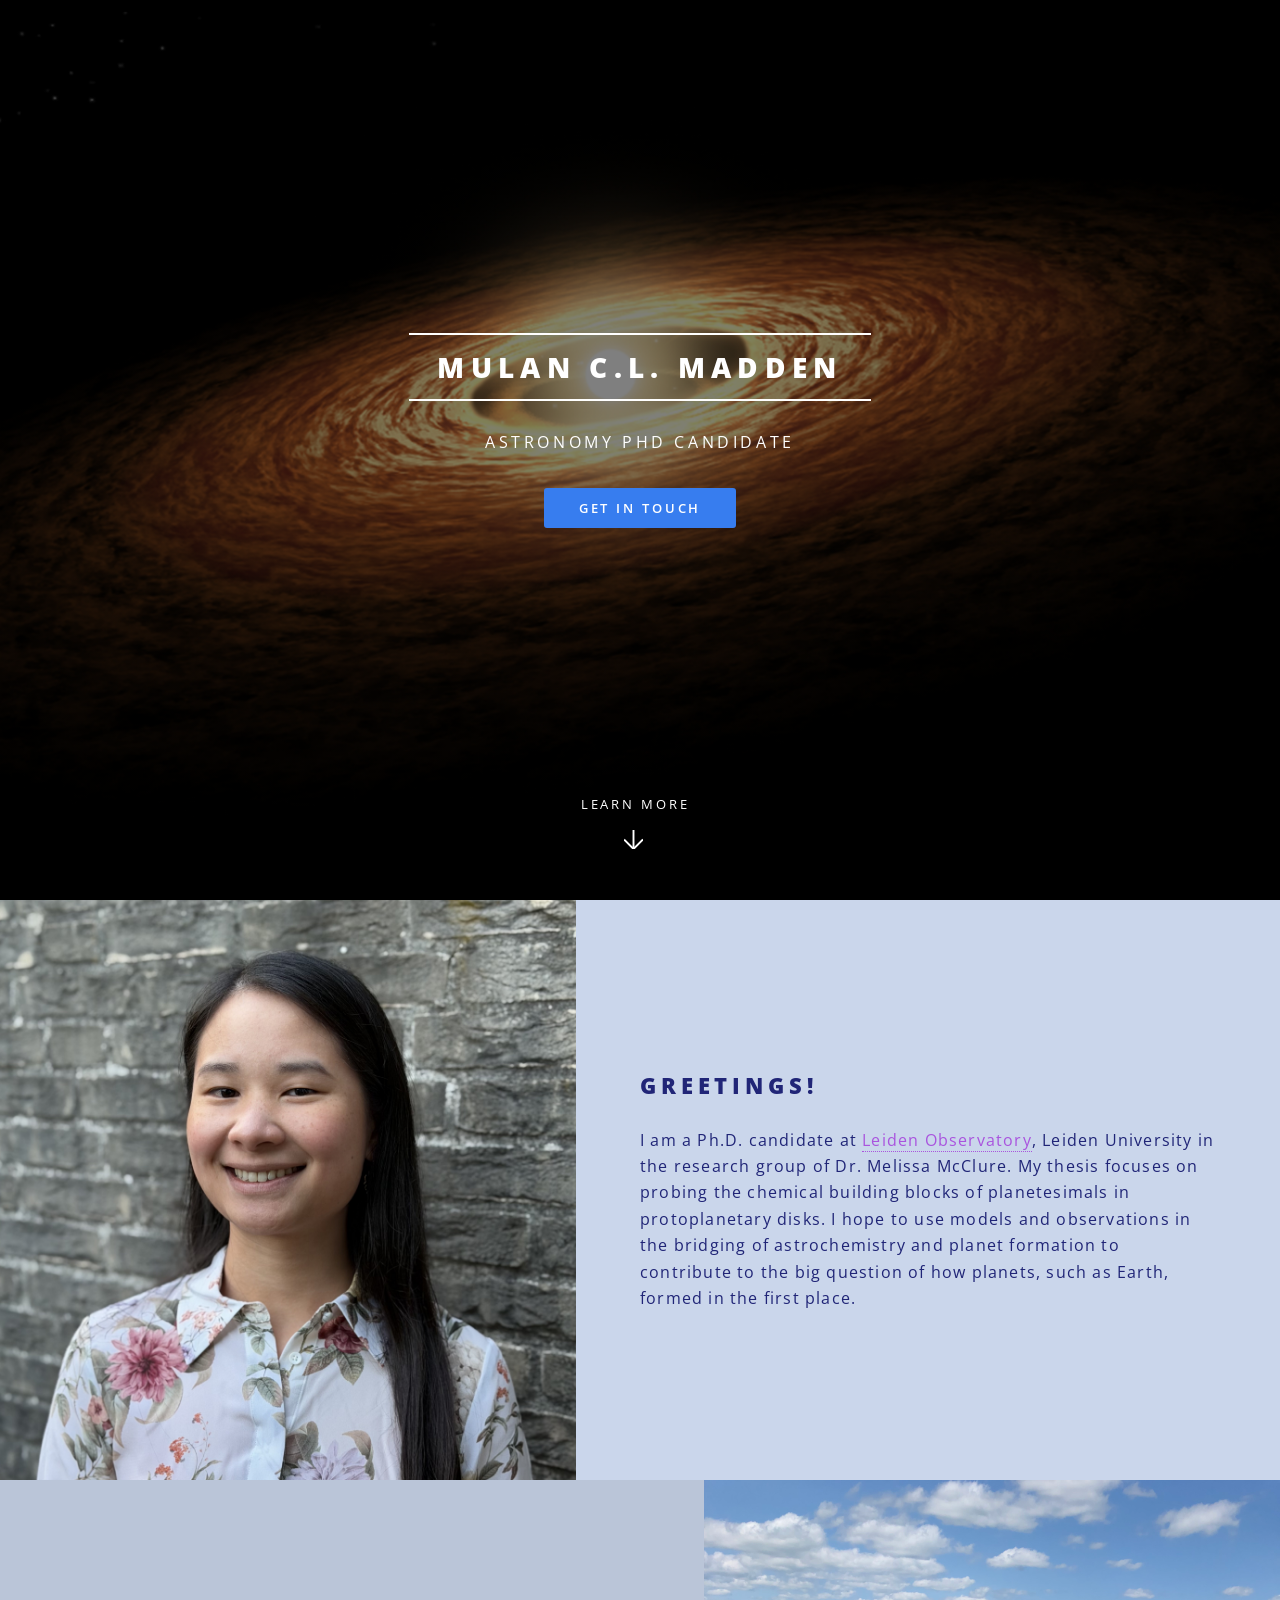
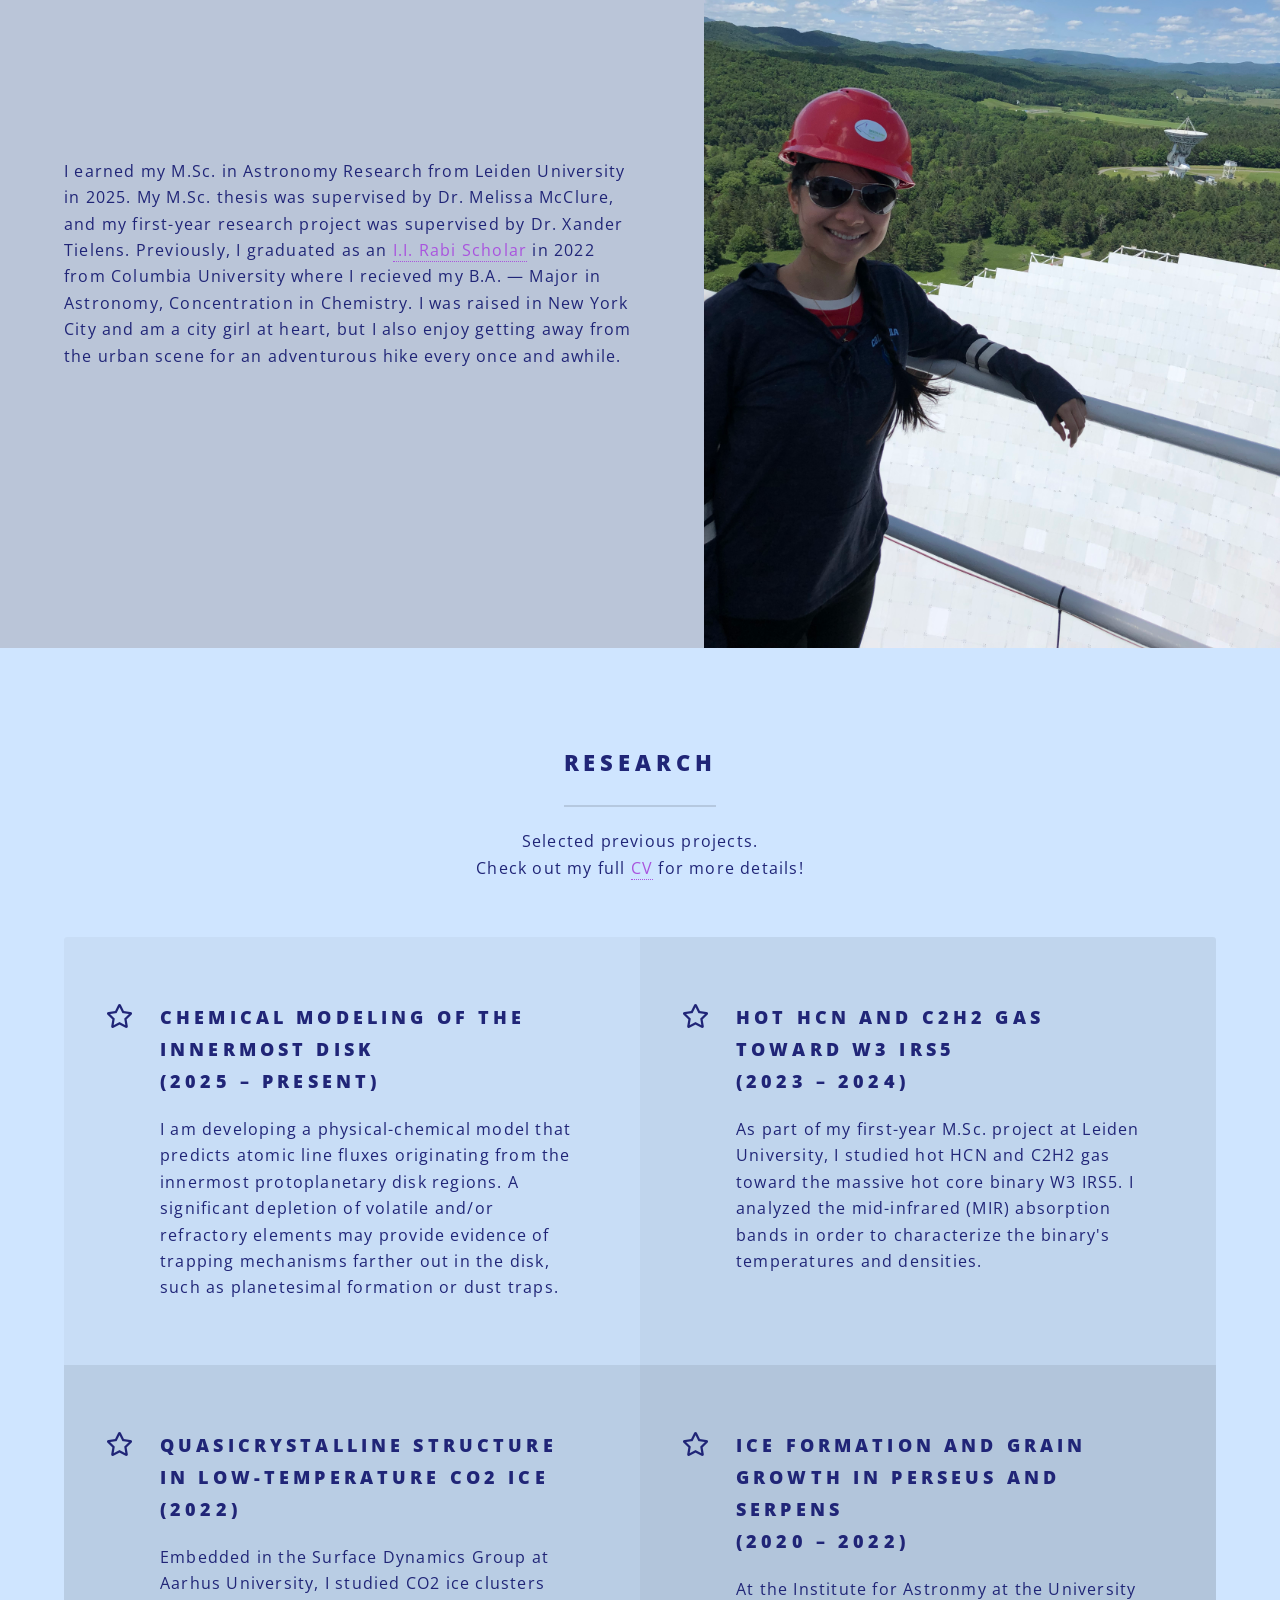
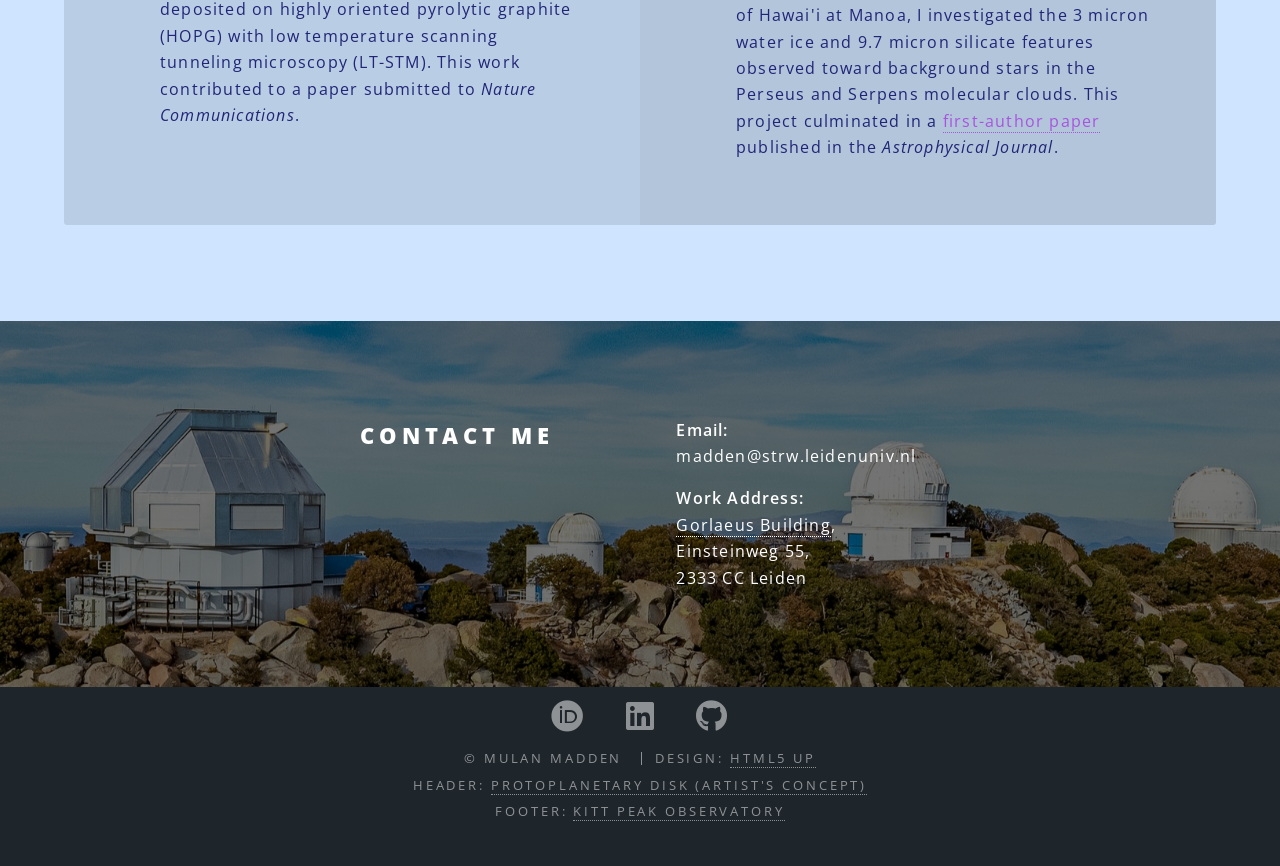
==== commit 38c8e88e: "Add files via upload updated main page" ====
--- a/index.html
+++ b/index.html
@@ -122,7 +122,7 @@
 								<li class="icon fa-star">
 									<h3>Ice Formation and Grain Growth in Perseus and Serpens <br>(2020 &#8211; 2022)</h3>
 									<p>At the Institute for Astronmy at the University of Hawai'i at Manoa, I investigated the 3 micron water ice and 9.7 micron silicate features observed toward background stars in the Perseus and Serpens molecular clouds.
-										This project culminated in a first-author paper published in the <em>Astrophysical Journal</em>.
+										This project culminated in a <a href="https://ui.adsabs.harvard.edu/abs/2022ApJ...930....2M/abstract">first-author paper</a>  published in the <em>Astrophysical Journal</em>.
 									</p>
 								</li>
 							</ul>
@@ -137,7 +137,7 @@
 							</header>
 							<ul class="actions stacked">
 								<li>
-									<strong>Email:</strong> 
+									 <strong>Email:</strong> 
 									<br>madden&#64;<!--.example-->strw&#46;leidenuniv&#46;nl
 								</li>
 								<li> 
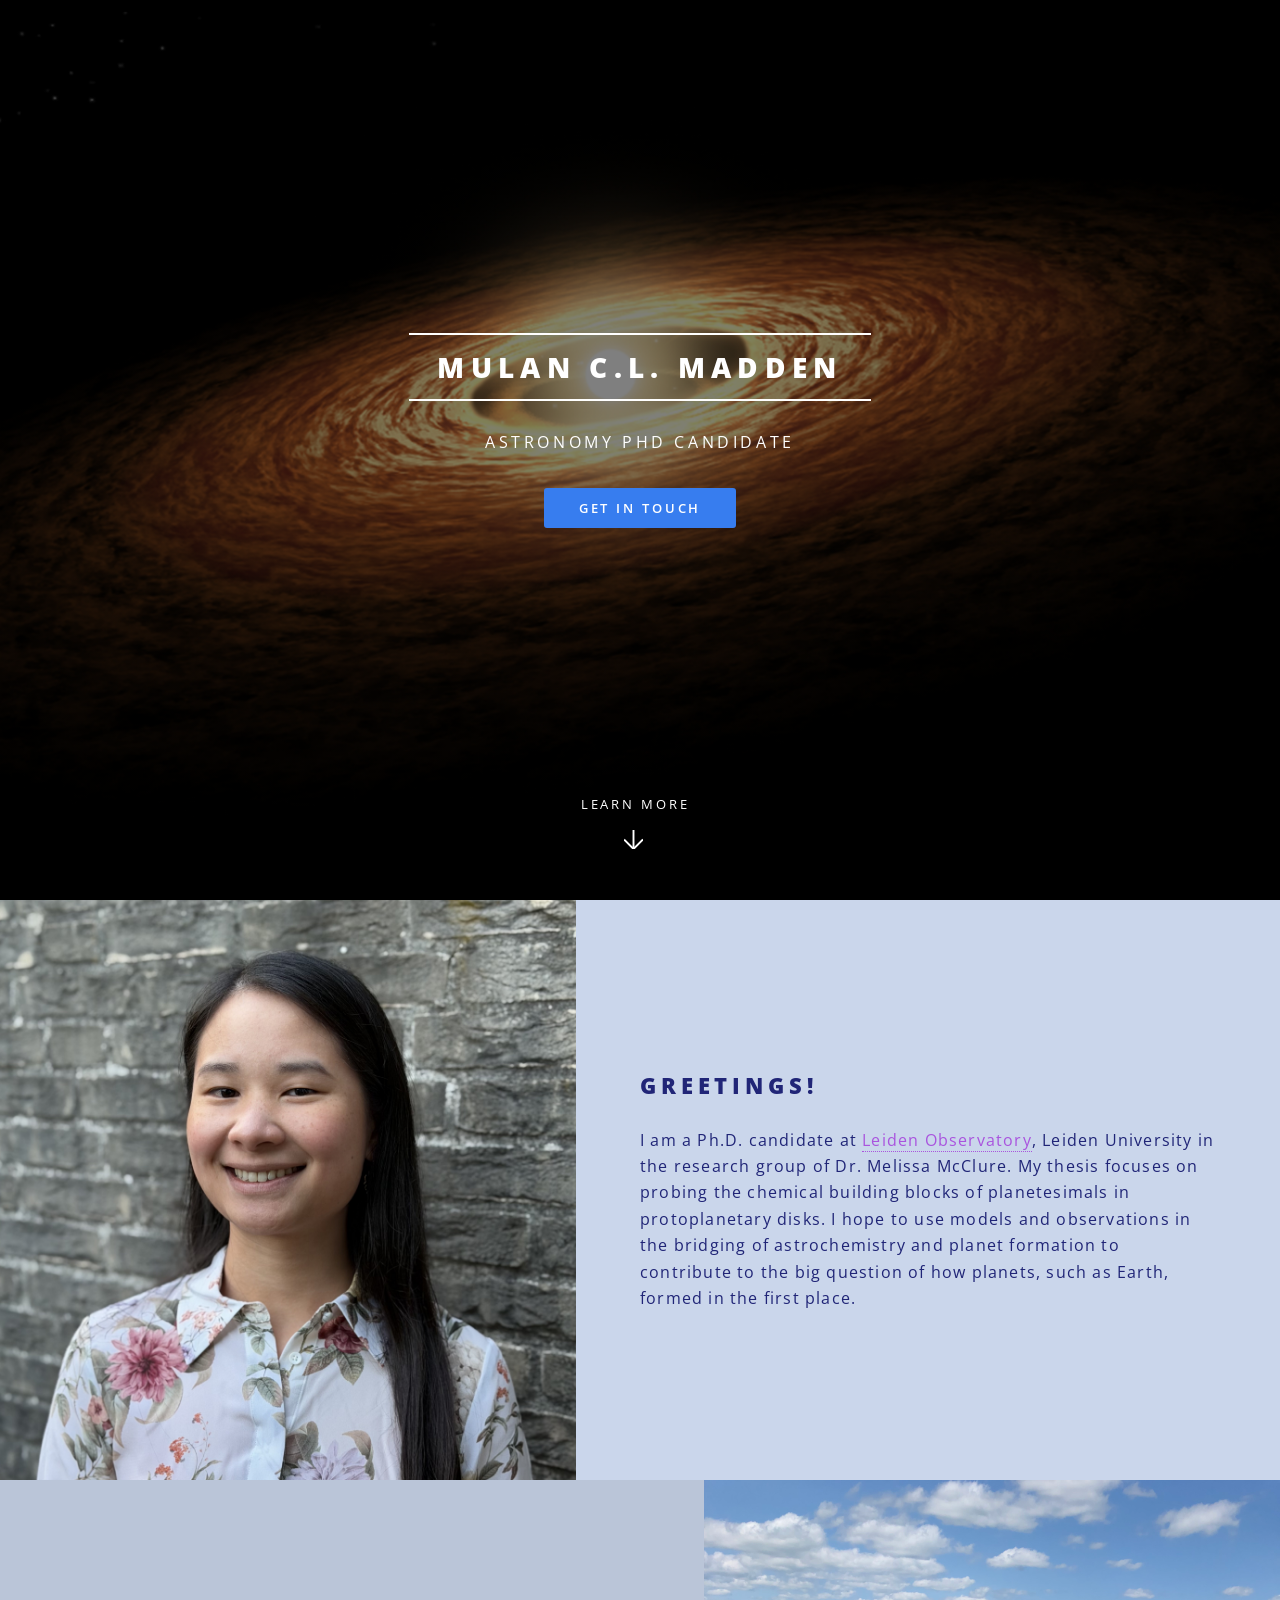
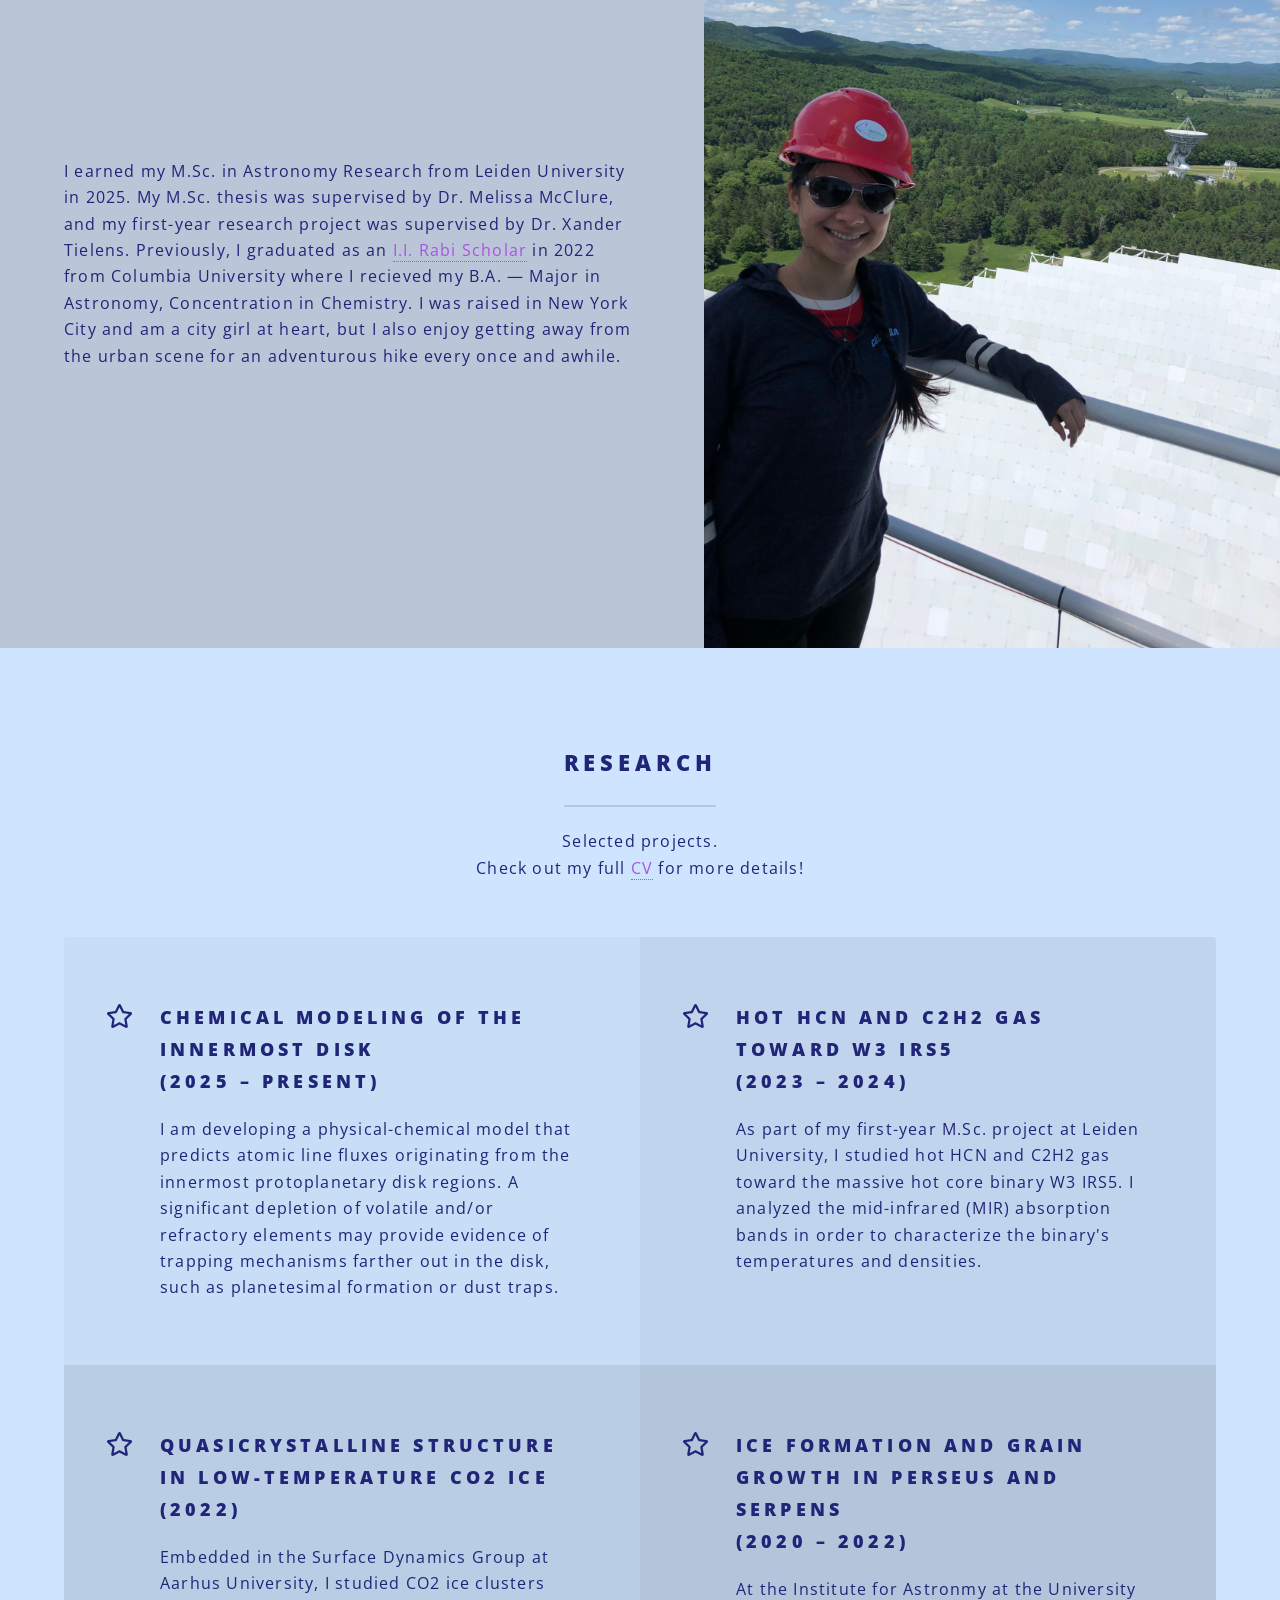
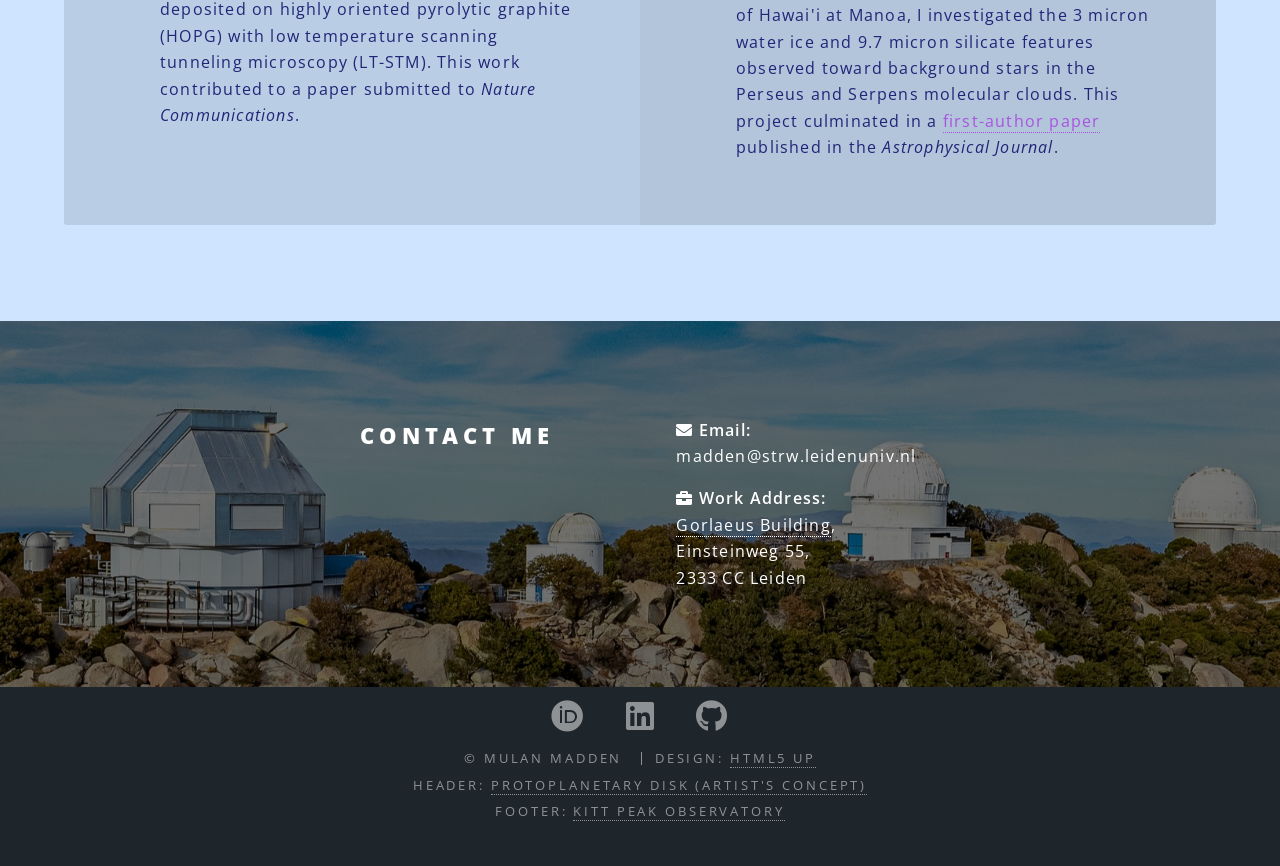
==== commit b01a76d5: "Add files via upload Add icons under Contact Me" ====
--- a/index.html
+++ b/index.html
@@ -96,7 +96,7 @@
 						<div class="inner">
 							<header class="major">
 								<h2>Research</h2>
-								<p> Selected previous projects.
+								<p> Selected projects.
 									<br>Check out my full <a href="CV_github.pdf" target="_blank">CV</a> for more details!</br> 
 								</p>
 							</header>
@@ -137,11 +137,11 @@
 							</header>
 							<ul class="actions stacked">
 								<li>
-									 <strong>Email:</strong> 
+									 <strong><span class="icon solid fa-envelope"></span> Email:</strong> 
 									<br>madden&#64;<!--.example-->strw&#46;leidenuniv&#46;nl
 								</li>
 								<li> 
-									<strong>Work Address:</strong>
+									<strong><span class="icon solid fa-briefcase"></span> Work Address:</strong>
 									<br><a href="https://www.universiteitleiden.nl/en/locations/gorlaeus-building#tab-1">Gorlaeus Building</a>, 
 									<br>Einsteinweg 55,
 									<br>2333 CC Leiden 
@@ -166,7 +166,7 @@
 					</footer>
 					
 			</div>
-
+			
 		<!-- Scripts -->
 			<script src="assets/js/jquery.min.js"></script>
 			<script src="assets/js/jquery.scrollex.min.js"></script>
--- a/assets/css/main.css
+++ b/assets/css/main.css
@@ -2581,27 +2581,52 @@
 		}
 
 		@media screen and (max-width: 980px) {
-
-			.spotlight {
-				display: block;
-			}
-
+ 
+			.spotlight,
+			.spotlight:nth-child(2n) {
+				-moz-flex-direction: column;
+				-webkit-flex-direction: column;
+				-ms-flex-direction: column;
+				flex-direction: column;
+				display: -moz-flex;
+				display: -webkit-flex;
+				display: -ms-flex;
+				display: flex;
+			}
+ 
 				.spotlight br {
 					display: none;
 				}
-
+ 
 				.spotlight .image {
 					width: 100%;
 				}
-
+ 
 				.spotlight .content {
 					padding: 4em 3em 2em 3em ;
 					max-width: none;
 					text-align: center;
 					width: 100%;
 				}
-
-		}
+				
+				.spotlight:nth-child(1) .content,
+				.spotlight:nth-child(2) .content {
+					-moz-order: 1;
+					-webkit-order: 1;
+					-ms-order: 1;
+					order: 1;
+				}
+ 
+				.spotlight:nth-child(1) .image,
+				.spotlight:nth-child(2) .image {
+					-moz-order: 2;
+					-webkit-order: 2;
+					-ms-order: 2;
+					order: 2;
+				}
+				
+		}
+
 
 		@media screen and (max-width: 736px) {
 
